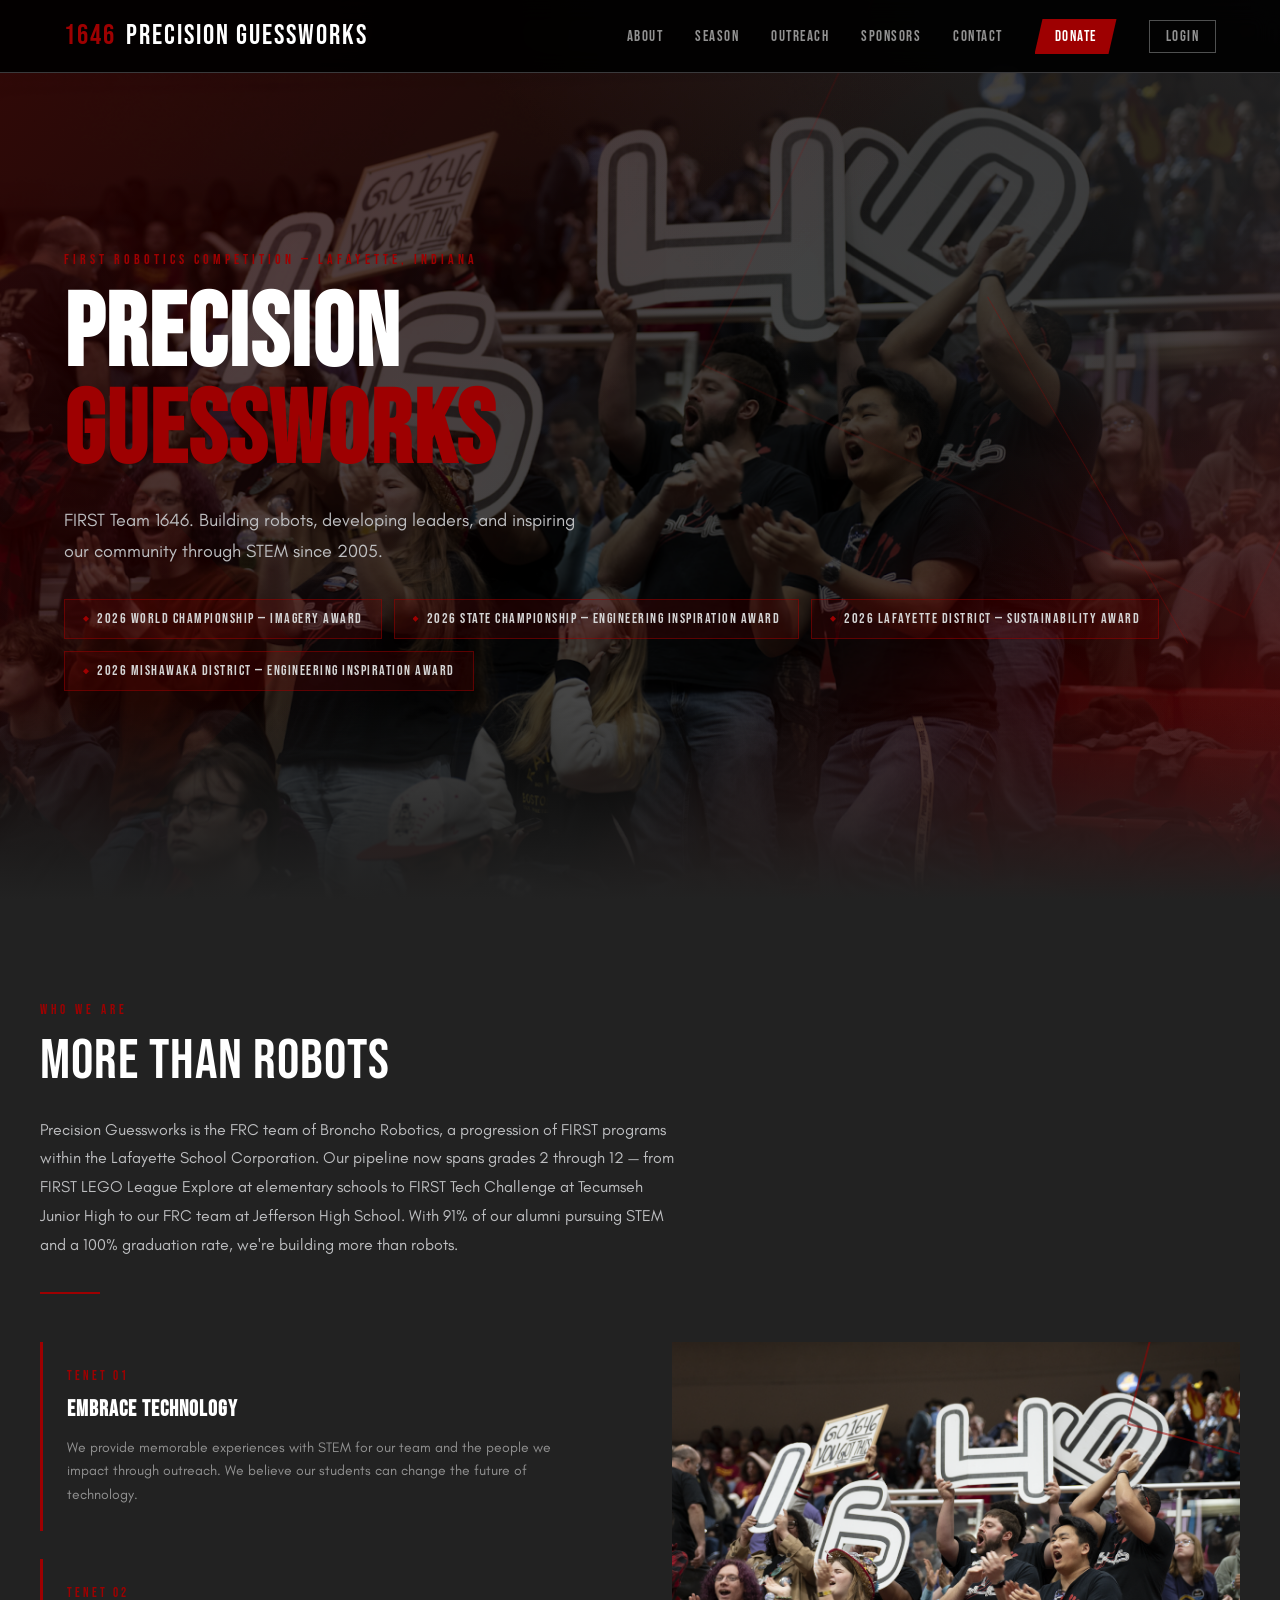
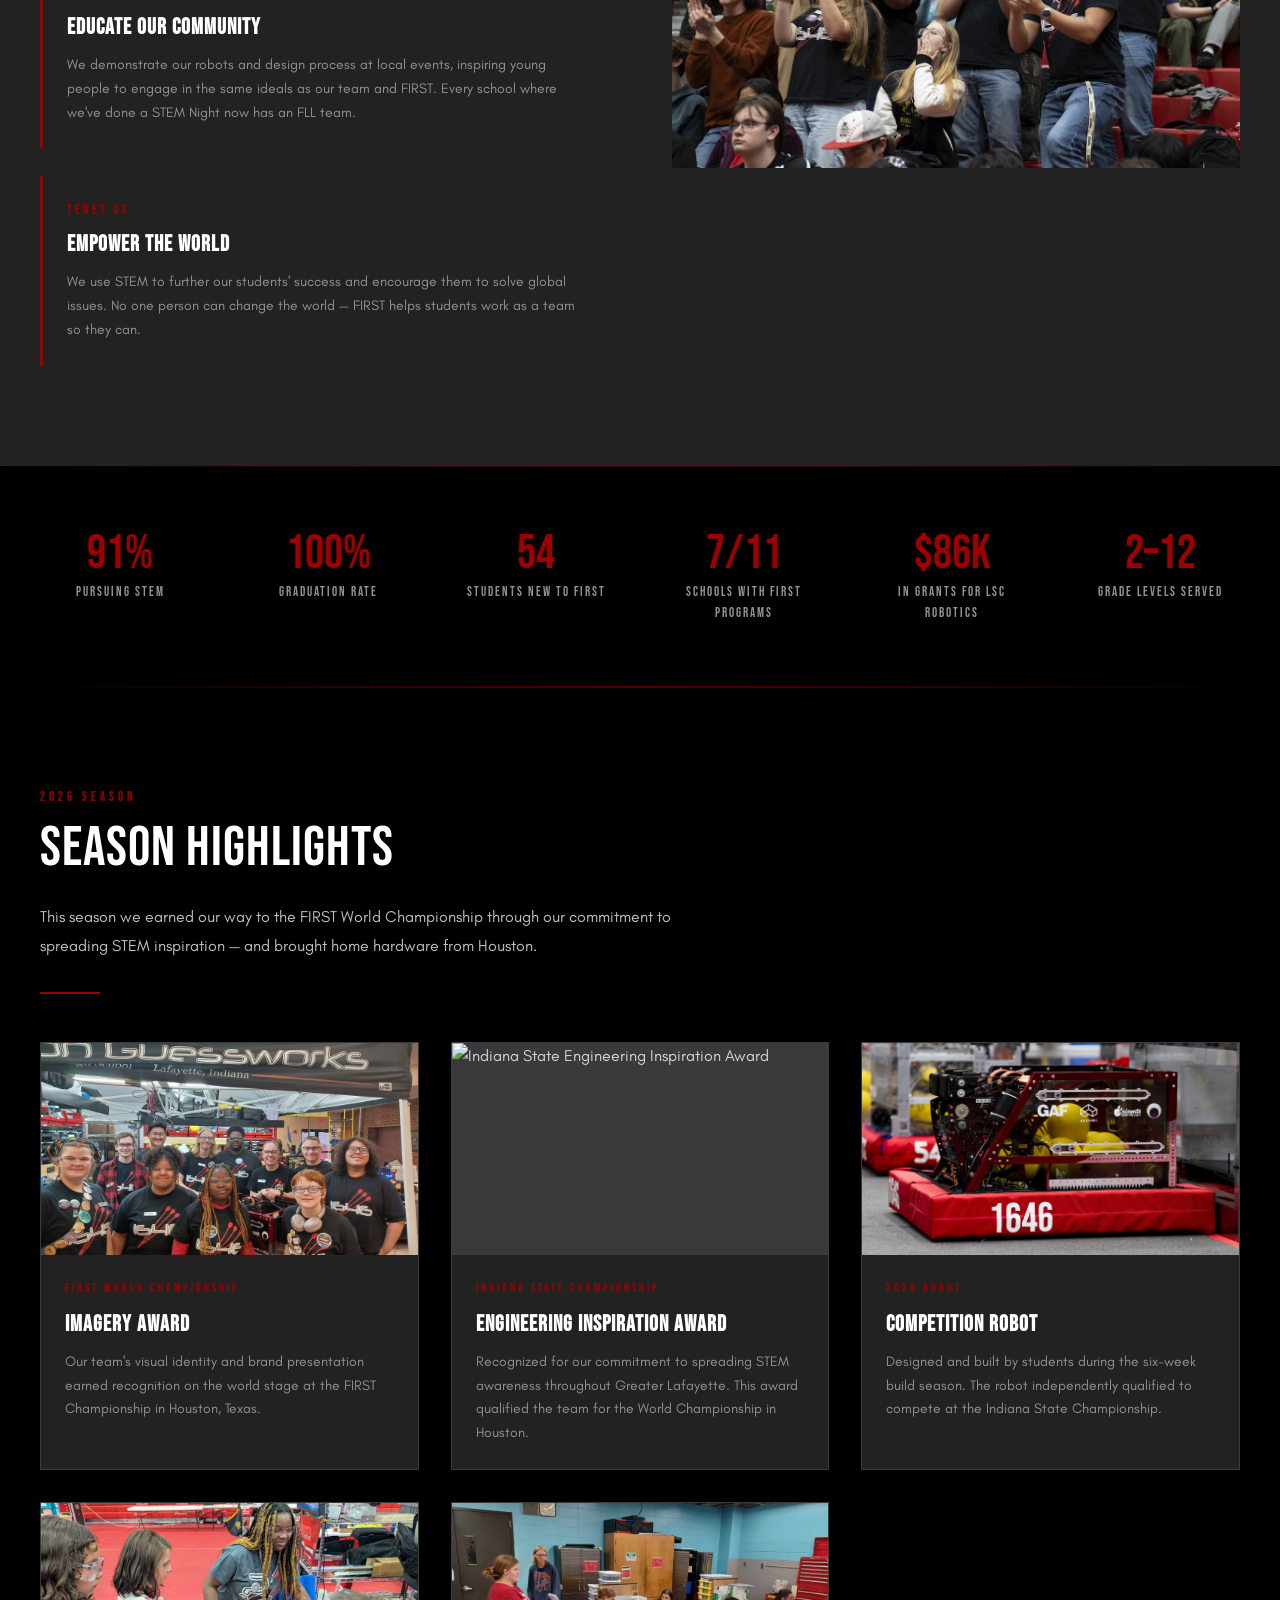
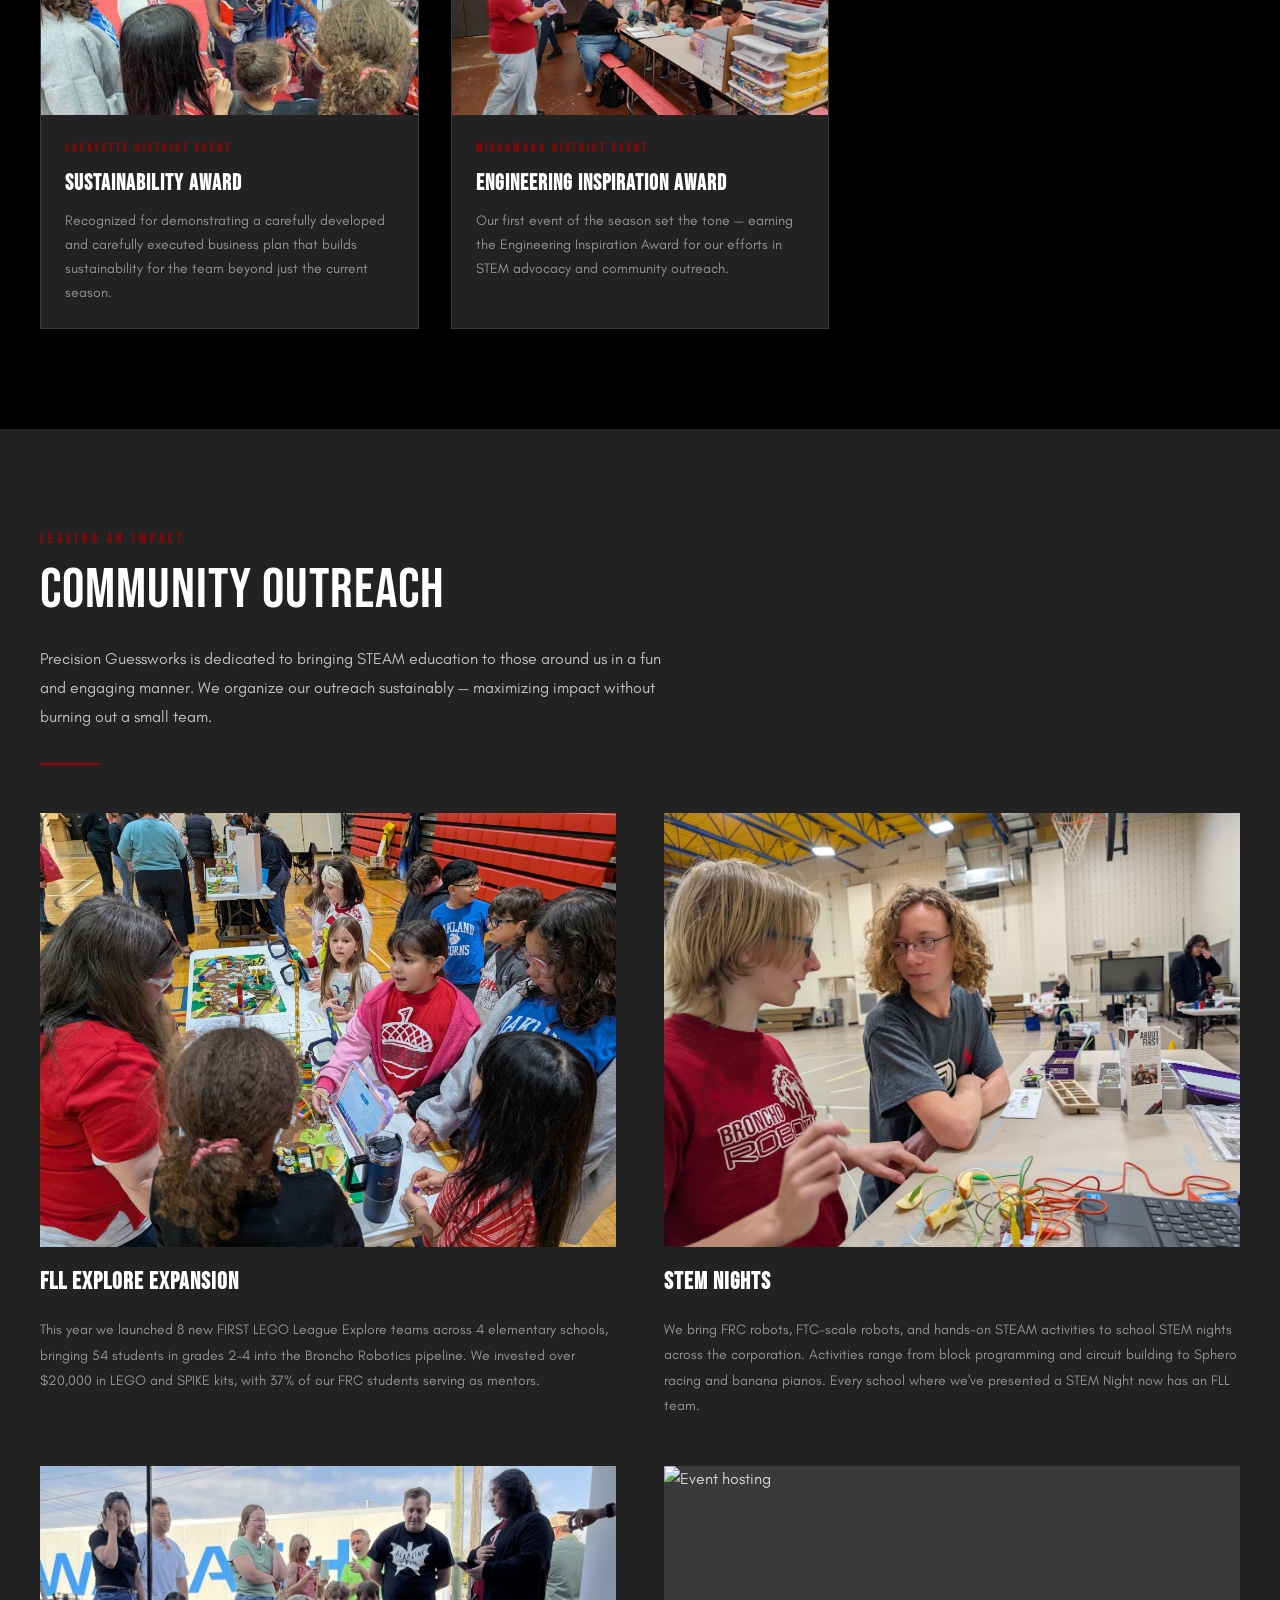
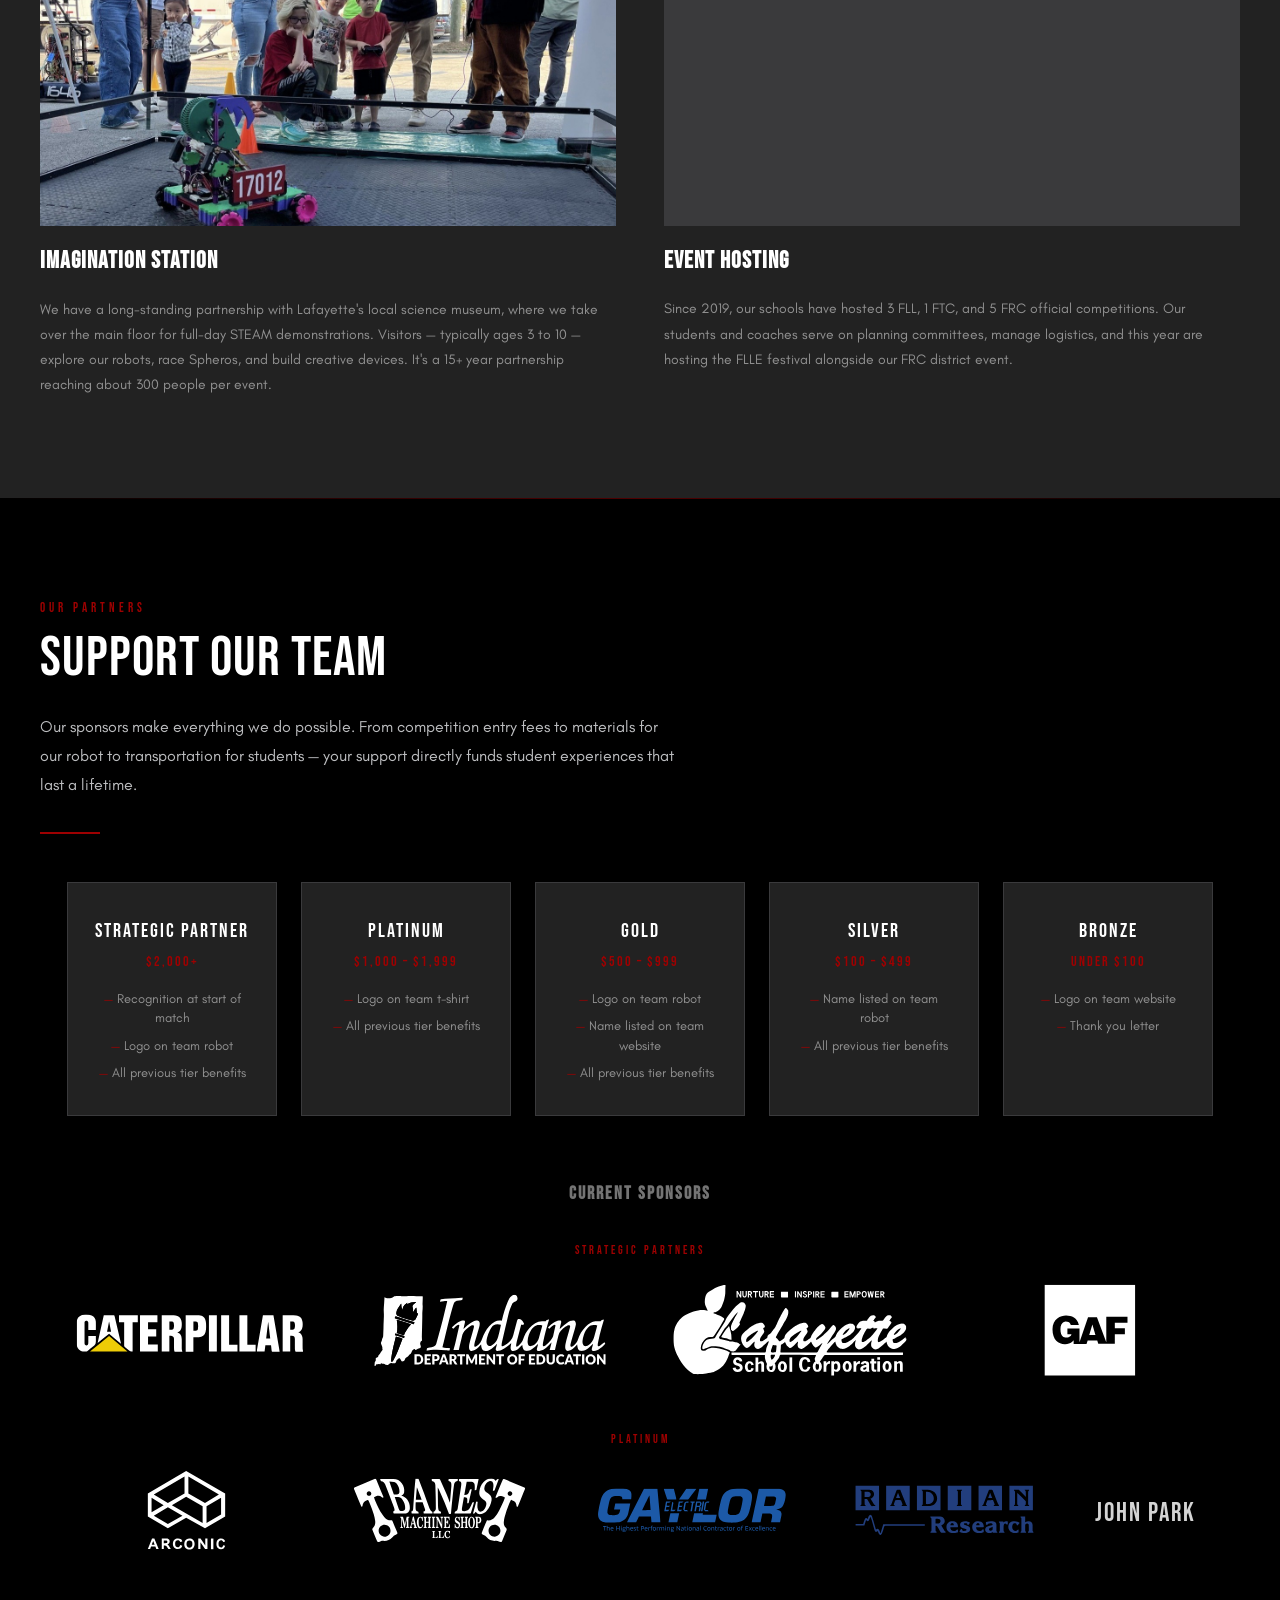
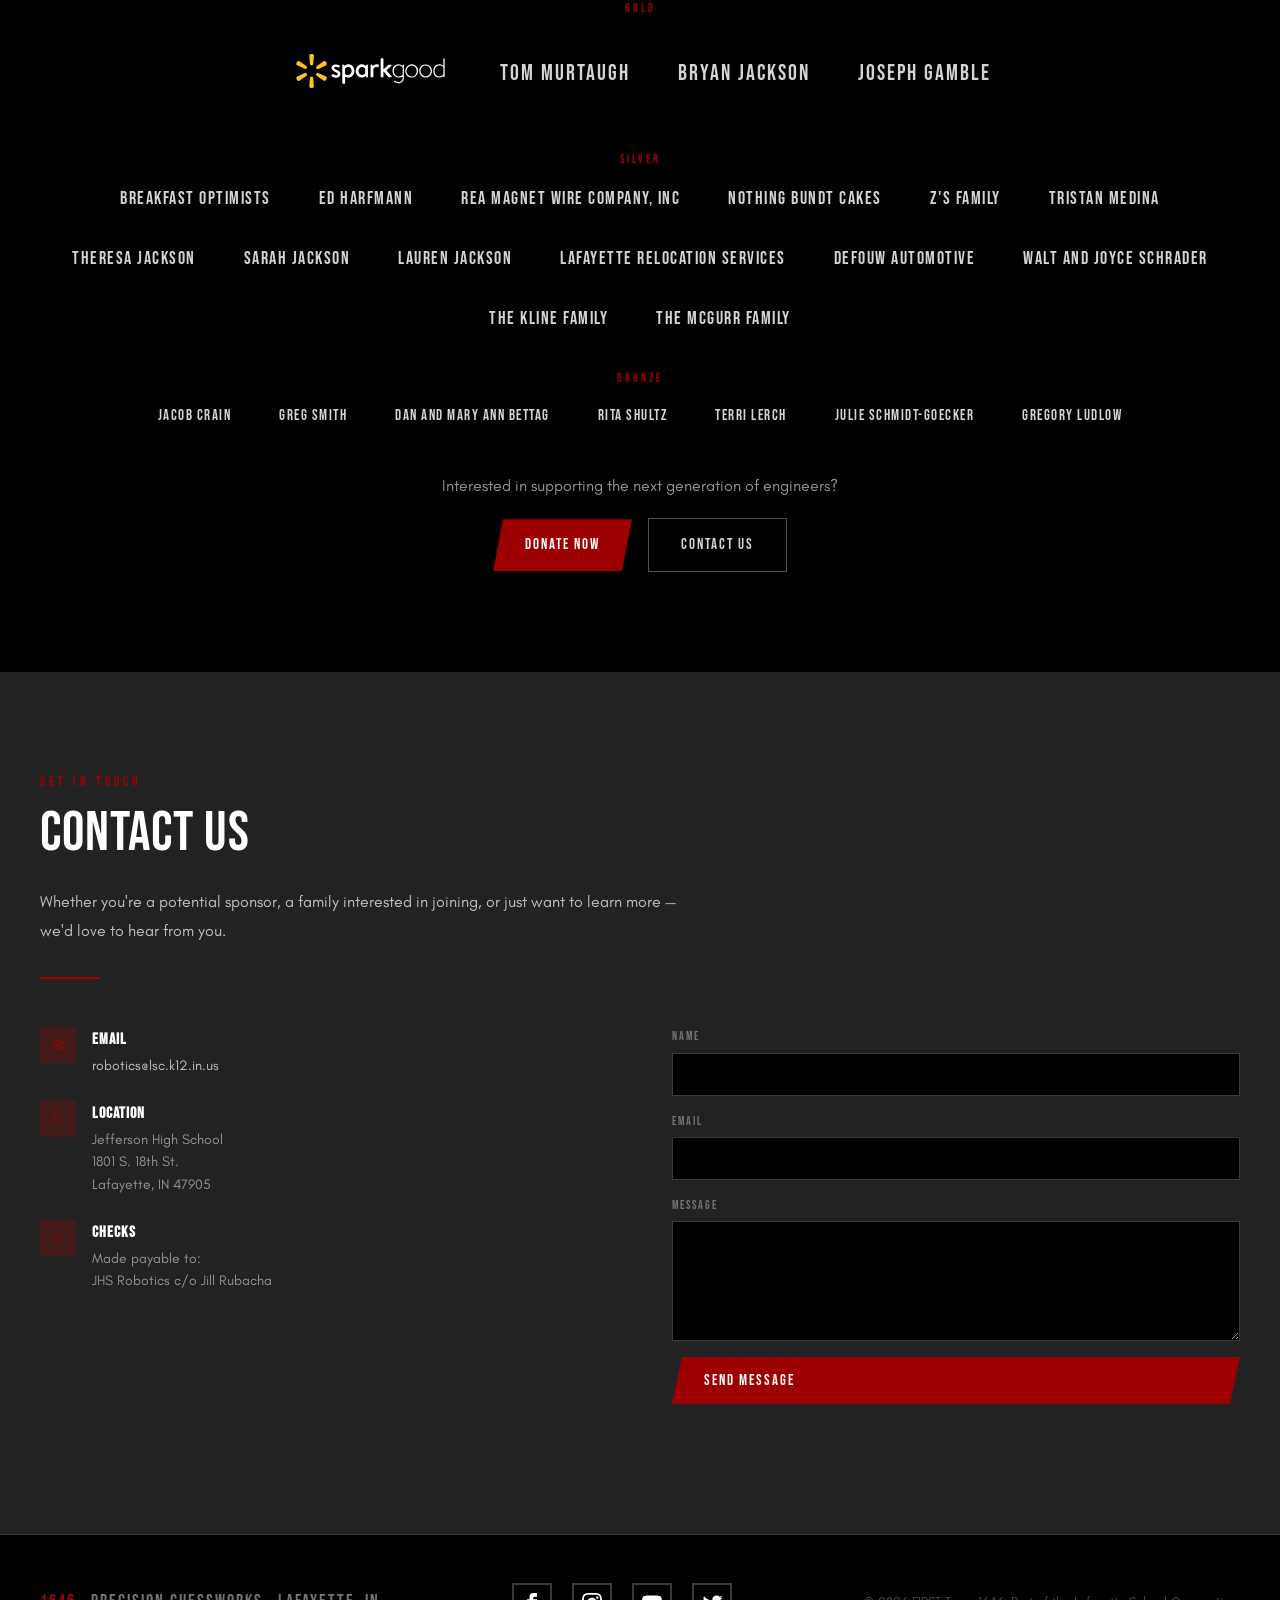
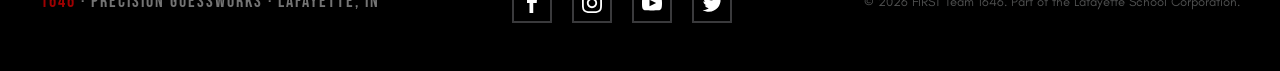
==== index.html @ 7af3c70b "Activate contact form with Formspree form ID" ====
<!DOCTYPE html>
<html lang="en">
  <head>
    <meta charset="UTF-8">
    <meta name="viewport" content="width=device-width, initial-scale=1.0">
    <title>Precision Guessworks — FIRST Team 1646</title>
    <link rel="icon" type="image/png" href="images/favicon/favicon-96x96.png"
      sizes="96x96" />
    <link rel="icon" type="image/svg+xml" href="images/favicon/favicon.svg" />
    <link rel="shortcut icon" href="images/favicon/favicon.ico" />
    <link rel="apple-touch-icon" sizes="180x180"
      href="images/favicon/apple-touch-icon.png" />
    <link rel="manifest" href="images/favicon/site.webmanifest" />
    <meta name="description"
      content="FIRST Team 1646, Precision Guessworks, is a FIRST Robotics Competition team from Lafayette, Indiana. State Championship EI Award winners and World Championship competitors.">
    <link rel="preconnect" href="https://fonts.googleapis.com">
    <link rel="preconnect" href="https://fonts.gstatic.com" crossorigin>
    <link
      href="https://fonts.googleapis.com/css2?family=Bebas+Neue&display=swap"
      rel="stylesheet">
    <link rel="stylesheet" href="index.css">
  </head>
  <body>

    <!-- ====== NAV ====== -->
    <nav class="nav">
      <div class="nav-inner">
        <a href="#" class="nav-logo">
          <span class="num">1646</span> PRECISION GUESSWORKS
        </a>
        <button class="hamburger"
          onclick="document.querySelector('.nav-links').classList.toggle('open')"
          aria-label="Menu">
          <span></span><span></span><span></span>
        </button>
        <ul class="nav-links">
          <li><a href="#about">About</a></li>
          <li><a href="#season">Season</a></li>
          <li><a href="#outreach">Outreach</a></li>
          <li><a href="#sponsors">Sponsors</a></li>
          <li><a href="#contact">Contact</a></li>
          <li><a
              href="https://checkout.square.site/merchant/MLM3GZTVV1CB7/checkout/X7NILXOKUZPVS5HCDIINUBYX"
              class="nav-cta" target="_blank" rel="noopener">Donate</a></li>
          <li><a href="#" class="nav-login">Login</a></li>
        </ul>
      </div>
    </nav>

    <!-- ====== HERO ====== -->
    <section class="hero">
      <div class="hero-image">
        <img src="images/team_photo.png" alt="Precision Guessworks Team 1646"
          style="width:100%;height:100%;object-fit:cover;opacity:0.28;">
      </div>
      <div class="hero-geo hero-geo-1"></div>
      <div class="hero-geo hero-geo-2"></div>
      <div class="hero-geo hero-geo-3"></div>
      <div class="hero-content">
        <div class="hero-tag">FIRST Robotics Competition &mdash; Lafayette,
          Indiana</div>
        <h1>PRECISION<br><span class="accent">GUESSWORKS</span></h1>
        <p class="hero-sub">
          FIRST Team 1646. Building robots, developing leaders, and inspiring
          our community through STEM since 2005.
        </p>
        <div class="hero-awards">
          <span class="award-badge"><span class="dot"></span>2026 World
            Championship — Imagery Award</span>
          <span class="award-badge"><span class="dot"></span>2026 State
            Championship — Engineering Inspiration Award</span>
          <span class="award-badge"><span class="dot"></span>2026 Lafayette
            District — Sustainability Award</span>
          <span class="award-badge"><span class="dot"></span>2026 Mishawaka
            District — Engineering Inspiration Award</span>
        </div>
      </div>
    </section>

    <!-- ====== ABOUT ====== -->
    <section id="about">
      <div class="section-inner">
        <div class="section-label">Who We Are</div>
        <div class="section-title">More Than Robots</div>
        <div class="section-body">
          Precision Guessworks is the FRC team of Broncho Robotics, a
          progression of FIRST programs within the Lafayette School Corporation.
          Our pipeline now spans grades 2 through 12 — from FIRST LEGO League
          Explore at elementary schools to FIRST Tech Challenge at Tecumseh
          Junior High to our FRC team at Jefferson High School. With 91% of our
          alumni pursuing STEM and a 100% graduation rate, we're building more
          than robots.
        </div>
        <div class="red-line"></div>
        <div class="about-grid">
          <div class="tenets">
            <div class="tenet">
              <div class="tenet-num">Tenet 01</div>
              <h3>Embrace Technology</h3>
              <p>We provide memorable experiences with STEM for our team and the
                people we impact through outreach. We believe our students can
                change the future of technology.</p>
            </div>
            <div class="tenet">
              <div class="tenet-num">Tenet 02</div>
              <h3>Educate Our Community</h3>
              <p>We demonstrate our robots and design process at local events,
                inspiring young people to engage in the same ideals as our team
                and FIRST. Every school where we've done a STEM Night now has an
                FLL team.</p>
            </div>
            <div class="tenet">
              <div class="tenet-num">Tenet 03</div>
              <h3>Empower the World</h3>
              <p>We use STEM to further our students' success and encourage them
                to solve global issues. No one person can change the world —
                FIRST helps students work as a team so they can.</p>
            </div>
          </div>
          <div>
            <div class="about-photo">
              <img src="images/team_photo.png" alt="Team 1646"
                style="width:100%;height:100%;object-fit:cover;">
            </div>
          </div>
        </div>
      </div>
    </section>

    <!-- ====== IMPACT STATS ====== -->
    <div class="stats-strip">
      <div class="stats-grid">
        <div class="stat">
          <div class="stat-number">91%</div>
          <div class="stat-label">Pursuing STEM</div>
        </div>
        <div class="stat">
          <div class="stat-number">100%</div>
          <div class="stat-label">Graduation Rate</div>
        </div>
        <div class="stat">
          <div class="stat-number">54</div>
          <div class="stat-label">Students New to FIRST</div>
        </div>
        <div class="stat">
          <div class="stat-number">7/11</div>
          <div class="stat-label">Schools with FIRST Programs</div>
        </div>
        <div class="stat">
          <div class="stat-number">$86K</div>
          <div class="stat-label">In Grants for LSC Robotics</div>
        </div>
        <div class="stat">
          <div class="stat-number">2–12</div>
          <div class="stat-label">Grade Levels Served</div>
        </div>
      </div>
    </div>

    <!-- ====== SEASON ====== -->
    <section id="season">
      <div class="section-inner">
        <div class="section-label">2026 Season</div>
        <div class="section-title">Season Highlights</div>
        <div class="section-body">
          This season we earned our way to the FIRST World Championship through
          our commitment to spreading STEM inspiration — and brought home
          hardware from Houston.
        </div>
        <div class="red-line"></div>
        <div class="highlights-grid">
          <div class="highlight-card">
            <div class="highlight-card-image">
              <img src="images/imagery_image.jpg"
                alt="World Championship Imagery Award"
                style="width:100%;height:100%;object-fit:cover;">
            </div>
            <div class="highlight-card-body">
              <div class="highlight-year">FIRST World Championship</div>
              <h3>Imagery Award</h3>
              <p>Our team's visual identity and brand presentation earned
                recognition on the world stage at the FIRST Championship in
                Houston, Texas.</p>
            </div>
          </div>
          <div class="highlight-card">
            <div class="highlight-card-image">
              <img src="images/ei_image.jpg"
                alt="Indiana State Engineering Inspiration Award"
                style="width:100%;height:100%;object-fit:cover;">
            </div>
            <div class="highlight-card-body">
              <div class="highlight-year">Indiana State Championship</div>
              <h3>Engineering Inspiration Award</h3>
              <p>Recognized for our commitment to spreading STEM awareness
                throughout Greater Lafayette. This award qualified the team for
                the World Championship in Houston.</p>
            </div>
          </div>
          <div class="highlight-card">
            <div class="highlight-card-image">
              <img src="images/robot_image.jpeg" alt="2026 Competition Robot"
                style="width:100%;height:100%;object-fit:cover;">
            </div>
            <div class="highlight-card-body">
              <div class="highlight-year">2026 Robot</div>
              <h3>Competition Robot</h3>
              <p>Designed and built by students during the six-week build
                season. The robot independently qualified to compete at the
                Indiana State Championship.</p>
            </div>
          </div>
          <div class="highlight-card">
            <div class="highlight-card-image">
              <img src="images/sustainability_image.jpg"
                alt="Lafayette District Sustainability Award"
                style="width:100%;height:100%;object-fit:cover;">
            </div>
            <div class="highlight-card-body">
              <div class="highlight-year">Lafayette District Event</div>
              <h3>Sustainability Award</h3>
              <p>Recognized for demonstrating a carefully developed and
                carefully executed business plan that builds sustainability for
                the team beyond just the current season.</p>
            </div>
          </div>
          <div class="highlight-card">
            <div class="highlight-card-image">
              <img src="images/ei_image_2.jpg"
                alt="Mishawaka District Engineering Inspiration Award"
                style="width:100%;height:100%;object-fit:cover;">
            </div>
            <div class="highlight-card-body">
              <div class="highlight-year">Mishawaka District Event</div>
              <h3>Engineering Inspiration Award</h3>
              <p>Our first event of the season set the tone — earning the
                Engineering Inspiration Award for our efforts in STEM advocacy
                and community outreach.</p>
            </div>
          </div>
        </div>
      </div>
    </section>

    <!-- ====== OUTREACH ====== -->
    <section id="outreach">
      <div class="section-inner">
        <div class="section-label">Leaving an Impact</div>
        <div class="section-title">Community Outreach</div>
        <div class="section-body">
          Precision Guessworks is dedicated to bringing STEAM education to those
          around us in a fun and engaging manner. We organize our outreach
          sustainably — maximizing impact without burning out a small team.
        </div>
        <div class="red-line"></div>
        <div class="outreach-grid">
          <div class="outreach-item">
            <div class="outreach-item-image">
              <img src="images/FLL_Explore_image.jpg" alt="FLL Explore teams"
                style="width:100%;height:100%;object-fit:cover;">
            </div>
            <h3>FLL Explore Expansion</h3>
            <p>This year we launched 8 new FIRST LEGO League Explore teams
              across 4 elementary schools, bringing 54 students in grades 2–4
              into the Broncho Robotics pipeline. We invested over $20,000 in
              LEGO and SPIKE kits, with 37% of our FRC students serving as
              mentors.</p>
          </div>
          <div class="outreach-item">
            <div class="outreach-item-image">
              <img src="images/stem_nights_image.jpg" alt="STEM Nights"
                style="width:100%;height:100%;object-fit:cover;">
            </div>
            <h3>STEM Nights</h3>
            <p>We bring FRC robots, FTC-scale robots, and hands-on STEAM
              activities to school STEM nights across the corporation.
              Activities range from block programming and circuit building to
              Sphero racing and banana pianos. Every school where we've
              presented a STEM Night now has an FLL team.</p>
          </div>
          <div class="outreach-item">
            <div class="outreach-item-image">
              <img src="images/imagination_station_imagev2.jpg"
                alt="Imagination Station"
                style="width:100%;height:100%;object-fit:cover;">
            </div>
            <h3>Imagination Station</h3>
            <p>We have a long-standing partnership with Lafayette's local
              science museum, where we take over the main floor for full-day
              STEAM demonstrations. Visitors — typically ages 3 to 10 — explore
              our robots, race Spheros, and build creative devices. It's a 15+
              year partnership reaching about 300 people per event.</p>
          </div>
          <div class="outreach-item">
            <div class="outreach-item-image">
              <img src="images/hosting_image.png" alt="Event hosting"
                style="width:100%;height:100%;object-fit:cover;">
            </div>
            <h3>Event Hosting</h3>
            <p>Since 2019, our schools have hosted 3 FLL, 1 FTC, and 5 FRC
              official competitions. Our students and coaches serve on planning
              committees, manage logistics, and this year are hosting the FLLE
              festival alongside our FRC district event.</p>
          </div>
        </div>
      </div>
    </section>

    <!-- ====== SPONSORS ====== -->
    <section id="sponsors">
      <div class="section-inner">
        <div class="section-label">Our Partners</div>
        <div class="section-title">Support Our Team</div>
        <div class="section-body">
          Our sponsors make everything we do possible. From competition entry
          fees to materials for our robot to transportation for students — your
          support directly funds student experiences that last a lifetime.
        </div>
        <div class="red-line"></div>
        <div class="sponsor-tiers">
          <div class="sponsor-tier">
            <div class="tier-name">Strategic Partner</div>
            <div class="tier-amount">$2,000+</div>
            <ul class="tier-benefits">
              <li>Recognition at start of match</li>
              <li>Logo on team robot</li>
              <li>All previous tier benefits</li>
            </ul>
          </div>
          <div class="sponsor-tier">
            <div class="tier-name">Platinum</div>
            <div class="tier-amount">$1,000 – $1,999</div>
            <ul class="tier-benefits">
              <li>Logo on team t-shirt</li>
              <li>All previous tier benefits</li>
            </ul>
          </div>
          <div class="sponsor-tier">
            <div class="tier-name">Gold</div>
            <div class="tier-amount">$500 – $999</div>
            <ul class="tier-benefits">
              <li>Logo on team robot</li>
              <li>Name listed on team website</li>
              <li>All previous tier benefits</li>
            </ul>
          </div>
          <div class="sponsor-tier">
            <div class="tier-name">Silver</div>
            <div class="tier-amount">$100 – $499</div>
            <ul class="tier-benefits">
              <li>Name listed on team robot</li>
              <li>All previous tier benefits</li>
            </ul>
          </div>
          <div class="sponsor-tier">
            <div class="tier-name">Bronze</div>
            <div class="tier-amount">Under $100</div>
            <ul class="tier-benefits">
              <li>Logo on team website</li>
              <li>Thank you letter</li>
            </ul>
          </div>
        </div>

        <div class="sponsor-logos">
          <h3>Current Sponsors</h3>

          <!-- Drop SVGs or transparent PNGs into images/sponsors/<tier>/ then add an <img> below. -->

          <div class="logo-tier">
            <div class="logo-tier-label">Strategic Partners</div>
            <div class="logo-grid logo-grid--strategic">
              <img src="images/sponsors/strategic/Cat (Strategic).svg"
                alt="Caterpillar">
              <img src="images/sponsors/strategic/IDOE (Strategic).svg"
                alt="Indiana Department of Education">
              <img src="images/sponsors/strategic/LSC (Strategic).svg"
                alt="Lafayette School Corporation">
              <img src="images/sponsors/strategic/GAF (Strategic).svg"
                alt="GAF">
            </div>
          </div>

          <div class="logo-tier">
            <div class="logo-tier-label">Platinum</div>
            <div class="logo-grid logo-grid--platinum">
              <img src="images/sponsors/platinum/Arconic (Platinum).svg"
                alt="Arconic">
              <img src="images/sponsors/platinum/Bane's (Platinum).svg"
                alt="Bane's">
              <img src="images/sponsors/platinum/Gaylor (Platnium).svg"
                alt="Gaylor">
              <img src="images/sponsors/platinum/Radian (Platinum).svg"
                alt="Radian">
              <div class="text-sponsor">John Park</div>
            </div>
          </div>

          <div class="logo-tier">
            <div class="logo-tier-label">Gold</div>
            <div class="logo-grid logo-grid--gold">
              <img src="images/sponsors/gold/SparkGood (Gold).svg"
                alt="SparkGood">
              <div class="text-sponsor">Tom Murtaugh</div>
              <div class="text-sponsor">Bryan Jackson</div>
              <div class="text-sponsor">Joseph Gamble</div>
            </div>
          </div>

          <div class="logo-tier">
            <div class="logo-tier-label">Silver</div>
            <div class="logo-grid logo-grid--silver">
              <div class="text-sponsor">Breakfast Optimists</div>
              <div class="text-sponsor">Ed Harfmann</div>
              <div class="text-sponsor">Rea Magnet Wire Company, Inc</div>
              <div class="text-sponsor">Nothing Bundt Cakes</div>
              <div class="text-sponsor">Z's Family</div>
              <div class="text-sponsor">Tristan Medina</div>
              <div class="text-sponsor">Theresa Jackson</div>
              <div class="text-sponsor">Sarah Jackson</div>
              <div class="text-sponsor">Lauren Jackson</div>
              <div class="text-sponsor">Lafayette Relocation Services</div>
              <div class="text-sponsor">DeFouw Automotive</div>
              <div class="text-sponsor">Walt and Joyce Schrader</div>
              <div class="text-sponsor">The Kline Family</div>
              <div class="text-sponsor">The McGurr Family</div>
            </div>
          </div>

          <div class="logo-tier">
            <div class="logo-tier-label">Bronze</div>
            <div class="logo-grid logo-grid--bronze">
              <div class="text-sponsor">Jacob Crain</div>
              <div class="text-sponsor">Greg Smith</div>
              <div class="text-sponsor">Dan and Mary Ann Bettag</div>
              <div class="text-sponsor">Rita Shultz</div>
              <div class="text-sponsor">Terri Lerch</div>
              <div class="text-sponsor">Julie Schmidt-Goecker</div>
              <div class="text-sponsor">Gregory Ludlow</div>
            </div>
          </div>
        </div>

        <div class="sponsor-cta">
          <p>Interested in supporting the next generation of engineers?</p>
          <a
            href="https://checkout.square.site/merchant/MLM3GZTVV1CB7/checkout/X7NILXOKUZPVS5HCDIINUBYX"
            class="btn btn-primary" target="_blank" rel="noopener">Donate
            Now</a>
          &nbsp;&nbsp;
          <a href="#contact" class="btn btn-outline">Contact Us</a>
        </div>
      </div>
    </section>

    <!-- ====== CONTACT ====== -->
    <section id="contact">
      <div class="section-inner">
        <div class="section-label">Get In Touch</div>
        <div class="section-title">Contact Us</div>
        <div class="section-body">
          Whether you're a potential sponsor, a family interested in joining, or
          just want to learn more — we'd love to hear from you.
        </div>
        <div class="red-line"></div>
        <div class="contact-grid">
          <div class="contact-info">
            <div class="contact-row">
              <div class="contact-icon">&#9993;</div>
              <div>
                <h4>Email</h4>
                <p><a
                    href="mailto:robotics@lsc.k12.in.us">robotics@lsc.k12.in.us</a></p>
              </div>
            </div>
            <div class="contact-row">
              <div class="contact-icon">&#9872;</div>
              <div>
                <h4>Location</h4>
                <p>Jefferson High School<br>1801 S. 18th St.<br>Lafayette, IN
                  47905</p>
              </div>
            </div>
            <div class="contact-row">
              <div class="contact-icon">&#9734;</div>
              <div>
                <h4>Checks</h4>
                <p>Made payable to:<br>JHS Robotics c/o Jill Rubacha</p>
              </div>
            </div>
          </div>
          <!-- Submissions are delivered via Formspree (form ID xlgkdpqv).
               Manage the destination inbox at https://formspree.io. -->
          <form class="contact-form" id="contact-form"
            action="https://formspree.io/f/xlgkdpqv" method="POST">
            <div class="form-group">
              <label for="name">Name</label>
              <input type="text" id="name" name="name" required>
            </div>
            <div class="form-group">
              <label for="email">Email</label>
              <input type="email" id="email" name="email" required>
            </div>
            <div class="form-group">
              <label for="message">Message</label>
              <textarea id="message" name="message" required></textarea>
            </div>
            <!-- Sets the email subject line in your inbox -->
            <input type="hidden" name="_subject"
              value="New message from the Team 1646 website">
            <button type="submit" class="btn btn-primary">Send Message</button>
            <p class="form-status" id="form-status" role="status"
              aria-live="polite"></p>
          </form>
        </div>
      </div>
    </section>

    <!-- ====== FOOTER ====== -->
    <footer class="footer">
      <div class="footer-inner">
        <div class="footer-brand">
          <span class="red">1646</span> &middot; Precision Guessworks &middot;
          Lafayette, IN
        </div>
        <ul class="footer-social">
          <li><a href="https://www.facebook.com/FRC1646" target="_blank"
              rel="noopener" aria-label="Facebook" title="Facebook">
              <img src="images/social/iconmonstr-facebook-2.svg"
                alt="Facebook">
            </a></li>
          <li><a href="https://www.instagram.com/frc1646/" target="_blank"
              rel="noopener" aria-label="Instagram"
              title="Instagram">
              <img src="images/social/iconmonstr-instagram-12.svg"
                alt="Instagram">
            </a></li>
          <li><a href="https://www.youtube.com/user/FirstPG1646/videos"
              target="_blank" rel="noopener" aria-label="YouTube"
              title="YouTube">
              <img src="images/social/iconmonstr-youtube-7.svg" alt="YouTube">
            </a></li>
          <li><a href="https://twitter.com/BronchoRobotics" target="_blank"
              rel="noopener" aria-label="X" title="X">
              <img src="images/social/iconmonstr-twitter-2.svg" alt="X">
            </a></li>
        </ul>
        <div class="footer-info">
          &copy; 2026 FIRST Team 1646. Part of the Lafayette School Corporation.
        </div>
      </div>
    </footer>

    <!-- ====== CONTACT FORM SUBMISSION ====== -->
    <script>
      (function () {
        var form = document.getElementById('contact-form');
        if (!form) return;
        var status = document.getElementById('form-status');
        var button = form.querySelector('button[type="submit"]');

        form.addEventListener('submit', function (event) {
          event.preventDefault();

          // Guard against the unconfigured placeholder endpoint.
          if (form.action.indexOf('YOUR_FORM_ID') !== -1) {
            setStatus('This form isn’t set up yet. Please email us '
              + 'directly for now.', 'error');
            return;
          }

          setStatus('Sending…', '');
          button.disabled = true;

          fetch(form.action, {
            method: 'POST',
            body: new FormData(form),
            headers: { Accept: 'application/json' }
          }).then(function (response) {
            if (response.ok) {
              form.reset();
              setStatus('Thanks! Your message has been sent.', 'success');
            } else {
              response.json().then(function (data) {
                var msg = data && data.errors
                  ? data.errors.map(function (e) { return e.message; }).join(', ')
                  : 'Oops! There was a problem sending your message.';
                setStatus(msg, 'error');
              }).catch(function () {
                setStatus('Oops! There was a problem sending your message.',
                  'error');
              });
            }
          }).catch(function () {
            setStatus('Network error. Please try again later.', 'error');
          }).finally(function () {
            button.disabled = false;
          });
        });

        function setStatus(text, type) {
          status.textContent = text;
          status.className = 'form-status' + (type ? ' ' + type : '');
        }
      })();
    </script>

  </body>
</html>
---- index.css ----
/* ============================================================
     CSS CUSTOM PROPERTIES — 1646 Brand Palette
     ============================================================ */
  :root {
    --red: #9e0001;
    --red-75: rgba(158, 0, 1, 0.75);
    --red-50: rgba(158, 0, 1, 0.50);
    --red-25: rgba(158, 0, 1, 0.25);
    --black: #000000;
    --gray-900: #222222;
    --gray-800: #3a3a3c;
    --gray-700: #4f5050;
    --gray-500: #747474;
    --gray-400: #929292;
    --gray-300: #bdbec0;
    --gray-200: #d4d4d4;
    --white: #ffffff;

    --font-heading: 'Bebas Neue', 'Impact', sans-serif;
    /* Glacial Indifference fallback chain */
    --font-body: 'Glacial Indifference', 'Segoe UI', 'Helvetica Neue', Arial, sans-serif;

    --max-width: 1200px;
    --section-pad: 100px;
  }

  /* Glacial Indifference — self-hosted would be ideal, using system fallback for now */
  @font-face {
    font-family: 'Glacial Indifference';
    src: url('fonts/GlacialIndifference-Regular.otf') format('opentype');
    font-weight: 400;
    font-style: normal;
    font-display: swap;
  }
  @font-face {
    font-family: 'Glacial Indifference';
    src: url('fonts/GlacialIndifference-Bold.otf') format('opentype');
    font-weight: 700;
    font-style: normal;
    font-display: swap;
  }

  /* ============================================================
     RESET & BASE
     ============================================================ */
  *, *::before, *::after { margin: 0; padding: 0; box-sizing: border-box; }
  html { scroll-behavior: smooth; scroll-padding-top: 80px; }
  body {
    font-family: var(--font-body);
    background: var(--gray-900);
    color: var(--gray-200);
    line-height: 1.6;
    overflow-x: hidden;
  }
  img { max-width: 100%; display: block; }
  a { color: inherit; text-decoration: none; }

  /* ============================================================
     NAVIGATION
     ============================================================ */
  .nav {
    position: fixed;
    top: 0; left: 0; right: 0;
    z-index: 1000;
    background: rgba(0, 0, 0, 0.92);
    backdrop-filter: blur(12px);
    -webkit-backdrop-filter: blur(12px);
    border-bottom: 1px solid var(--gray-800);
  }
  .nav-inner {
    max-width: var(--max-width);
    margin: 0 auto;
    padding: 0 24px;
    height: 72px;
    display: flex;
    align-items: center;
    justify-content: space-between;
  }
  .nav-logo {
    font-family: var(--font-heading);
    font-size: 28px;
    color: var(--white);
    letter-spacing: 2px;
    display: flex;
    align-items: center;
    gap: 10px;
  }
  .nav-logo .num { color: var(--red); }
  .nav-links {
    display: flex;
    align-items: center;
    gap: 32px;
    list-style: none;
  }
  .nav-links a {
    font-family: var(--font-heading);
    font-size: 15px;
    letter-spacing: 1.5px;
    color: var(--gray-400);
    transition: color 0.25s;
    text-transform: uppercase;
  }
  .nav-links a:hover { color: var(--white); }
  .nav-cta {
    background: var(--red);
    color: var(--white) !important;
    padding: 8px 20px;
    clip-path: polygon(8px 0, 100% 0, calc(100% - 8px) 100%, 0 100%);
    transition: background 0.25s;
  }
  .nav-cta:hover { background: var(--red-75); }
  .nav-login {
    border: 1px solid var(--gray-700);
    padding: 6px 16px;
    transition: border-color 0.25s, color 0.25s;
  }
  .nav-login:hover { border-color: var(--gray-400); color: var(--white); }

  /* Mobile hamburger */
  .hamburger {
    display: none;
    flex-direction: column;
    gap: 5px;
    background: none;
    border: none;
    cursor: pointer;
    padding: 4px;
  }
  .hamburger span {
    display: block;
    width: 24px;
    height: 2px;
    background: var(--gray-300);
    transition: transform 0.3s, opacity 0.3s;
  }

  /* ============================================================
     HERO
     ============================================================ */
  .hero {
    position: relative;
    min-height: 100vh;
    display: flex;
    align-items: center;
    overflow: hidden;
    background: var(--black);
  }
  /* Geometric layered background */
  .hero::before {
    content: '';
    position: absolute;
    inset: 0;
    background:
      linear-gradient(135deg, var(--red-25) 0%, transparent 50%),
      linear-gradient(225deg, rgba(58,58,60,0.6) 0%, transparent 40%),
      linear-gradient(315deg, var(--red-50) 0%, transparent 35%);
    z-index: 1;
  }
  .hero::after {
    content: '';
    position: absolute;
    bottom: 0; left: 0; right: 0;
    height: 200px;
    background: linear-gradient(to top, var(--gray-900), transparent);
    z-index: 2;
  }
  /* Decorative geometric shapes */
  .hero-geo {
    position: absolute;
    z-index: 1;
    opacity: 0.12;
  }
  .hero-geo-1 {
    top: -80px; right: -120px;
    width: 600px; height: 600px;
    border: 2px solid var(--red);
    transform: rotate(25deg);
  }
  .hero-geo-2 {
    bottom: 100px; left: -60px;
    width: 300px; height: 300px;
    background: var(--red);
    transform: rotate(45deg);
    opacity: 0.06;
  }
  .hero-geo-3 {
    top: 30%; right: 15%;
    width: 1px; height: 400px;
    background: var(--red);
    transform: rotate(-30deg);
    opacity: 0.3;
  }
  /* Photo placeholder */
  .hero-image {
    position: absolute;
    inset: 0;
    z-index: 0;
  }
  .hero-image-placeholder {
    width: 100%;
    height: 100%;
    background: var(--gray-900);
    display: flex;
    align-items: center;
    justify-content: center;
    font-family: var(--font-body);
    color: var(--gray-700);
    font-size: 14px;
    letter-spacing: 1px;
    text-transform: uppercase;
  }
  .hero-content {
    position: relative;
    z-index: 3;
    max-width: var(--max-width);
    margin: 0 auto;
    padding: 120px 24px 80px;
  }
  .hero-tag {
    font-family: var(--font-heading);
    font-size: 14px;
    letter-spacing: 4px;
    color: var(--red);
    text-transform: uppercase;
    margin-bottom: 16px;
  }
  .hero h1 {
    font-family: var(--font-heading);
    font-size: clamp(56px, 8vw, 110px);
    line-height: 0.95;
    color: var(--white);
    letter-spacing: 2px;
    margin-bottom: 24px;
  }
  .hero h1 .accent { color: var(--red); }
  .hero-sub {
    font-size: 18px;
    color: var(--gray-300);
    max-width: 520px;
    margin-bottom: 12px;
    line-height: 1.7;
  }
  .hero-awards {
    display: flex;
    flex-wrap: wrap;
    gap: 12px;
    margin-top: 32px;
  }
  .award-badge {
    display: inline-flex;
    align-items: center;
    gap: 8px;
    padding: 8px 18px;
    background: rgba(158, 0, 1, 0.15);
    border: 1px solid var(--red-50);
    font-family: var(--font-heading);
    font-size: 14px;
    letter-spacing: 1.5px;
    color: var(--gray-200);
    text-transform: uppercase;
  }
  .award-badge .dot {
    width: 6px; height: 6px;
    background: var(--red);
    clip-path: polygon(50% 0%, 100% 50%, 50% 100%, 0% 50%);
  }

  /* ============================================================
     SECTION SHARED
     ============================================================ */
  section { padding: var(--section-pad) 24px; }
  .section-inner {
    max-width: var(--max-width);
    margin: 0 auto;
  }
  .section-label {
    font-family: var(--font-heading);
    font-size: 13px;
    letter-spacing: 4px;
    color: var(--red);
    text-transform: uppercase;
    margin-bottom: 12px;
  }
  .section-title {
    font-family: var(--font-heading);
    font-size: clamp(36px, 5vw, 56px);
    color: var(--white);
    letter-spacing: 1px;
    line-height: 1.05;
    margin-bottom: 24px;
  }
  .section-body {
    font-size: 16px;
    color: var(--gray-300);
    max-width: 640px;
    line-height: 1.8;
  }
  /* Red divider line — brand element */
  .red-line {
    width: 60px;
    height: 2px;
    background: var(--red);
    margin: 32px 0;
  }

  /* ============================================================
     ABOUT
     ============================================================ */
  #about { background: var(--gray-900); }
  .about-grid {
    display: grid;
    grid-template-columns: 1fr 1fr;
    gap: 64px;
    align-items: start;
    margin-top: 48px;
  }
  .tenets {
    display: flex;
    flex-direction: column;
    gap: 28px;
  }
  .tenet {
    padding: 24px;
    background: rgba(34,34,34,0.6);
    border-left: 3px solid var(--red);
    transition: background 0.3s;
  }
  .tenet:hover { background: rgba(58,58,60,0.4); }
  .tenet-num {
    font-family: var(--font-heading);
    font-size: 13px;
    letter-spacing: 3px;
    color: var(--red);
    margin-bottom: 6px;
  }
  .tenet h3 {
    font-family: var(--font-heading);
    font-size: 22px;
    color: var(--white);
    letter-spacing: 1px;
    margin-bottom: 8px;
  }
  .tenet p {
    font-size: 14px;
    color: var(--gray-400);
    line-height: 1.7;
  }
  .about-photo {
    width: 100%;
    aspect-ratio: 4/3;
    background: var(--gray-800);
    display: flex;
    align-items: center;
    justify-content: center;
    position: relative;
    overflow: hidden;
  }
  .about-photo::before {
    content: '';
    position: absolute;
    top: -20px; right: -20px;
    width: 120px; height: 120px;
    border: 2px solid var(--red-50);
    transform: rotate(15deg);
  }
  .placeholder-label {
    font-size: 12px;
    color: var(--gray-700);
    letter-spacing: 2px;
    text-transform: uppercase;
  }

  /* ============================================================
     SEASON HIGHLIGHTS
     ============================================================ */
  #season {
    background: var(--black);
    position: relative;
    overflow: hidden;
  }
  #season::before {
    content: '';
    position: absolute;
    top: 0; left: 0; right: 0;
    height: 1px;
    background: linear-gradient(to right, transparent, var(--red-50), transparent);
  }
  .highlights-grid {
    display: grid;
    grid-template-columns: repeat(auto-fit, minmax(320px, 1fr));
    gap: 32px;
    margin-top: 48px;
  }
  .highlight-card {
    background: var(--gray-900);
    border: 1px solid var(--gray-800);
    overflow: hidden;
    transition: border-color 0.3s, transform 0.3s;
  }
  .highlight-card:hover {
    border-color: var(--red-50);
    transform: translateY(-4px);
  }
  .highlight-card-image {
    width: 100%;
    aspect-ratio: 16/9;
    background: var(--gray-800);
    display: flex;
    align-items: center;
    justify-content: center;
  }
  .highlight-card-body {
    padding: 24px;
  }
  .highlight-card-body h3 {
    font-family: var(--font-heading);
    font-size: 22px;
    color: var(--white);
    letter-spacing: 1px;
    margin-bottom: 8px;
  }
  .highlight-card-body p {
    font-size: 14px;
    color: var(--gray-400);
    line-height: 1.7;
  }
  .highlight-year {
    font-family: var(--font-heading);
    font-size: 12px;
    letter-spacing: 3px;
    color: var(--red);
    margin-bottom: 8px;
  }

  /* ============================================================
     OUTREACH
     ============================================================ */
  #outreach { background: var(--gray-900); }
  .outreach-grid {
    display: grid;
    grid-template-columns: 1fr 1fr;
    gap: 48px;
    margin-top: 48px;
  }
  .outreach-item {
    display: flex;
    flex-direction: column;
    gap: 16px;
  }
  .outreach-item-image {
    width: 100%;
    aspect-ratio: 16/10;
    background: var(--gray-800);
    display: flex;
    align-items: center;
    justify-content: center;
  }
  .outreach-item h3 {
    font-family: var(--font-heading);
    font-size: 24px;
    color: var(--white);
    letter-spacing: 1px;
  }
  .outreach-item p {
    font-size: 14px;
    color: var(--gray-400);
    line-height: 1.8;
  }

  /* ============================================================
     SPONSORS
     ============================================================ */
  #sponsors {
    background: var(--black);
    position: relative;
  }
  #sponsors::before {
    content: '';
    position: absolute;
    top: 0; left: 0; right: 0;
    height: 1px;
    background: linear-gradient(to right, transparent, var(--red-50), transparent);
  }
  .sponsor-tiers {
    display: flex;
    flex-wrap: wrap;
    justify-content: center;
    gap: 24px;
    margin-top: 48px;
  }
  .sponsor-tier {
    padding: 32px 24px;
    background: var(--gray-900);
    border: 1px solid var(--gray-800);
    text-align: center;
    transition: border-color 0.3s;
    flex: 0 1 210px;
    min-width: 190px;
  }
  .sponsor-tier:hover { border-color: var(--red-50); }
  .tier-name {
    font-family: var(--font-heading);
    font-size: 20px;
    color: var(--white);
    letter-spacing: 2px;
    margin-bottom: 4px;
  }
  .tier-amount {
    font-family: var(--font-heading);
    font-size: 14px;
    letter-spacing: 2px;
    color: var(--red);
    margin-bottom: 16px;
  }
  .tier-benefits {
    list-style: none;
    display: flex;
    flex-direction: column;
    gap: 8px;
  }
  .tier-benefits li {
    font-size: 13px;
    color: var(--gray-400);
    line-height: 1.5;
  }
  .tier-benefits li::before {
    content: '— ';
    color: var(--red);
  }
  .sponsor-logos {
    margin-top: 64px;
  }
  .sponsor-logos h3 {
    font-family: var(--font-heading);
    font-size: 18px;
    letter-spacing: 2px;
    color: var(--gray-500);
    text-align: center;
    margin-bottom: 32px;
  }
  .logo-tier {
    margin-bottom: 40px;
  }
  .logo-tier:last-child { margin-bottom: 0; }
  .logo-tier-label {
    font-family: var(--font-heading);
    font-size: 12px;
    letter-spacing: 3px;
    color: var(--red);
    text-align: center;
    margin-bottom: 20px;
    text-transform: uppercase;
  }
  .logo-grid {
    display: flex;
    flex-wrap: wrap;
    justify-content: center;
    align-items: center;
    gap: 40px;
  }
  /* Tiered logo sizes — higher tiers display larger */
  .logo-grid img,
  .logo-placeholder {
    object-fit: contain;
    background: transparent;
  }
  .logo-grid--strategic img,
  .logo-grid--strategic .logo-placeholder { max-height: 110px; max-width: 260px; }
  .logo-grid--platinum  img,
  .logo-grid--platinum  .logo-placeholder { max-height: 90px;  max-width: 220px; }
  .logo-grid--gold      img,
  .logo-grid--gold      .logo-placeholder { max-height: 72px;  max-width: 180px; }
  .logo-grid--silver    img,
  .logo-grid--silver    .logo-placeholder { max-height: 58px;  max-width: 150px; }
  .logo-grid--bronze    img,
  .logo-grid--bronze    .logo-placeholder { max-height: 46px;  max-width: 125px; }

  .logo-placeholder {
    width: 140px;
    height: 60px;
    background: var(--gray-800);
    display: flex;
    align-items: center;
    justify-content: center;
    font-size: 10px;
    color: var(--gray-700);
    letter-spacing: 1px;
    text-transform: uppercase;
  }

  /* Text-only sponsor names — sized per tier to match logo presence */
  .text-sponsor {
    font-family: var(--font-heading);
    color: var(--gray-200);
    letter-spacing: 2px;
    text-transform: uppercase;
    line-height: 1.1;
    text-align: center;
    padding: 0 4px;
  }
  .logo-grid--strategic .text-sponsor { font-size: 32px; }
  .logo-grid--platinum  .text-sponsor { font-size: 26px; }
  .logo-grid--gold      .text-sponsor { font-size: 22px; }
  .logo-grid--silver    .text-sponsor { font-size: 18px; letter-spacing: 1.5px; }
  .logo-grid--bronze    .text-sponsor { font-size: 15px; letter-spacing: 1.5px; }

  .sponsor-cta {
    margin-top: 48px;
    text-align: center;
  }
  .sponsor-cta p {
    font-size: 16px;
    color: var(--gray-400);
    margin-bottom: 20px;
  }

  /* ============================================================
     CONTACT
     ============================================================ */
  #contact { background: var(--gray-900); }
  .contact-grid {
    display: grid;
    grid-template-columns: 1fr 1fr;
    gap: 64px;
    margin-top: 48px;
  }
  .contact-info { display: flex; flex-direction: column; gap: 24px; }
  .contact-row {
    display: flex;
    align-items: flex-start;
    gap: 16px;
  }
  .contact-icon {
    width: 36px; height: 36px;
    background: var(--red-25);
    display: flex;
    align-items: center;
    justify-content: center;
    flex-shrink: 0;
    color: var(--red);
    font-size: 16px;
  }
  .contact-row h4 {
    font-family: var(--font-heading);
    font-size: 16px;
    color: var(--white);
    letter-spacing: 1px;
    margin-bottom: 2px;
  }
  .contact-row p {
    font-size: 14px;
    color: var(--gray-400);
  }
  .contact-row a {
    color: var(--gray-300);
    transition: color 0.25s;
  }
  .contact-row a:hover { color: var(--red); }

  .contact-form {
    display: flex;
    flex-direction: column;
    gap: 16px;
  }
  .form-group { display: flex; flex-direction: column; gap: 6px; }
  .form-group label {
    font-family: var(--font-heading);
    font-size: 12px;
    letter-spacing: 2px;
    color: var(--gray-500);
    text-transform: uppercase;
  }
  .form-group input,
  .form-group textarea {
    background: var(--black);
    border: 1px solid var(--gray-800);
    padding: 12px 16px;
    color: var(--gray-200);
    font-family: var(--font-body);
    font-size: 14px;
    transition: border-color 0.25s;
    outline: none;
  }
  .form-group input:focus,
  .form-group textarea:focus {
    border-color: var(--red-50);
  }
  .form-group textarea { resize: vertical; min-height: 120px; }
  .form-status {
    font-size: 14px;
    margin: 0;
    min-height: 1em;
    color: var(--gray-400);
  }
  .form-status.success { color: #2ecc71; }
  .form-status.error { color: var(--red); }

  /* ============================================================
     BUTTONS
     ============================================================ */
  .btn {
    display: inline-flex;
    align-items: center;
    gap: 8px;
    font-family: var(--font-heading);
    font-size: 15px;
    letter-spacing: 2px;
    text-transform: uppercase;
    padding: 14px 32px;
    cursor: pointer;
    border: none;
    transition: all 0.25s;
  }
  .btn-primary {
    background: var(--red);
    color: var(--white);
    clip-path: polygon(10px 0, 100% 0, calc(100% - 10px) 100%, 0 100%);
  }
  .btn-primary:hover { background: var(--red-75); }
  .btn-outline {
    background: transparent;
    color: var(--gray-200);
    border: 1px solid var(--gray-700);
  }
  .btn-outline:hover { border-color: var(--gray-400); color: var(--white); }

  /* ============================================================
     FOOTER
     ============================================================ */
  .footer {
    background: var(--black);
    border-top: 1px solid var(--gray-800);
    padding: 48px 24px;
  }
  .footer-inner {
    max-width: var(--max-width);
    margin: 0 auto;
    display: flex;
    justify-content: space-between;
    align-items: center;
    flex-wrap: wrap;
    gap: 24px;
  }
  .footer-brand {
    font-family: var(--font-heading);
    font-size: 18px;
    color: var(--gray-500);
    letter-spacing: 2px;
  }
  .footer-brand .red { color: var(--red); }
  .footer-social {
    display: flex;
    gap: 20px;
    list-style: none;
  }
  .footer-social a {
    display: flex;
    align-items: center;
    justify-content: center;
    width: 40px; height: 40px;
    border: 2px solid var(--gray-800);
    color: var(--gray-500);
    font-size: 14px;
    transition: border-color 0.25s, color 0.25s;
  }
  .footer-social a:hover {
    border-color: var(--red-50);
    color: var(--white);
  }
  .footer-info {
    font-size: 13px;
    color: var(--gray-700);
  }
  .footer-social img,
  .footer-social svg {
    width: 30px;
    height: 30px;
    display: inline-block;
    object-fit: contain;
    background-color: #ffffff !important;
  }

  /* ============================================================
     IMPACT STATS
     ============================================================ */
  .stats-strip {
    background: var(--black);
    padding: 64px 24px;
    position: relative;
  }
  .stats-strip::before,
  .stats-strip::after {
    content: '';
    position: absolute;
    left: 0; right: 0;
    height: 1px;
    background: linear-gradient(to right, transparent, var(--red-50), transparent);
  }
  .stats-strip::before { top: 0; }
  .stats-strip::after { bottom: 0; }
  .stats-grid {
    max-width: var(--max-width);
    margin: 0 auto;
    display: flex;
    flex-wrap: wrap;
    justify-content: center;
    gap: 48px;
  }
  .stat {
    text-align: center;
    flex: 0 1 160px;
  }
  .stat-number {
    font-family: var(--font-heading);
    font-size: 48px;
    color: var(--red);
    line-height: 1;
    margin-bottom: 4px;
  }
  .stat-label {
    font-family: var(--font-heading);
    font-size: 13px;
    letter-spacing: 2px;
    color: var(--gray-400);
    text-transform: uppercase;
  }

  /* ============================================================
     RESPONSIVE
     ============================================================ */
  @media (max-width: 900px) {
    .nav-links { display: none; }
    .hamburger { display: flex; }
    .nav-links.open {
      display: flex;
      flex-direction: column;
      position: absolute;
      top: 72px;
      left: 0; right: 0;
      background: rgba(0,0,0,0.96);
      padding: 24px;
      gap: 20px;
      border-bottom: 1px solid var(--gray-800);
    }
    .about-grid,
    .outreach-grid,
    .contact-grid {
      grid-template-columns: 1fr;
    }
    :root { --section-pad: 64px; }
  }

  @media (max-width: 600px) {
    .hero h1 { font-size: 48px; }
    .highlights-grid { grid-template-columns: 1fr; }
    .hero-awards { flex-direction: column; }
  }

  /* ============================================================
     ANIMATIONS
     ============================================================ */
  @keyframes fadeUp {
    from { opacity: 0; transform: translateY(30px); }
    to { opacity: 1; transform: translateY(0); }
  }
  .hero-content > * {
    animation: fadeUp 0.7s ease-out both;
  }
  .hero-tag { animation-delay: 0.1s; }
  .hero h1 { animation-delay: 0.2s; }
  .hero-sub { animation-delay: 0.35s; }
  .hero-awards { animation-delay: 0.5s; }
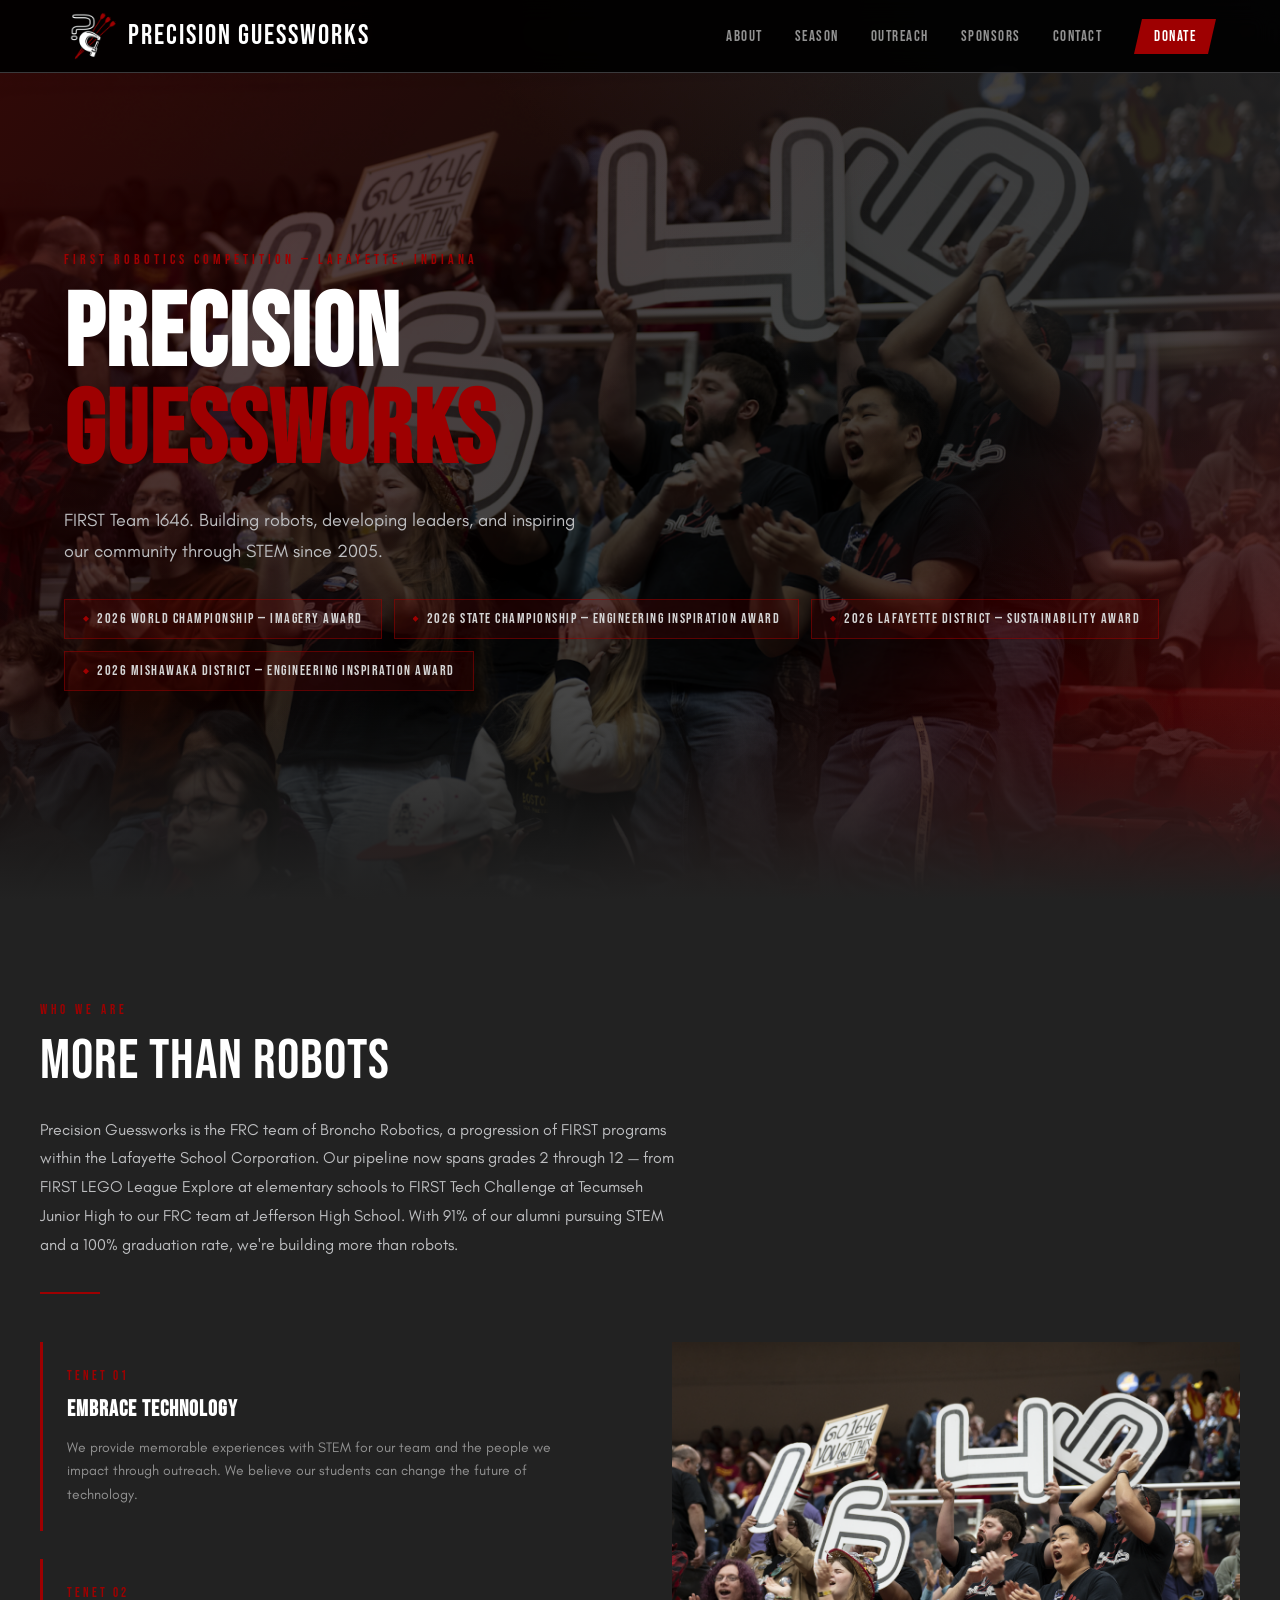
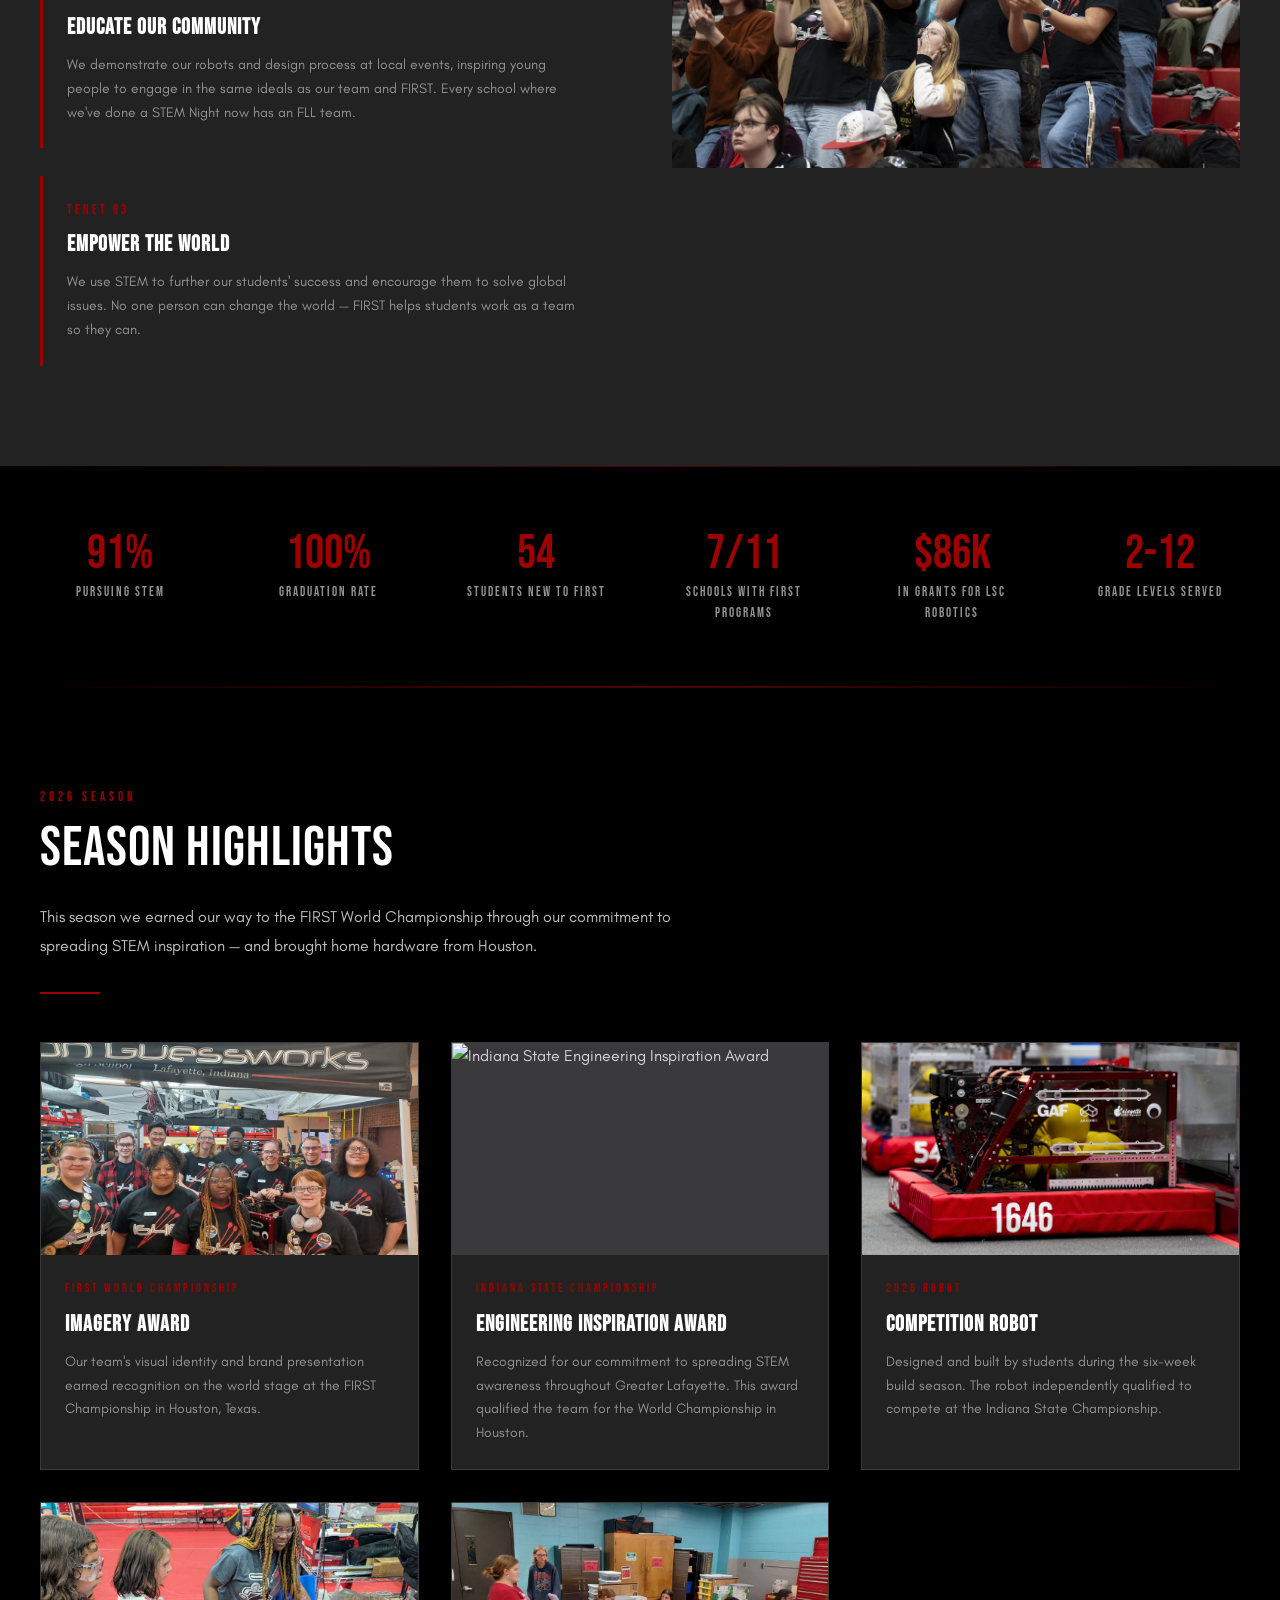
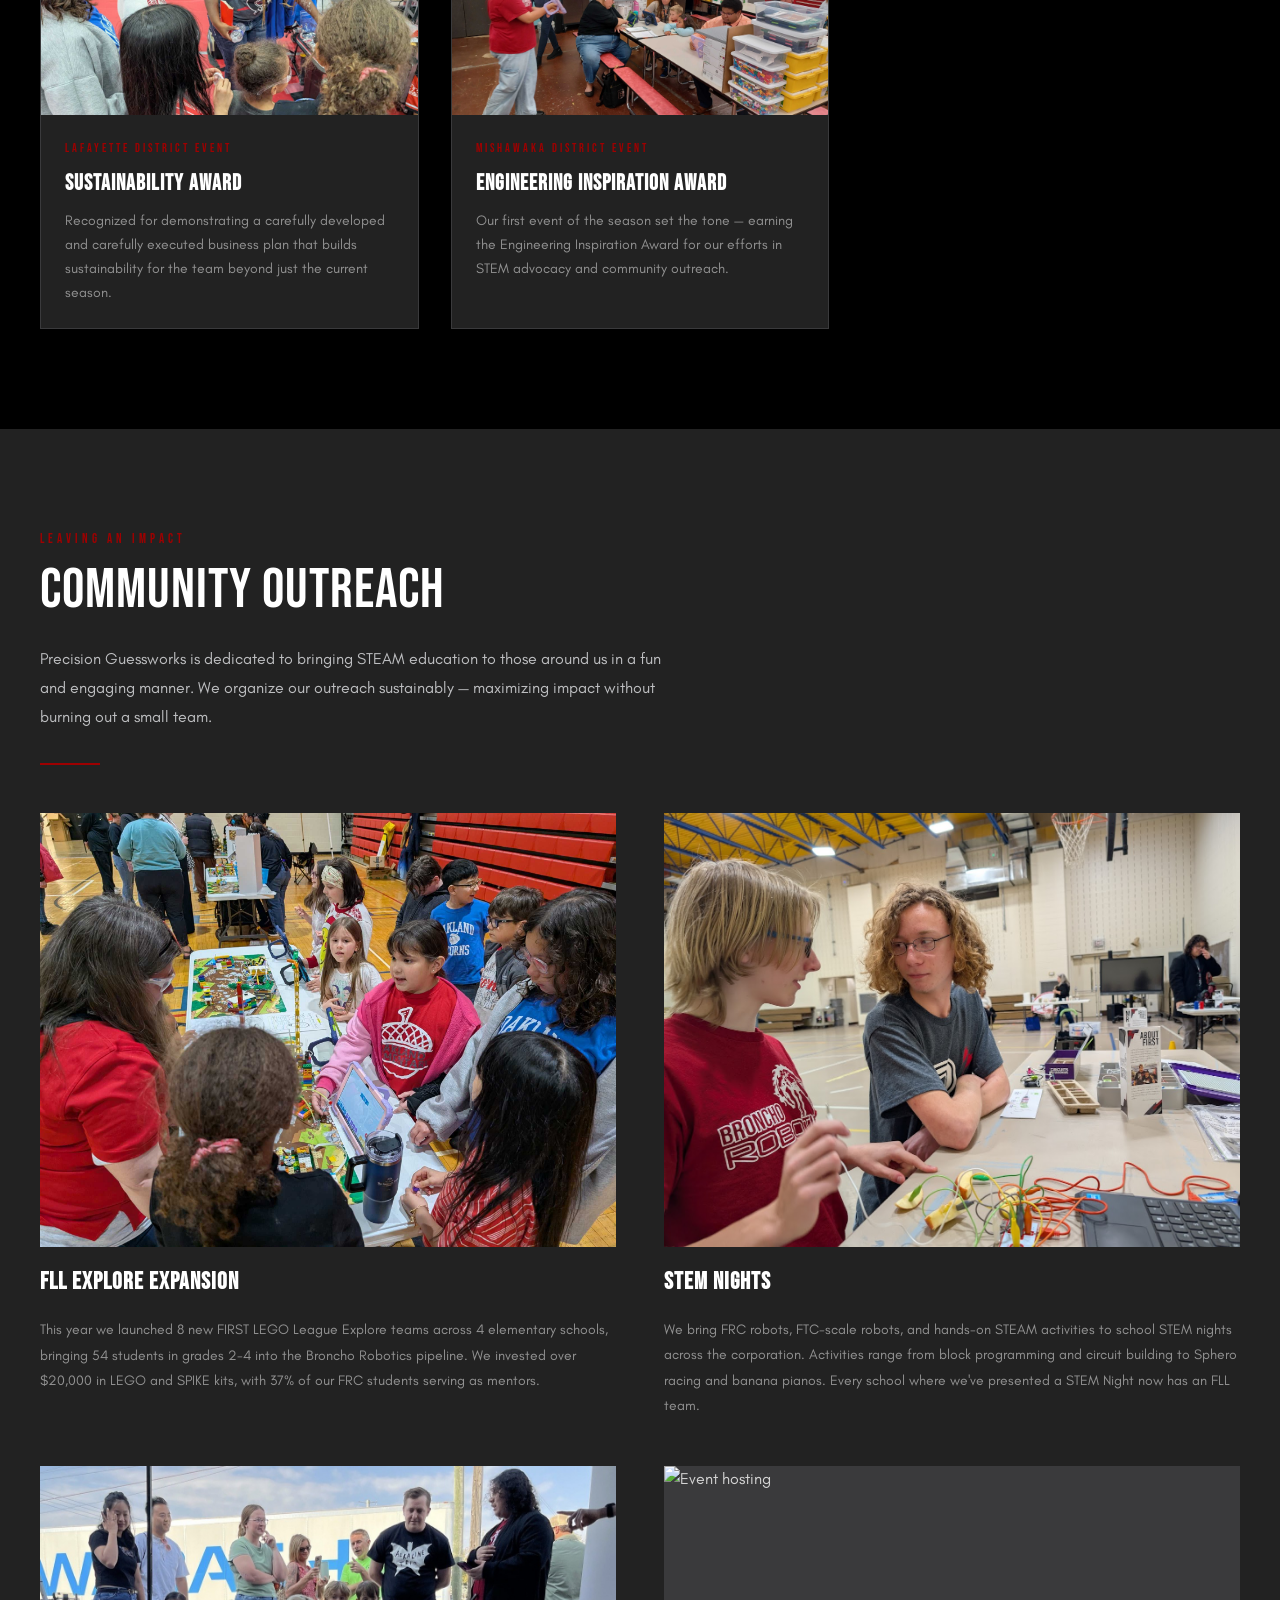
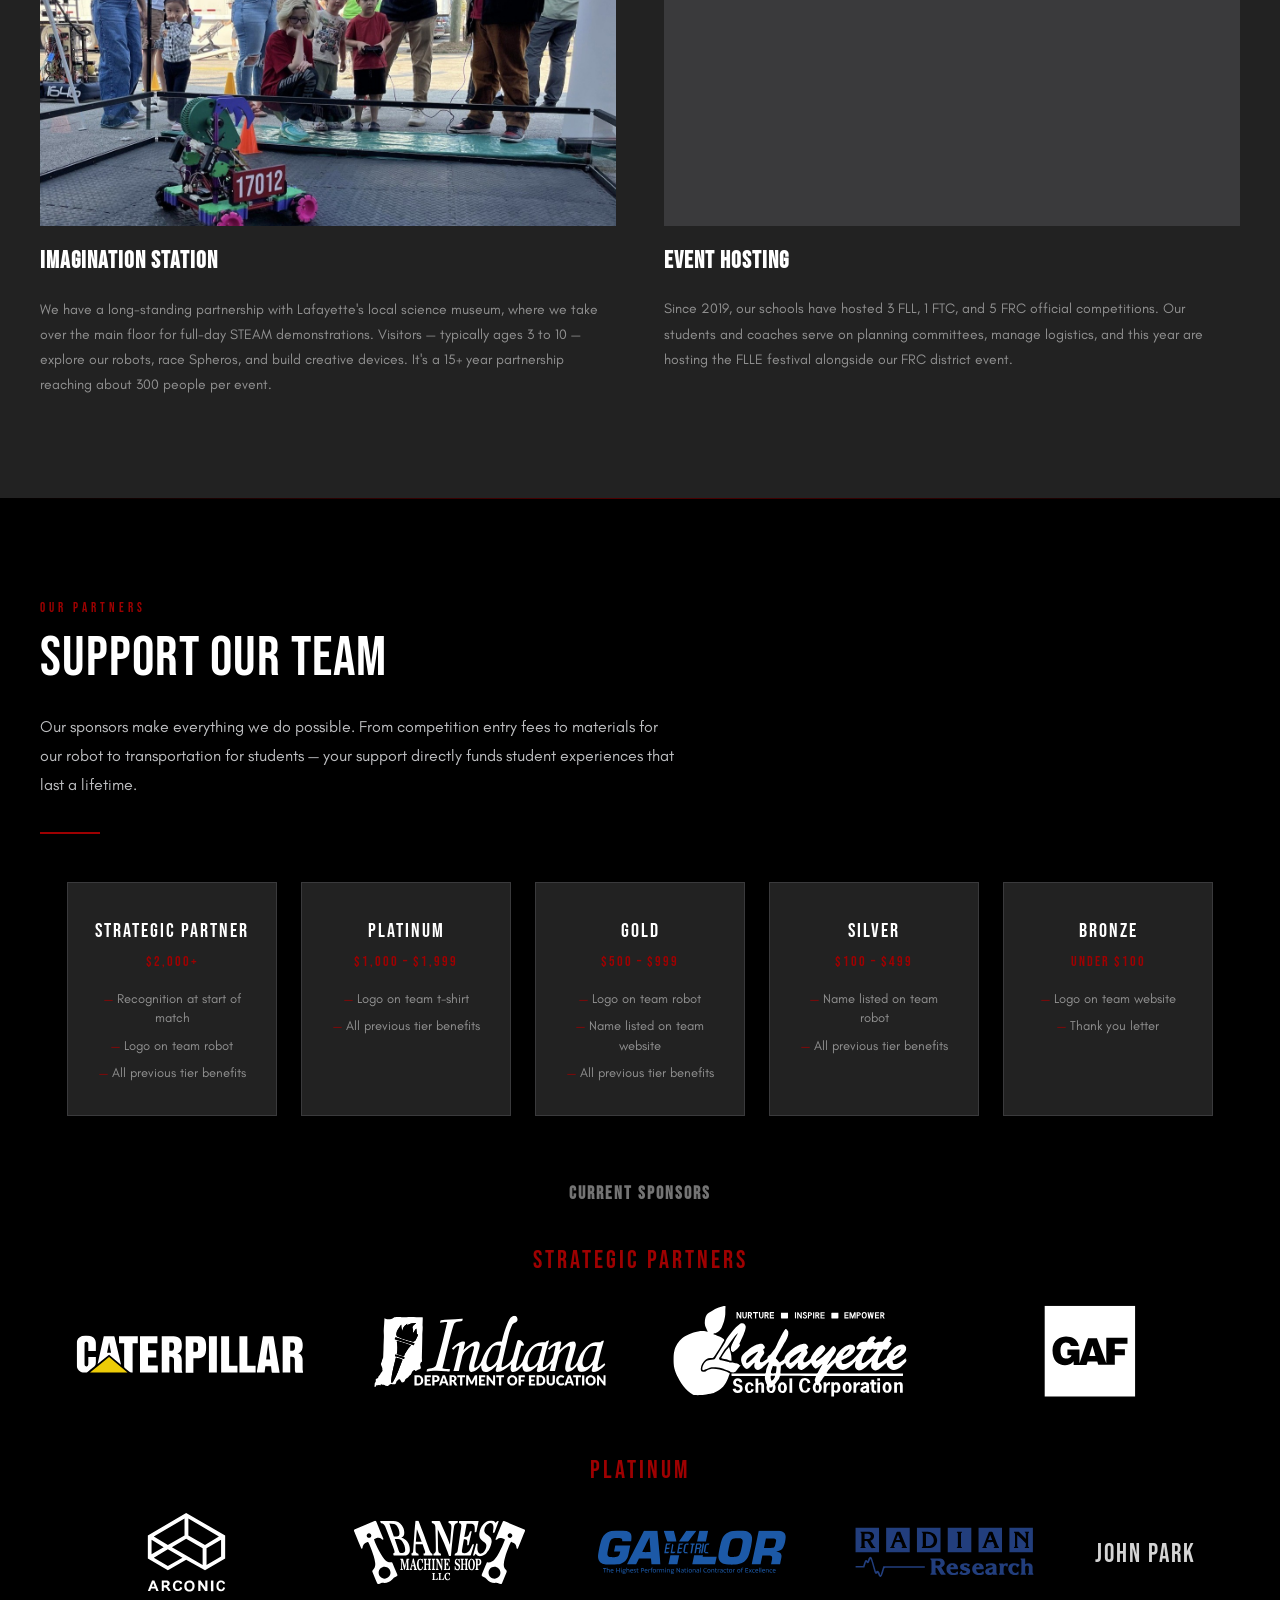
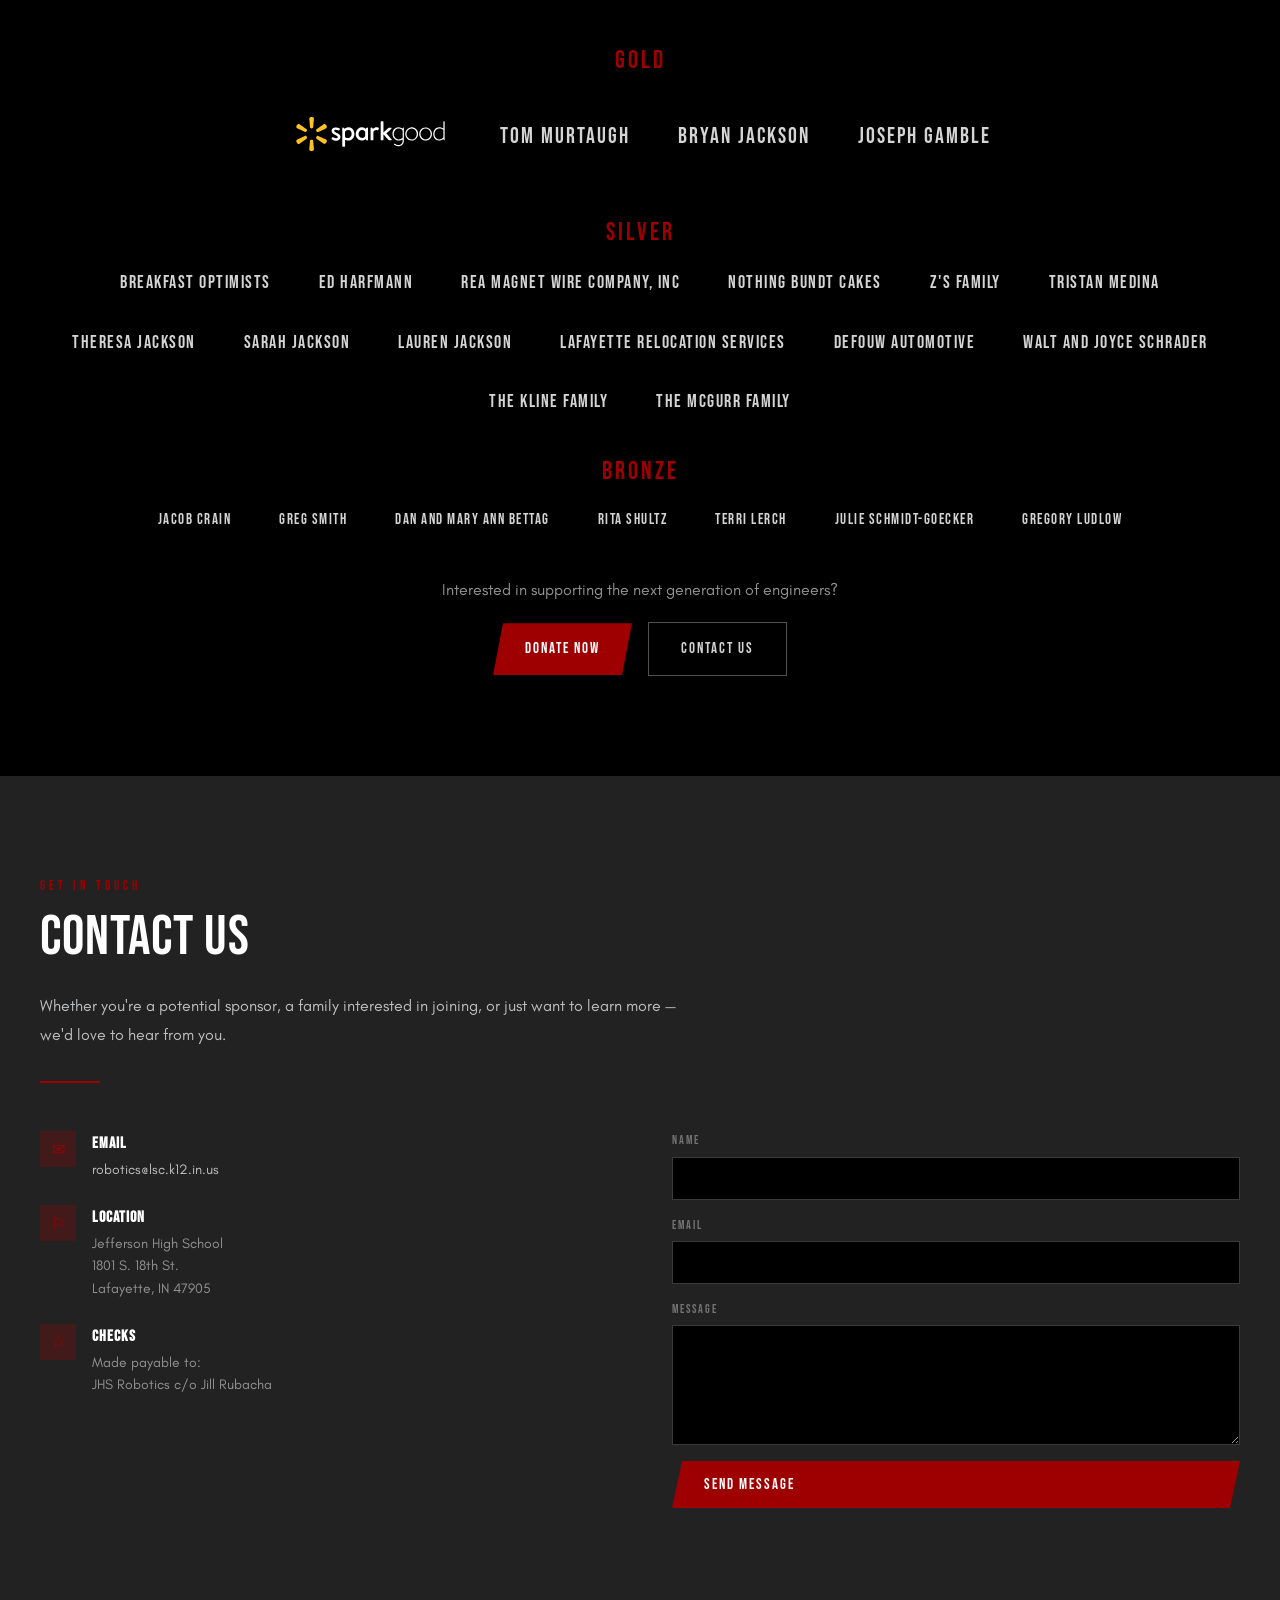
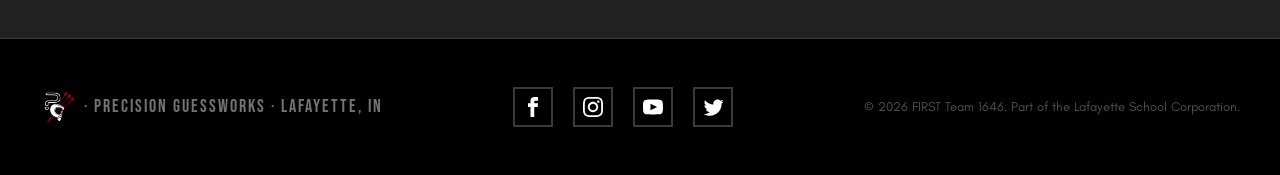
==== commit d3f77759: "Swapped 1646 to PG logo - Removed login button - QOL changes and cleaning" ====
--- a/index.html
+++ b/index.html
@@ -18,6 +18,7 @@
     <link
       href="https://fonts.googleapis.com/css2?family=Bebas+Neue&display=swap"
       rel="stylesheet">
+    <!-- <link href="fonts/Bebas_Neue/BebasNeue-Regular.ttf" rel="stylesheet"> -->
     <link rel="stylesheet" href="index.css">
   </head>
   <body>
@@ -26,7 +27,9 @@
     <nav class="nav">
       <div class="nav-inner">
         <a href="#" class="nav-logo">
-          <span class="num">1646</span> PRECISION GUESSWORKS
+          <!-- <span class="num">1646</span> PRECISION GUESSWORKS -->
+          <img src="images/cropped-cropped-pg-full-color-for-light-bgs.png">
+          PRECISION GUESSWORKS
         </a>
         <button class="hamburger"
           onclick="document.querySelector('.nav-links').classList.toggle('open')"
@@ -42,7 +45,7 @@
           <li><a
               href="https://checkout.square.site/merchant/MLM3GZTVV1CB7/checkout/X7NILXOKUZPVS5HCDIINUBYX"
               class="nav-cta" target="_blank" rel="noopener">Donate</a></li>
-          <li><a href="#" class="nav-login">Login</a></li>
+          <!-- <li><a href="#" class="nav-login">Login</a></li> -->
         </ul>
       </div>
     </nav>
@@ -53,9 +56,9 @@
         <img src="images/team_photo.png" alt="Precision Guessworks Team 1646"
           style="width:100%;height:100%;object-fit:cover;opacity:0.28;">
       </div>
-      <div class="hero-geo hero-geo-1"></div>
+      <!-- <div class="hero-geo hero-geo-1"></div>
       <div class="hero-geo hero-geo-2"></div>
-      <div class="hero-geo hero-geo-3"></div>
+      <div class="hero-geo hero-geo-3"></div> -->
       <div class="hero-content">
         <div class="hero-tag">FIRST Robotics Competition &mdash; Lafayette,
           Indiana</div>
@@ -151,7 +154,7 @@
           <div class="stat-label">In Grants for LSC Robotics</div>
         </div>
         <div class="stat">
-          <div class="stat-number">2–12</div>
+          <div class="stat-number">2-12</div>
           <div class="stat-label">Grade Levels Served</div>
         </div>
       </div>
@@ -261,7 +264,7 @@
             </div>
             <h3>FLL Explore Expansion</h3>
             <p>This year we launched 8 new FIRST LEGO League Explore teams
-              across 4 elementary schools, bringing 54 students in grades 2–4
+              across 4 elementary schools, bringing 54 students in grades 2-4
               into the Broncho Robotics pipeline. We invested over $20,000 in
               LEGO and SPIKE kits, with 37% of our FRC students serving as
               mentors.</p>
@@ -520,7 +523,11 @@
     <footer class="footer">
       <div class="footer-inner">
         <div class="footer-brand">
-          <span class="red">1646</span> &middot; Precision Guessworks &middot;
+          <!-- <span class="red">1646</span> &middot; Precision Guessworks &middot;
+          Lafayette, IN -->
+          <span><img
+              src="images/cropped-cropped-pg-full-color-for-light-bgs.png"></span>
+          &middot; Precision Guessworks &middot;
           Lafayette, IN
         </div>
         <ul class="footer-social">
--- a/index.css
+++ b/index.css
@@ -92,6 +92,10 @@
     gap: 32px;
     list-style: none;
   }
+  .nav-logo img {
+    width:54px
+
+  }
   .nav-links a {
     font-family: var(--font-heading);
     font-size: 15px;
@@ -355,14 +359,15 @@
     position: relative;
     overflow: hidden;
   }
-  .about-photo::before {
+  /* This is another Geo */
+  /* .about-photo::before { 
     content: '';
     position: absolute;
     top: -20px; right: -20px;
     width: 120px; height: 120px;
     border: 2px solid var(--red-50);
     transform: rotate(15deg);
-  }
+  } */
   .placeholder-label {
     font-size: 12px;
     color: var(--gray-700);
@@ -544,7 +549,7 @@
   .logo-tier:last-child { margin-bottom: 0; }
   .logo-tier-label {
     font-family: var(--font-heading);
-    font-size: 12px;
+    font-size: 25px;
     letter-spacing: 3px;
     color: var(--red);
     text-align: center;
@@ -596,6 +601,7 @@
     text-transform: uppercase;
     line-height: 1.1;
     text-align: center;
+    font-size: 18px;
     padding: 0 4px;
   }
   .logo-grid--strategic .text-sponsor { font-size: 32px; }
@@ -673,7 +679,7 @@
   .form-group input,
   .form-group textarea {
     background: var(--black);
-    border: 1px solid var(--gray-800);
+    border: 1.7px solid var(--gray-800);
     padding: 12px 16px;
     color: var(--gray-200);
     font-family: var(--font-body);
@@ -741,11 +747,29 @@
     flex-wrap: wrap;
     gap: 24px;
   }
+  .footer-brand span {
+    display:inline-flex;
+    align-items:center;
+  }
   .footer-brand {
     font-family: var(--font-heading);
     font-size: 18px;
     color: var(--gray-500);
     letter-spacing: 2px;
+    display: flex;
+    align-items: center;
+    justify-content: center;
+    gap: 0.5rem;
+    flex-wrap: wrap;
+    text-align: center;
+  }
+  .footer-brand img{
+    display: block;
+    height: 32px;
+    width: auto;
+    display:block;
+    height:32px;
+    width:auto;
   }
   .footer-brand .red { color: var(--red); }
   .footer-social {
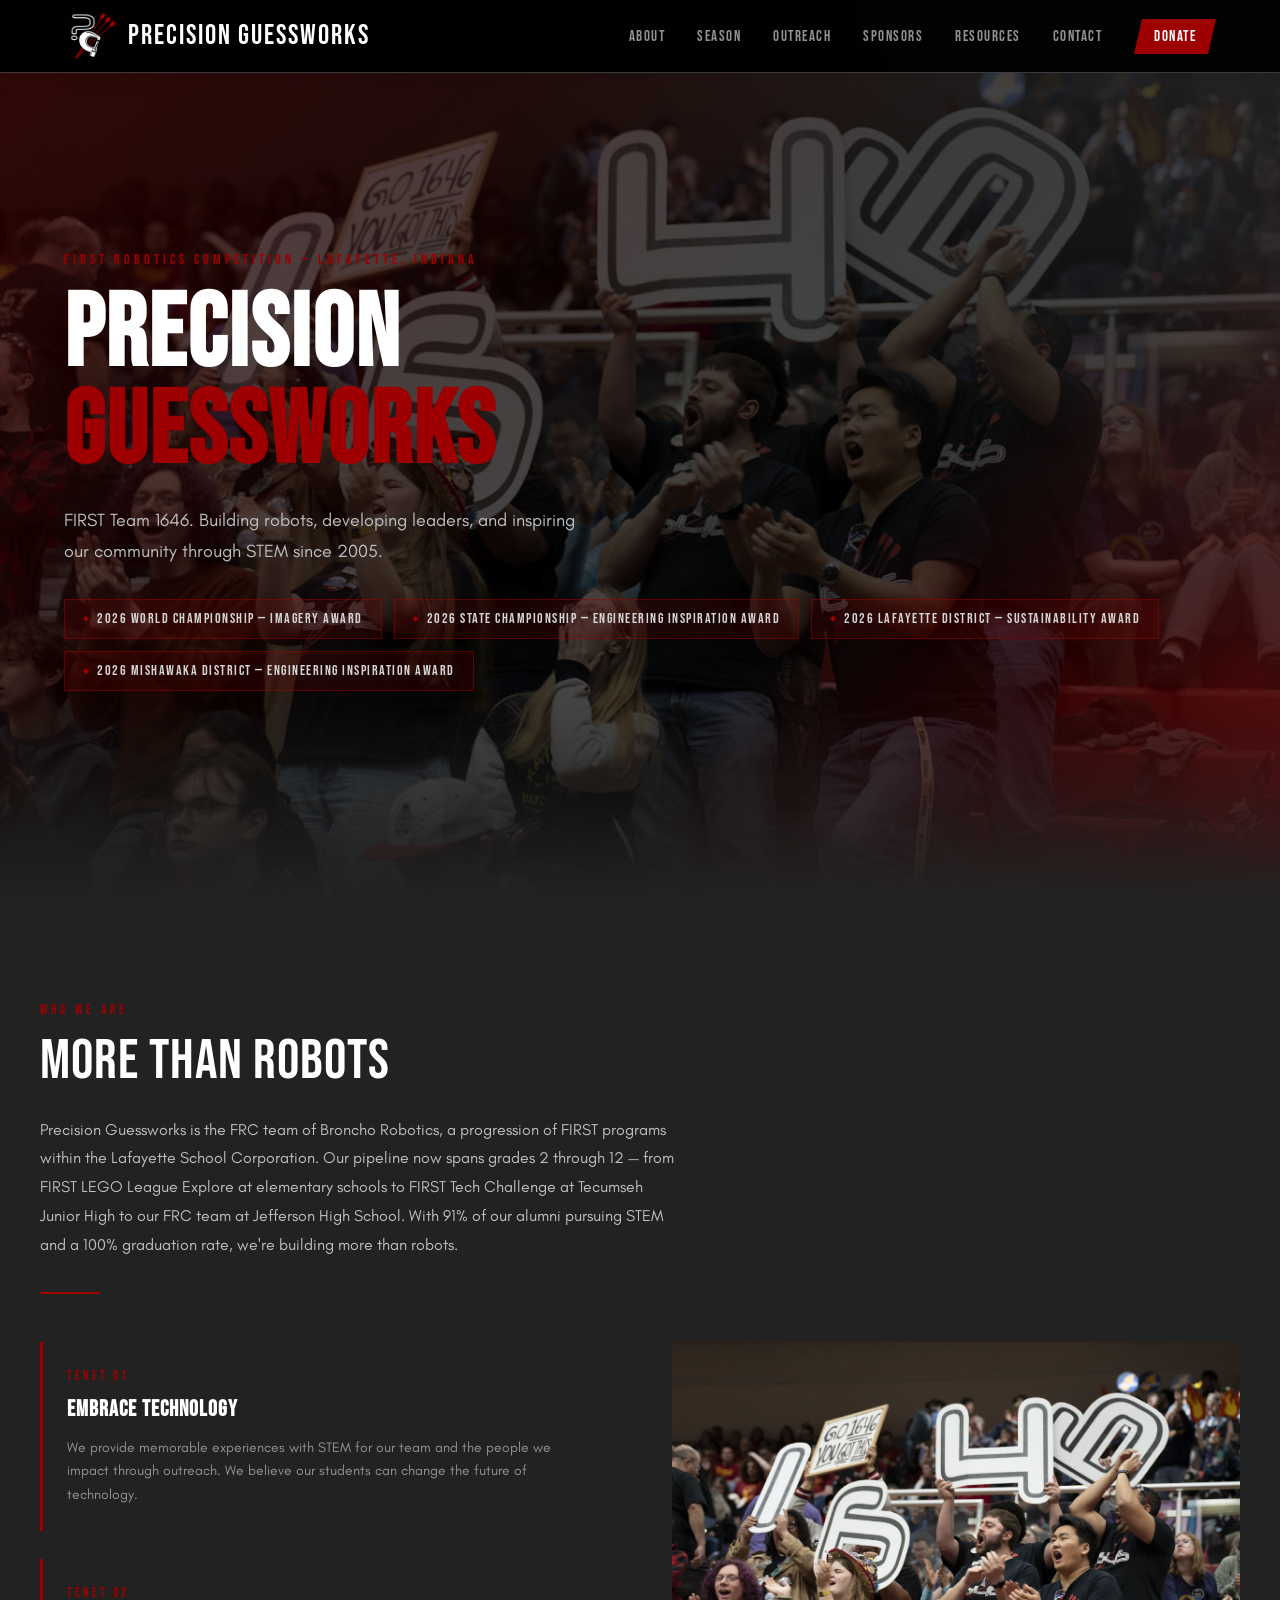
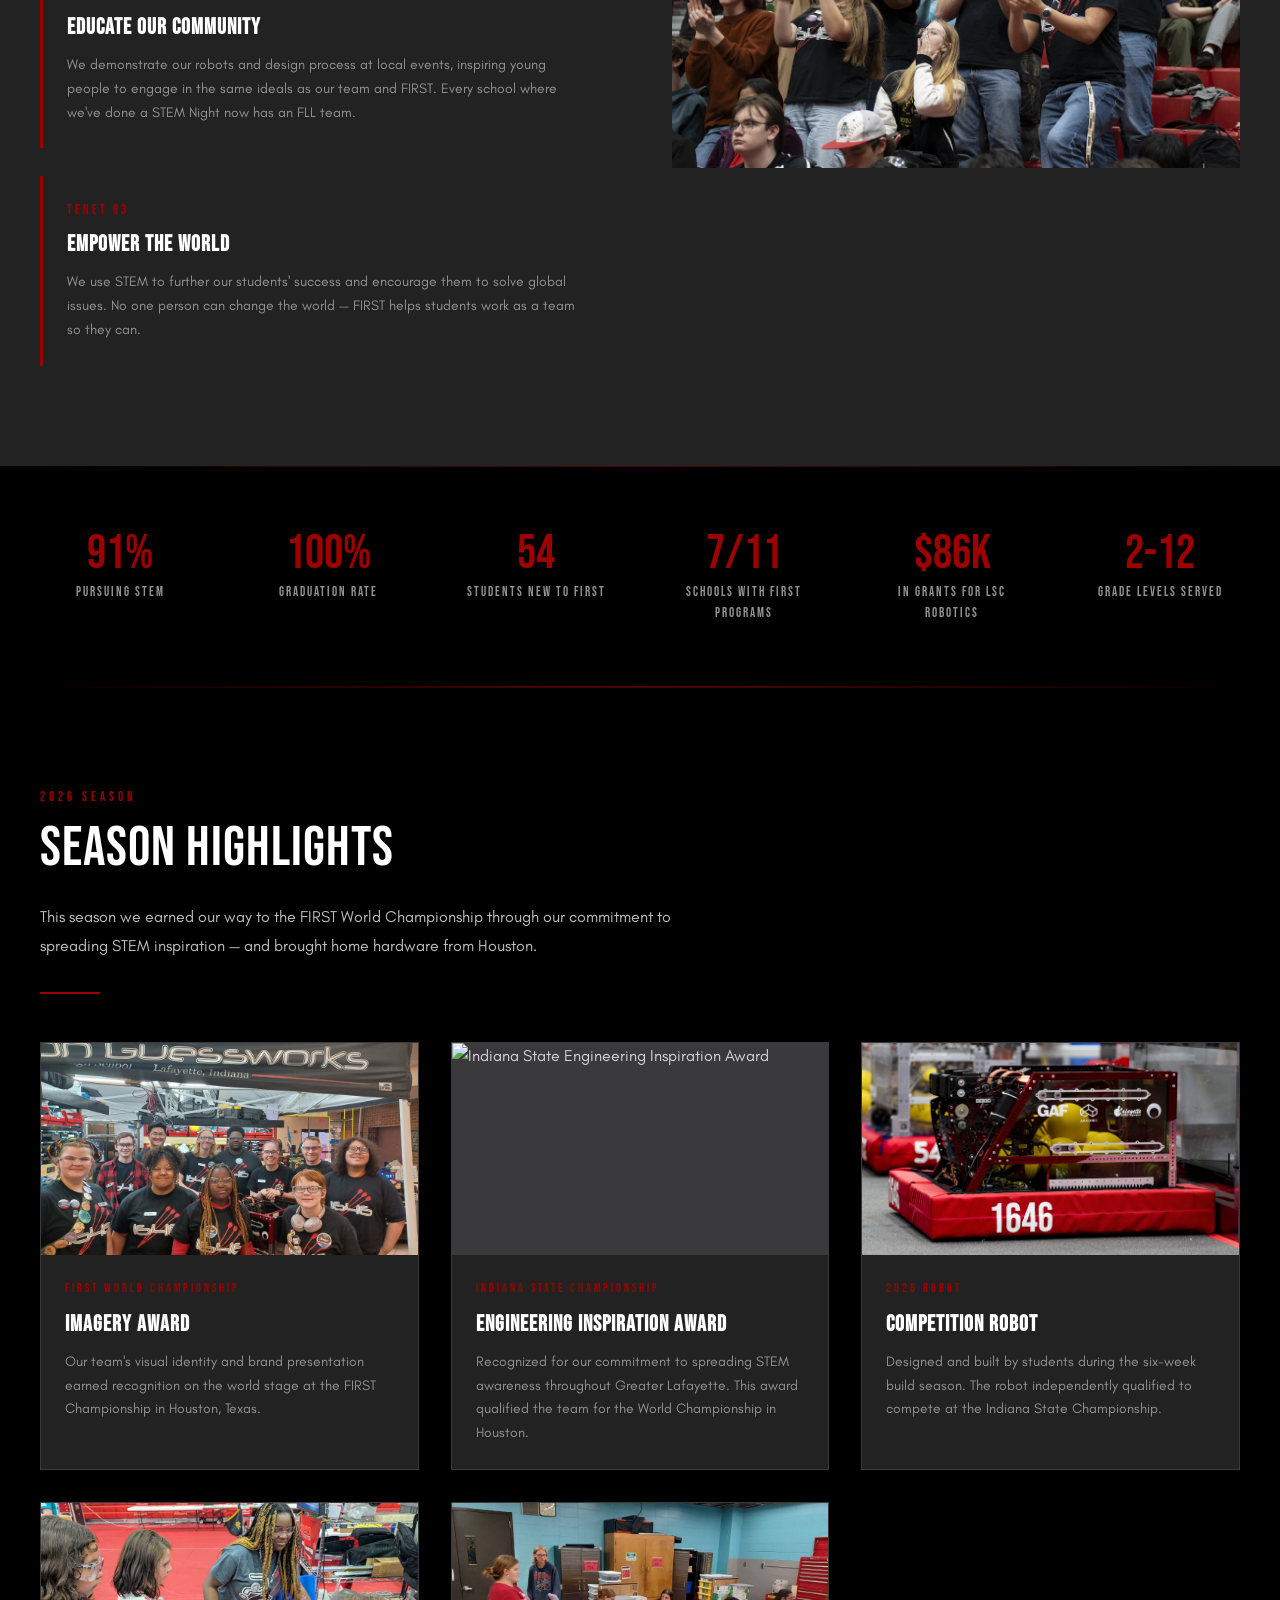
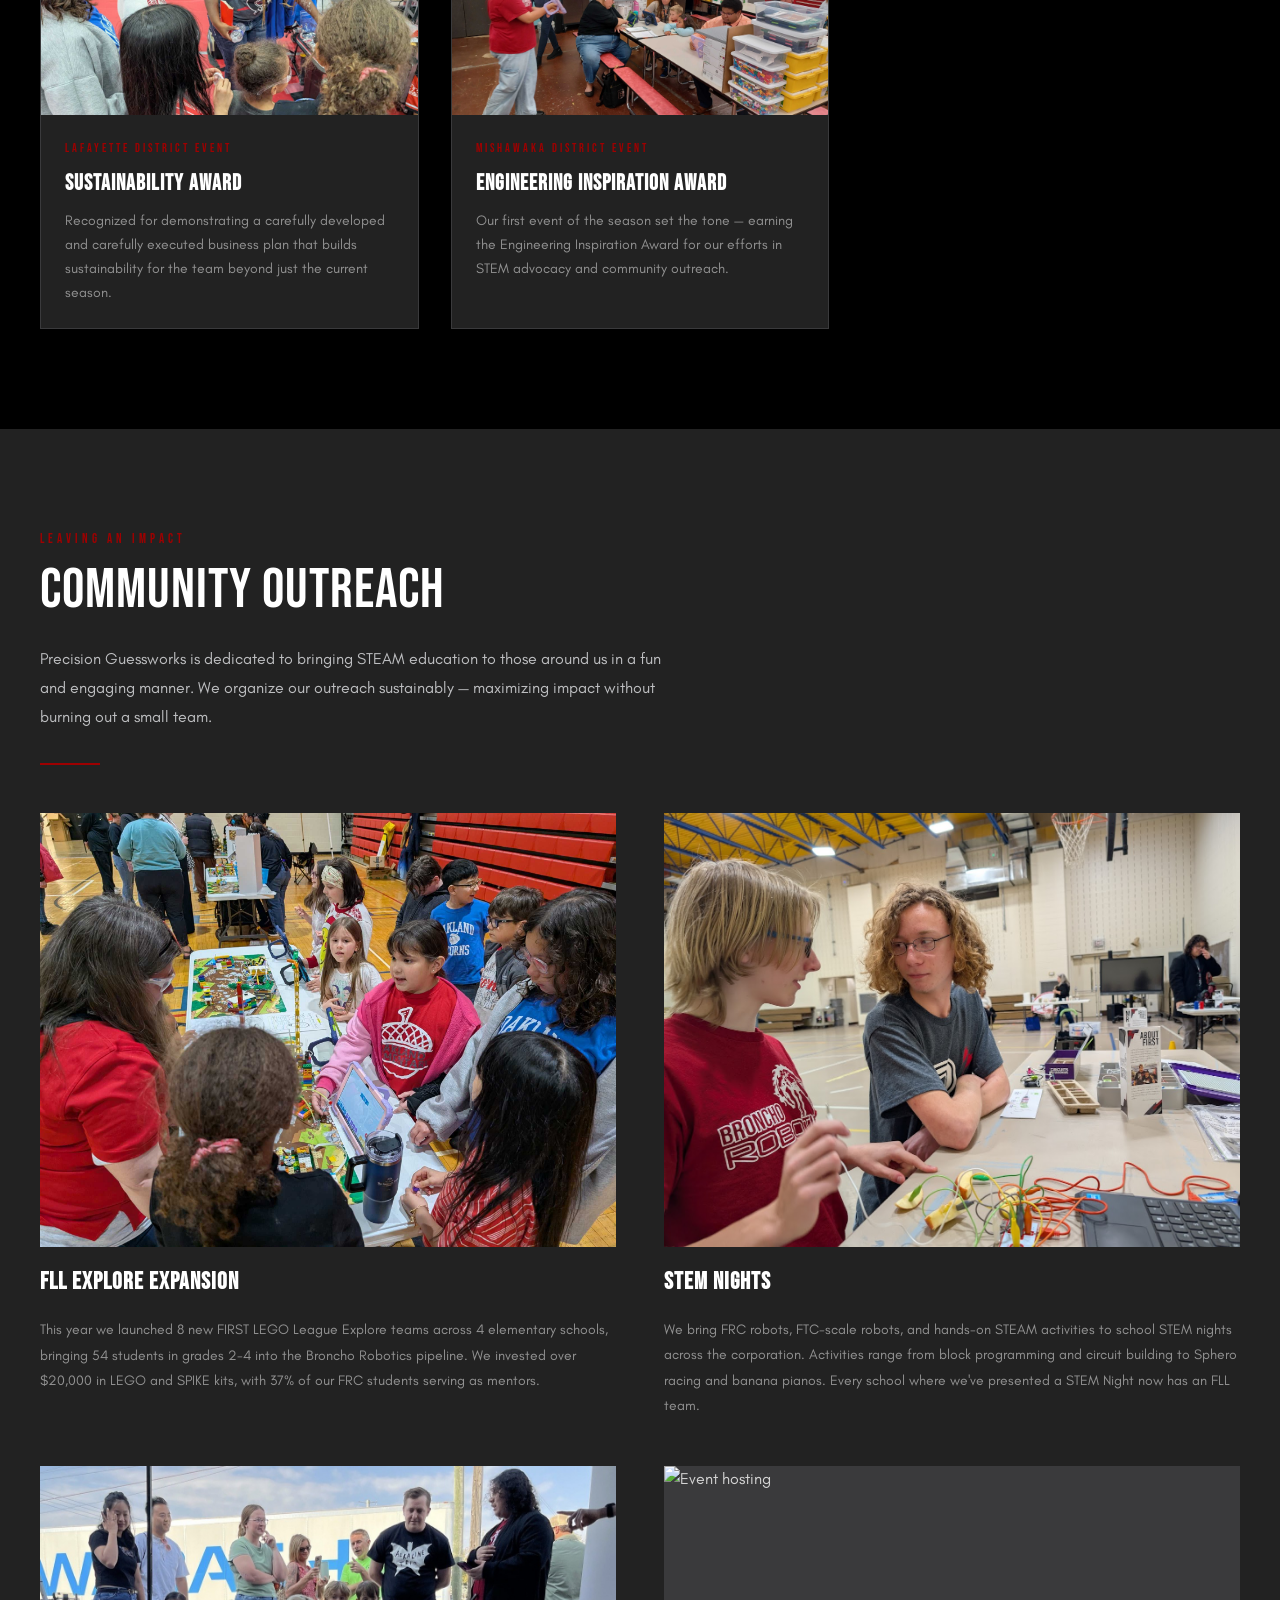
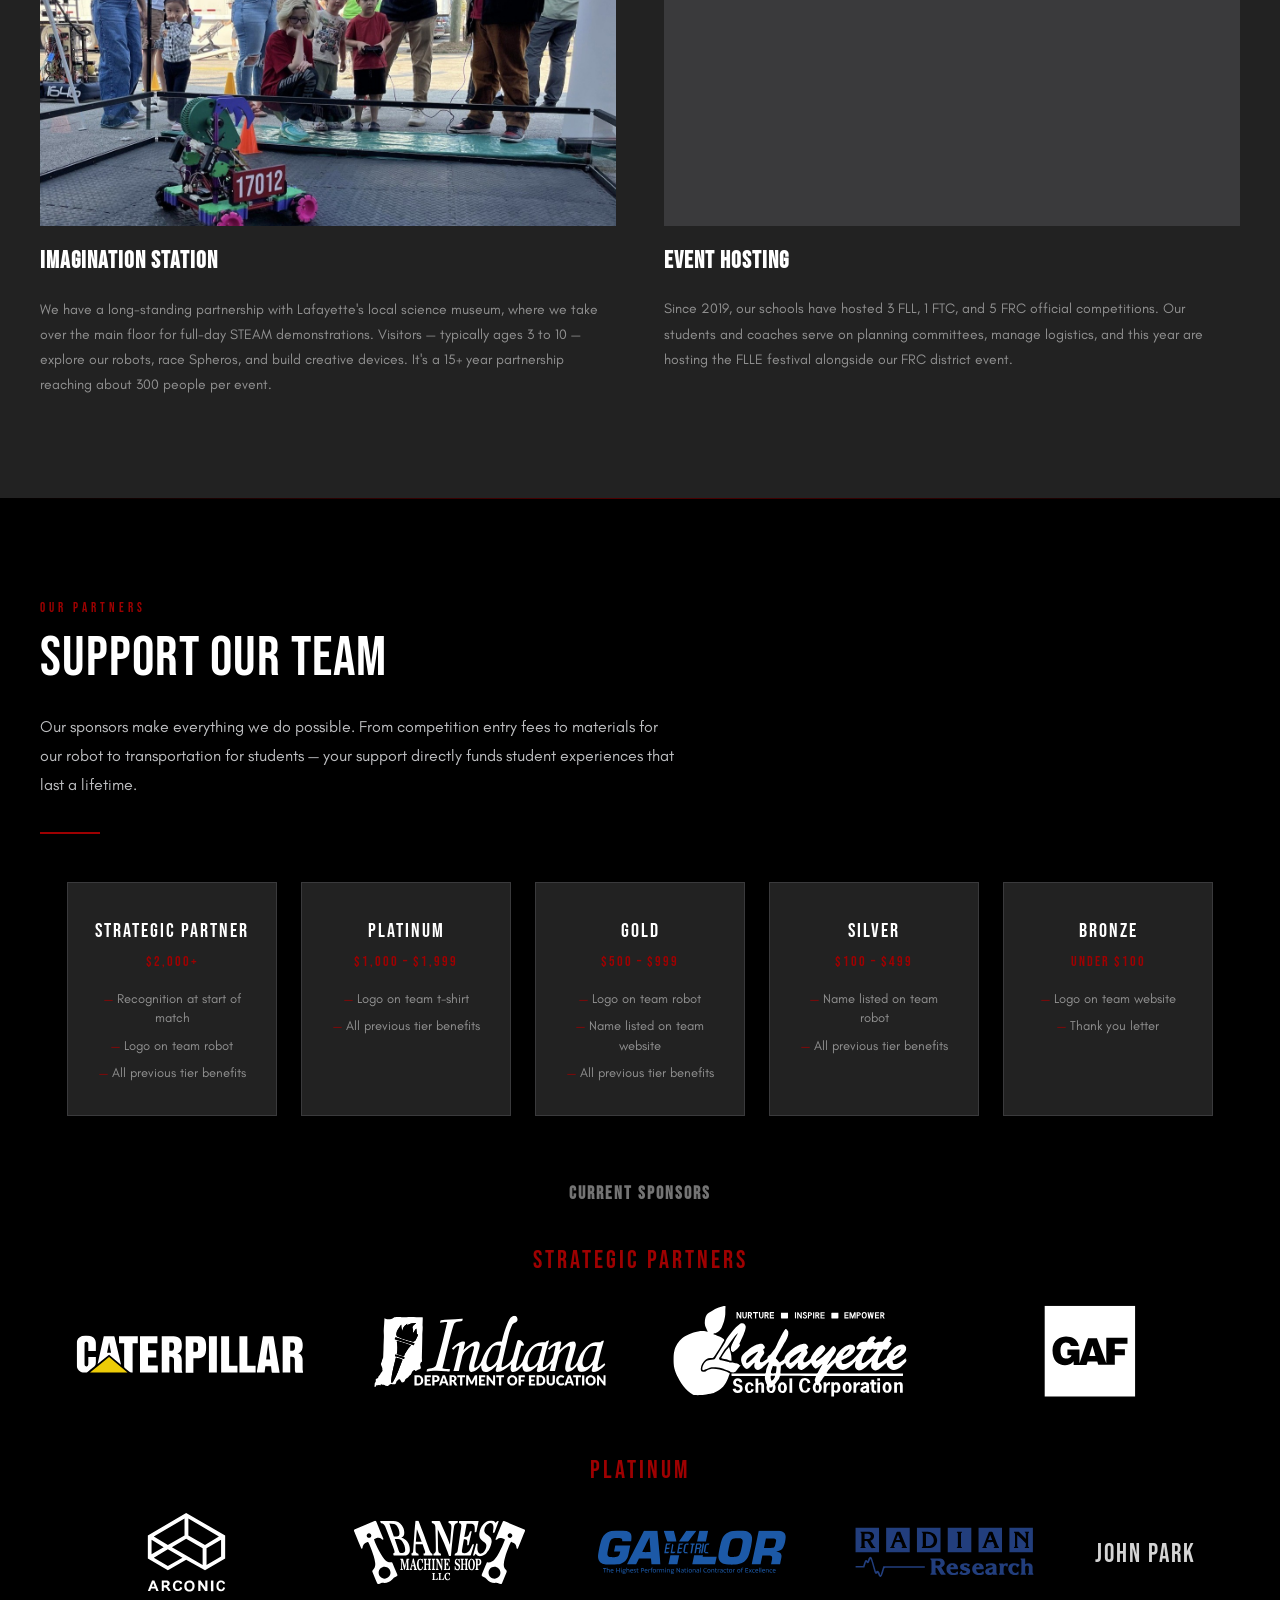
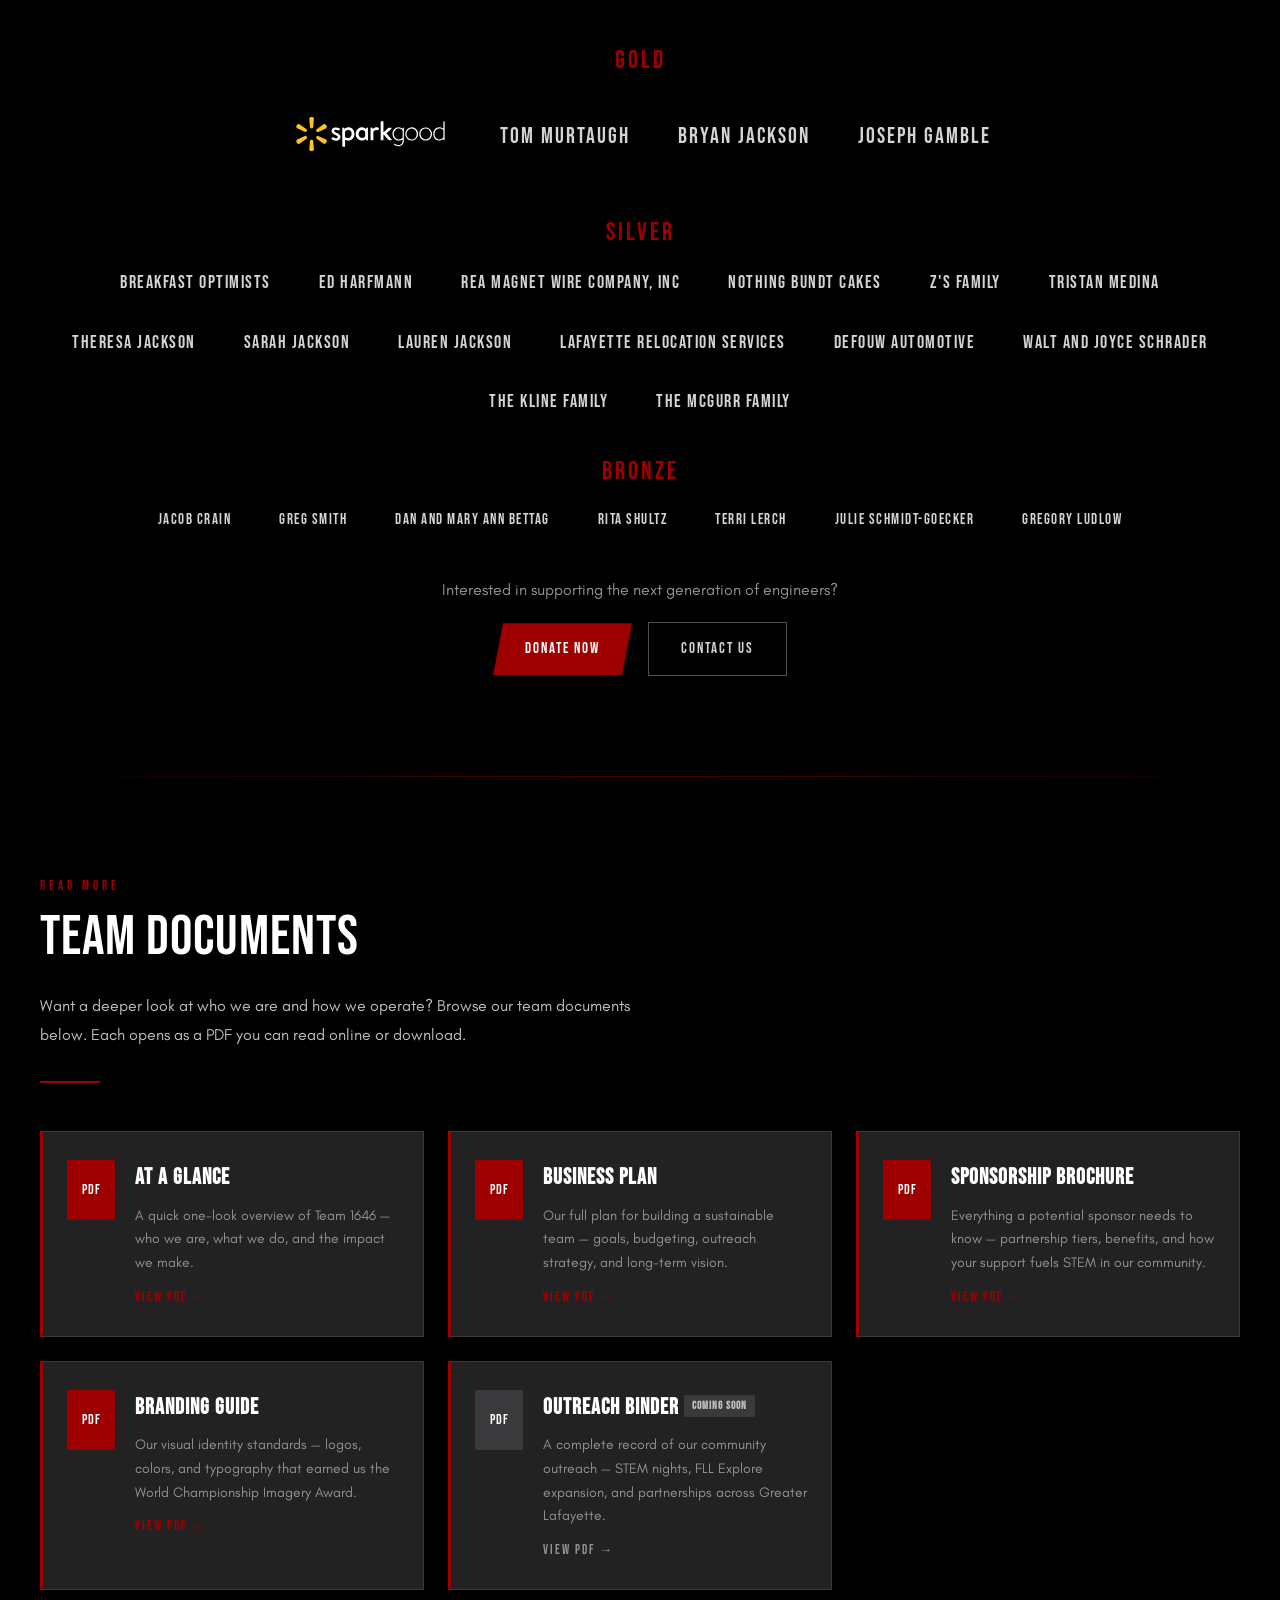
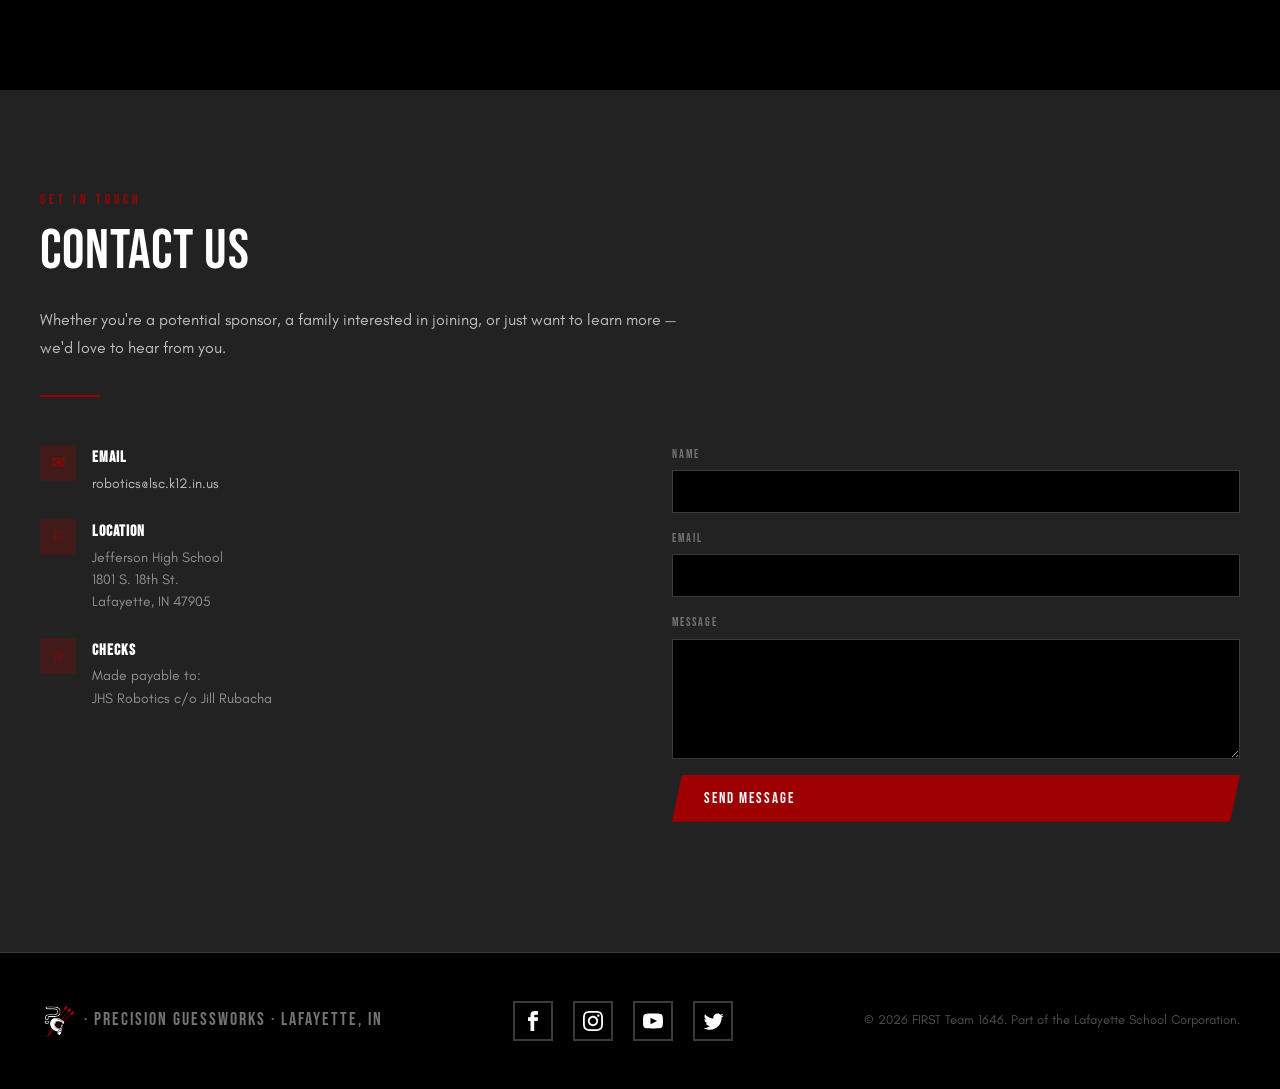
==== commit 5ddcffae: "Add Resources section with team document PDFs Add a consolidated 'Team Documents' section between Sp" ====
--- a/index.html
+++ b/index.html
@@ -41,6 +41,7 @@
           <li><a href="#season">Season</a></li>
           <li><a href="#outreach">Outreach</a></li>
           <li><a href="#sponsors">Sponsors</a></li>
+          <li><a href="#resources">Resources</a></li>
           <li><a href="#contact">Contact</a></li>
           <li><a
               href="https://checkout.square.site/merchant/MLM3GZTVV1CB7/checkout/X7NILXOKUZPVS5HCDIINUBYX"
@@ -452,6 +453,76 @@
             Now</a>
           &nbsp;&nbsp;
           <a href="#contact" class="btn btn-outline">Contact Us</a>
+        </div>
+      </div>
+    </section>
+
+    <!-- ====== RESOURCES ====== -->
+    <section id="resources">
+      <div class="section-inner">
+        <div class="section-label">Read More</div>
+        <div class="section-title">Team Documents</div>
+        <div class="section-body">
+          Want a deeper look at who we are and how we operate? Browse our team
+          documents below. Each opens as a PDF you can read online or download.
+        </div>
+        <div class="red-line"></div>
+
+        <!-- To add a document: drop the PDF into the documents/ folder and add
+             a matching .doc-card linking to it. To publish the Outreach Binder,
+             upload it as documents/Outreach-Binder.pdf and remove the
+             "doc-card--soon" class plus the "Coming soon" tag on its card. -->
+        <div class="doc-grid">
+          <a class="doc-card" href="documents/At-a-Glance-Handout.pdf"
+            target="_blank" rel="noopener">
+            <div class="doc-icon">PDF</div>
+            <div class="doc-body">
+              <h3>At a Glance</h3>
+              <p>A quick one-look overview of Team 1646 — who we are, what we do,
+                and the impact we make.</p>
+              <span class="doc-meta">View PDF &rarr;</span>
+            </div>
+          </a>
+          <a class="doc-card" href="documents/Business-Plan.pdf"
+            target="_blank" rel="noopener">
+            <div class="doc-icon">PDF</div>
+            <div class="doc-body">
+              <h3>Business Plan</h3>
+              <p>Our full plan for building a sustainable team — goals,
+                budgeting, outreach strategy, and long-term vision.</p>
+              <span class="doc-meta">View PDF &rarr;</span>
+            </div>
+          </a>
+          <a class="doc-card" href="documents/Sponsorship-Brochure.pdf"
+            target="_blank" rel="noopener">
+            <div class="doc-icon">PDF</div>
+            <div class="doc-body">
+              <h3>Sponsorship Brochure</h3>
+              <p>Everything a potential sponsor needs to know — partnership tiers,
+                benefits, and how your support fuels STEM in our community.</p>
+              <span class="doc-meta">View PDF &rarr;</span>
+            </div>
+          </a>
+          <a class="doc-card" href="documents/Branding-Guide.pdf"
+            target="_blank" rel="noopener">
+            <div class="doc-icon">PDF</div>
+            <div class="doc-body">
+              <h3>Branding Guide</h3>
+              <p>Our visual identity standards — logos, colors, and typography
+                that earned us the World Championship Imagery Award.</p>
+              <span class="doc-meta">View PDF &rarr;</span>
+            </div>
+          </a>
+          <a class="doc-card doc-card--soon"
+            href="documents/Outreach-Binder.pdf" target="_blank" rel="noopener">
+            <div class="doc-icon">PDF</div>
+            <div class="doc-body">
+              <h3>Outreach Binder <span class="doc-tag">Coming soon</span></h3>
+              <p>A complete record of our community outreach — STEM nights, FLL
+                Explore expansion, and partnerships across Greater Lafayette.</p>
+              <span class="doc-meta">View PDF &rarr;</span>
+            </div>
+          </a>
         </div>
       </div>
     </section>
--- a/index.css
+++ b/index.css
@@ -619,6 +619,92 @@
     color: var(--gray-400);
     margin-bottom: 20px;
   }
+
+  /* ============================================================
+     RESOURCES
+     ============================================================ */
+  #resources {
+    background: var(--black);
+    position: relative;
+  }
+  #resources::before {
+    content: '';
+    position: absolute;
+    top: 0; left: 0; right: 0;
+    height: 1px;
+    background: linear-gradient(to right, transparent, var(--red-50), transparent);
+  }
+  .doc-grid {
+    display: grid;
+    grid-template-columns: repeat(auto-fill, minmax(300px, 1fr));
+    gap: 24px;
+    margin-top: 48px;
+  }
+  .doc-card {
+    display: flex;
+    align-items: flex-start;
+    gap: 20px;
+    padding: 28px 24px;
+    background: var(--gray-900);
+    border: 1px solid var(--gray-800);
+    border-left: 3px solid var(--red);
+    text-decoration: none;
+    transition: background 0.3s, transform 0.3s;
+  }
+  .doc-card:hover {
+    background: rgba(58,58,60,0.4);
+    transform: translateY(-3px);
+  }
+  .doc-icon {
+    flex-shrink: 0;
+    width: 48px;
+    height: 60px;
+    display: flex;
+    align-items: center;
+    justify-content: center;
+    font-family: var(--font-heading);
+    font-size: 14px;
+    letter-spacing: 1px;
+    color: var(--white);
+    background: var(--red);
+    border-radius: 2px;
+  }
+  .doc-body { display: flex; flex-direction: column; gap: 8px; }
+  .doc-body h3 {
+    font-family: var(--font-heading);
+    font-size: 22px;
+    color: var(--white);
+    letter-spacing: 1px;
+  }
+  .doc-body p {
+    font-size: 14px;
+    color: var(--gray-400);
+    line-height: 1.7;
+  }
+  .doc-meta {
+    font-family: var(--font-heading);
+    font-size: 13px;
+    letter-spacing: 2px;
+    text-transform: uppercase;
+    color: var(--red);
+    margin-top: 4px;
+  }
+  .doc-card:hover .doc-meta { color: var(--white); }
+  .doc-tag {
+    display: inline-block;
+    font-family: var(--font-heading);
+    font-size: 11px;
+    letter-spacing: 1px;
+    color: var(--gray-300);
+    background: var(--gray-800);
+    padding: 2px 8px;
+    border-radius: 2px;
+    vertical-align: middle;
+  }
+  /* The Outreach Binder is not published yet — soften its card until the
+     PDF is added to documents/ and the doc-card--soon class is removed. */
+  .doc-card--soon .doc-icon { background: var(--gray-800); }
+  .doc-card--soon .doc-meta { color: var(--gray-400); }
 
   /* ============================================================
      CONTACT
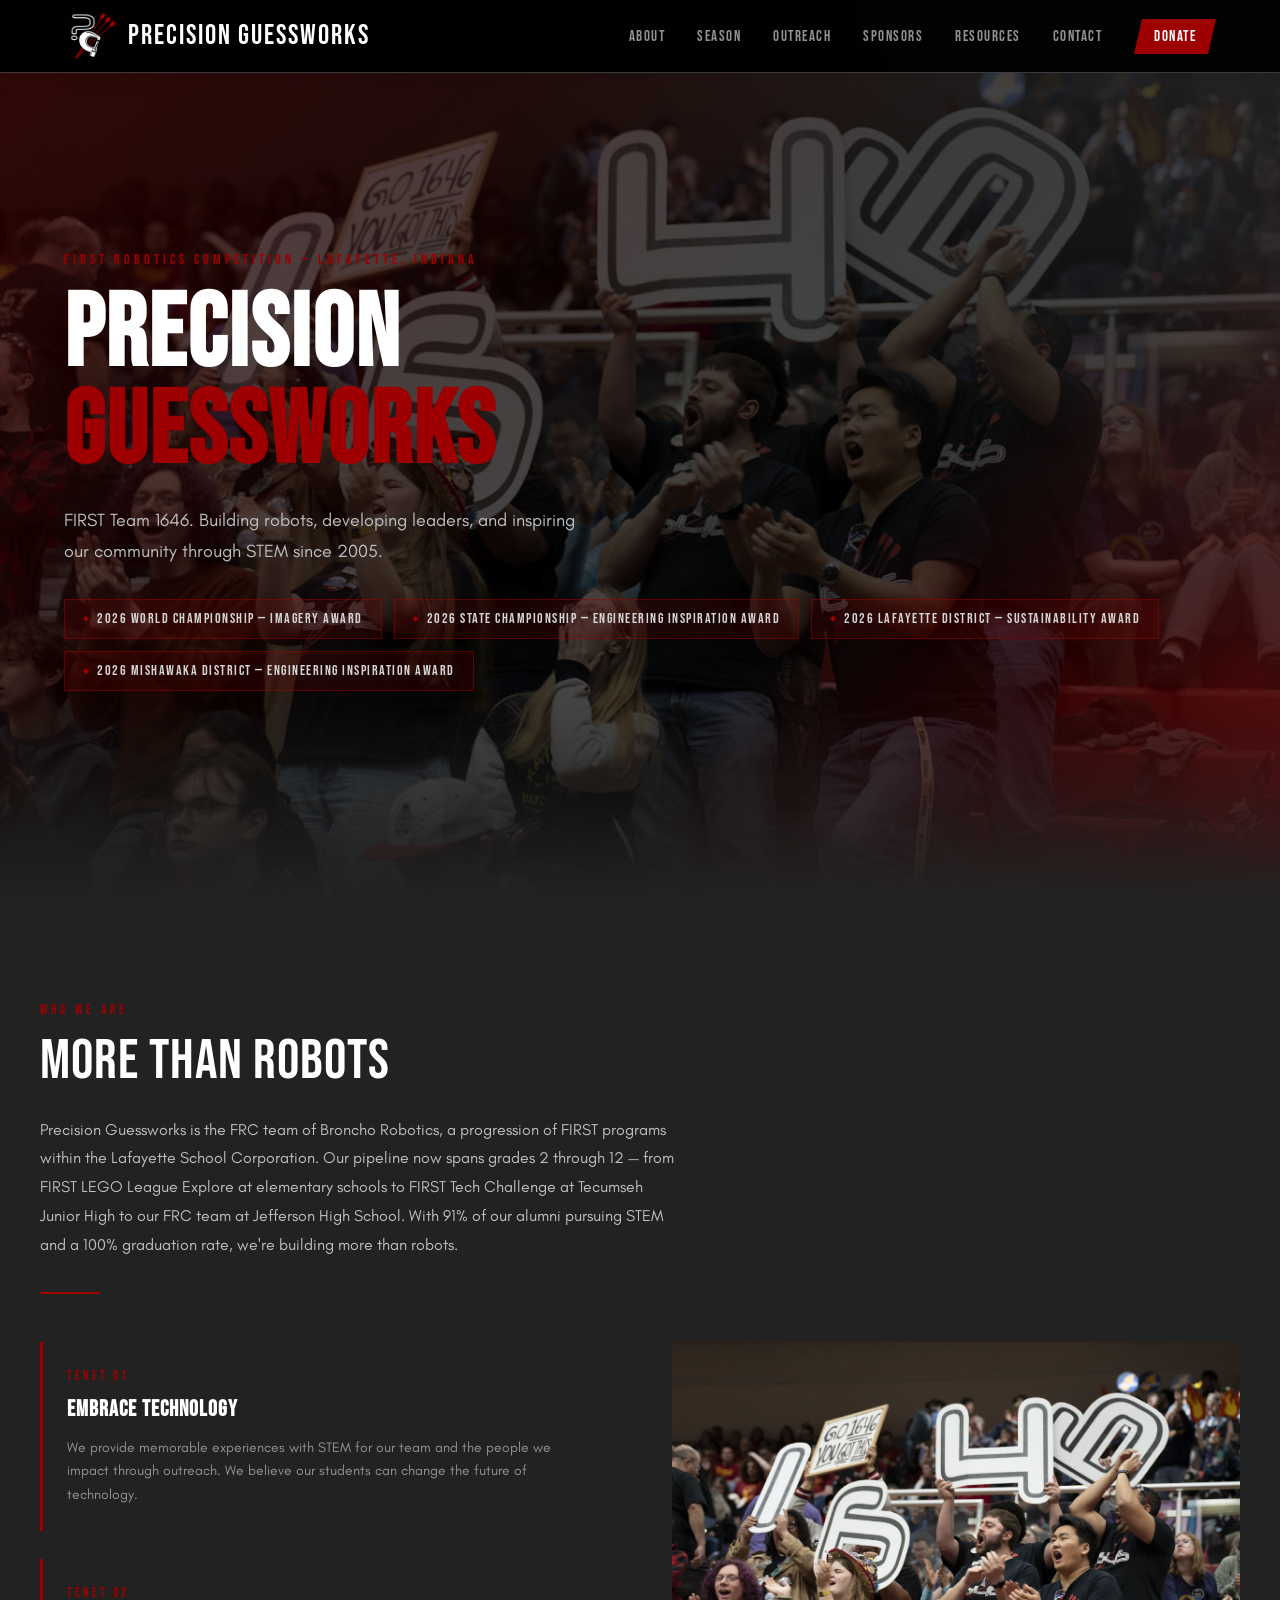
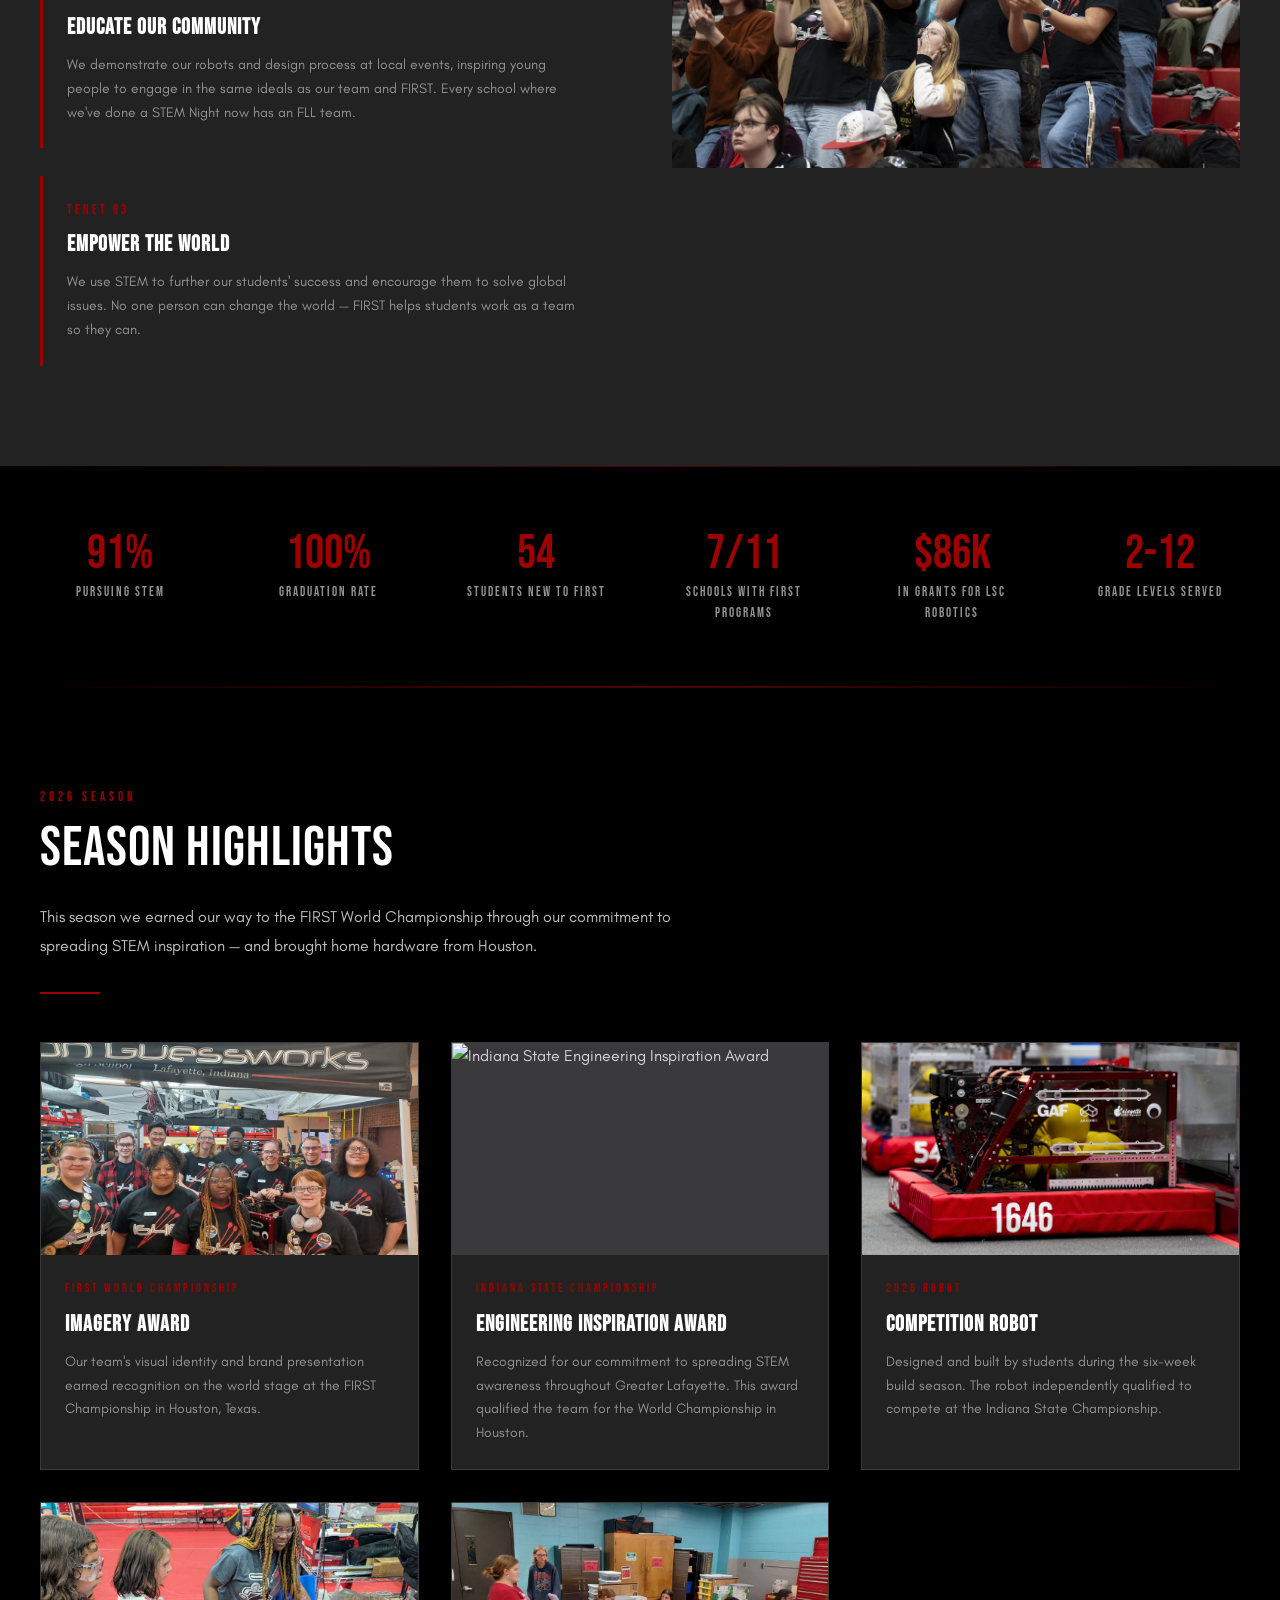
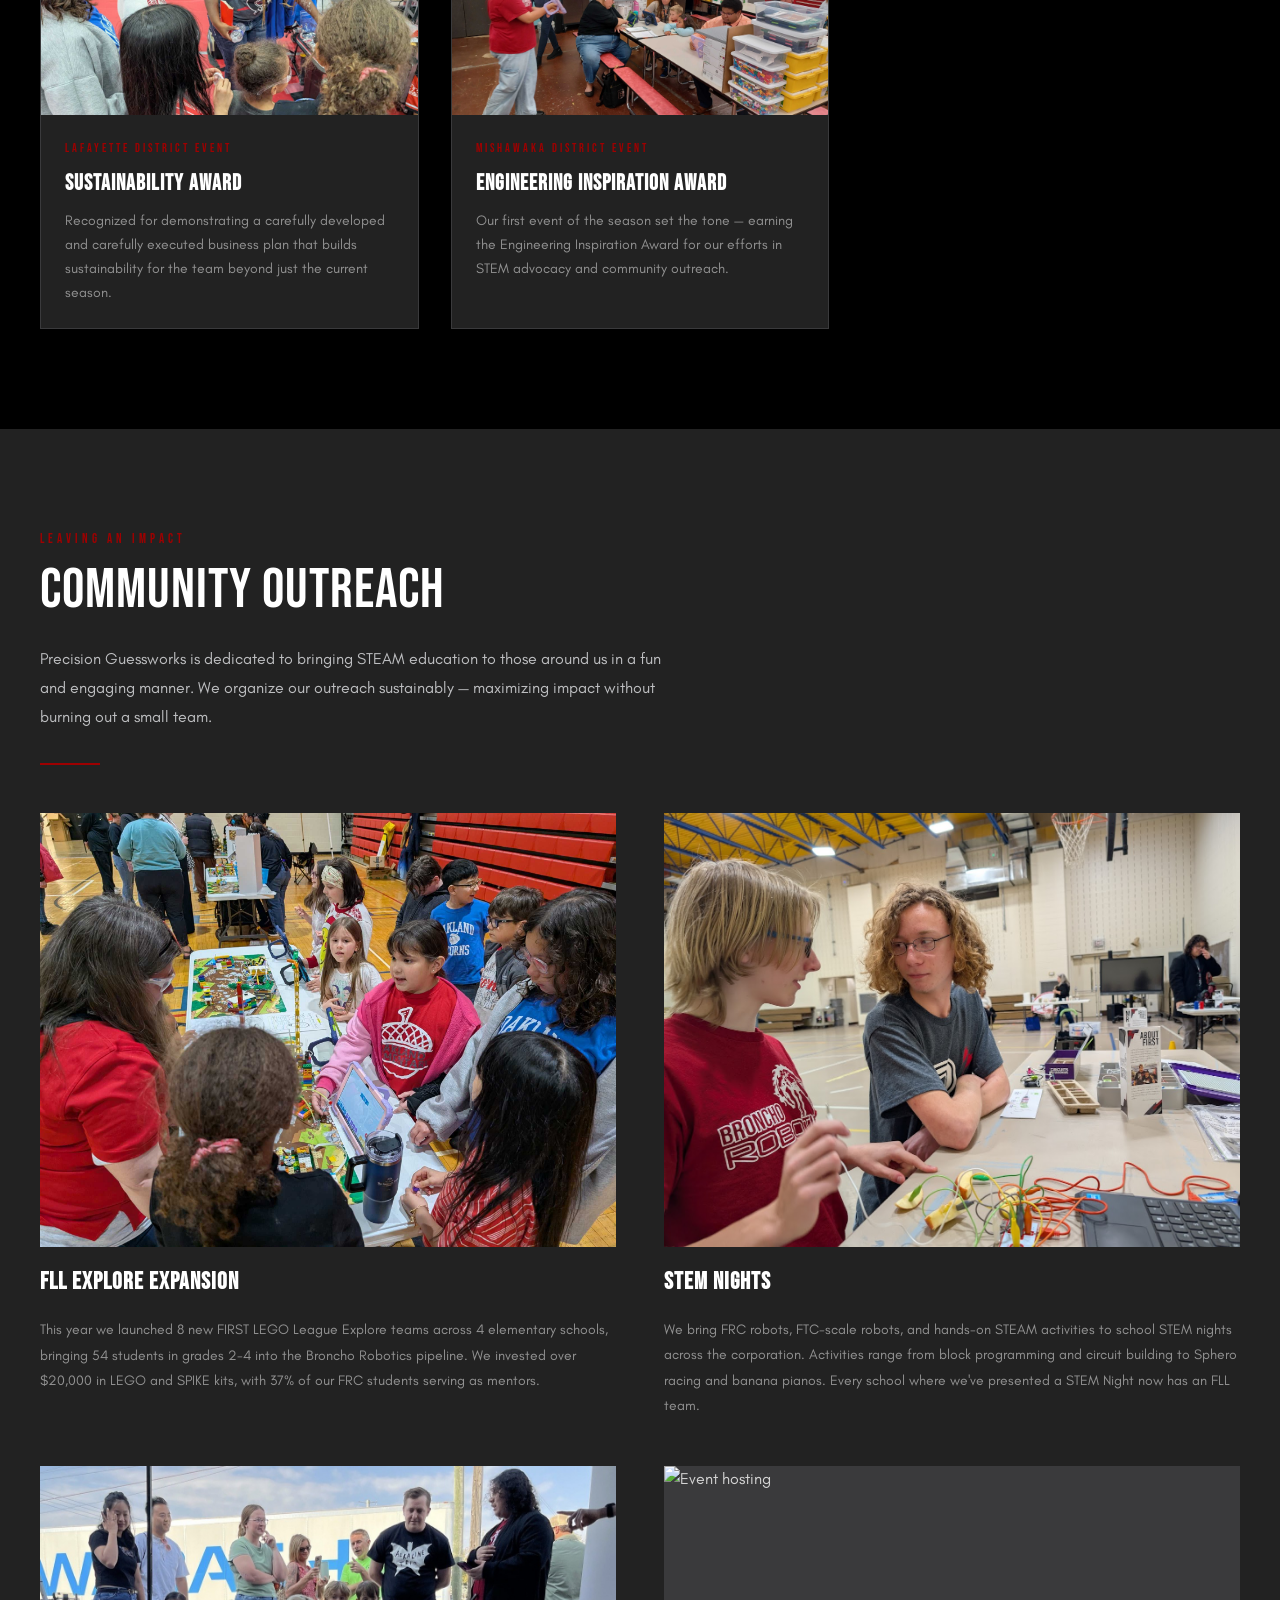
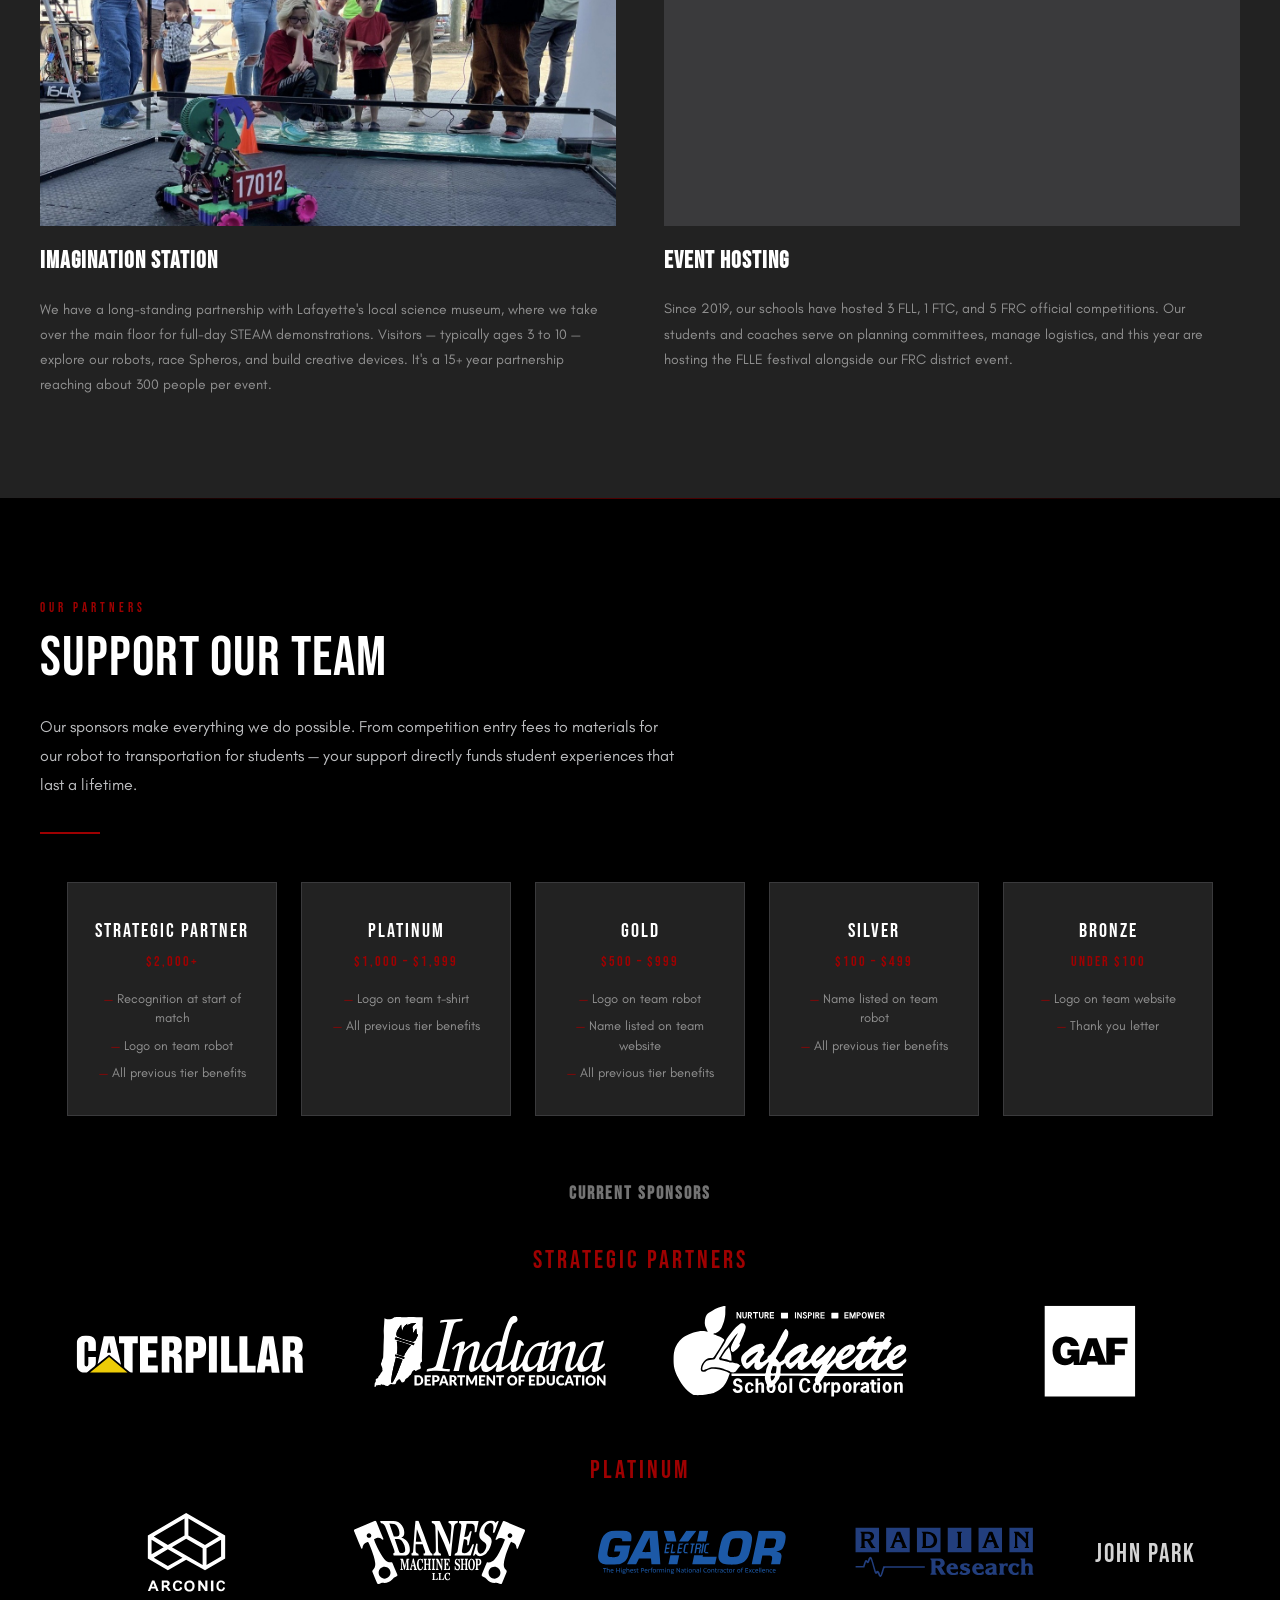
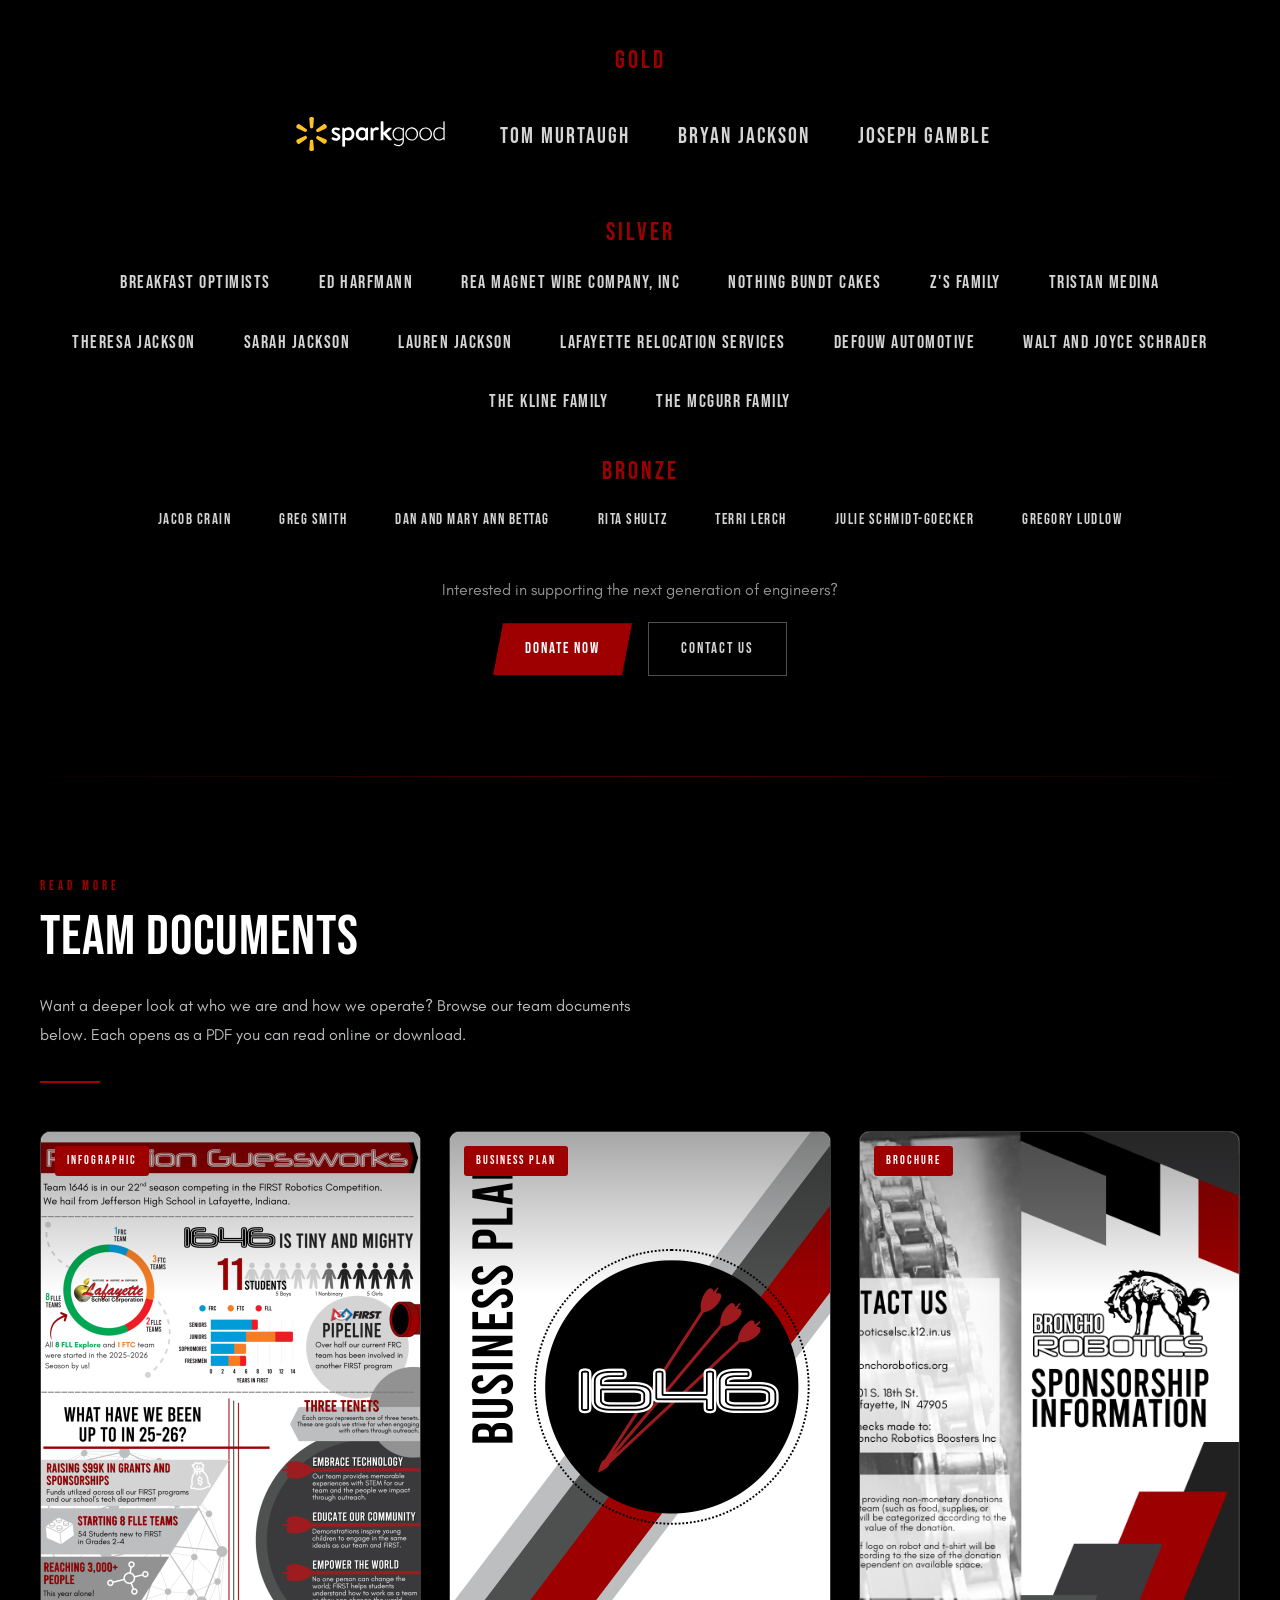
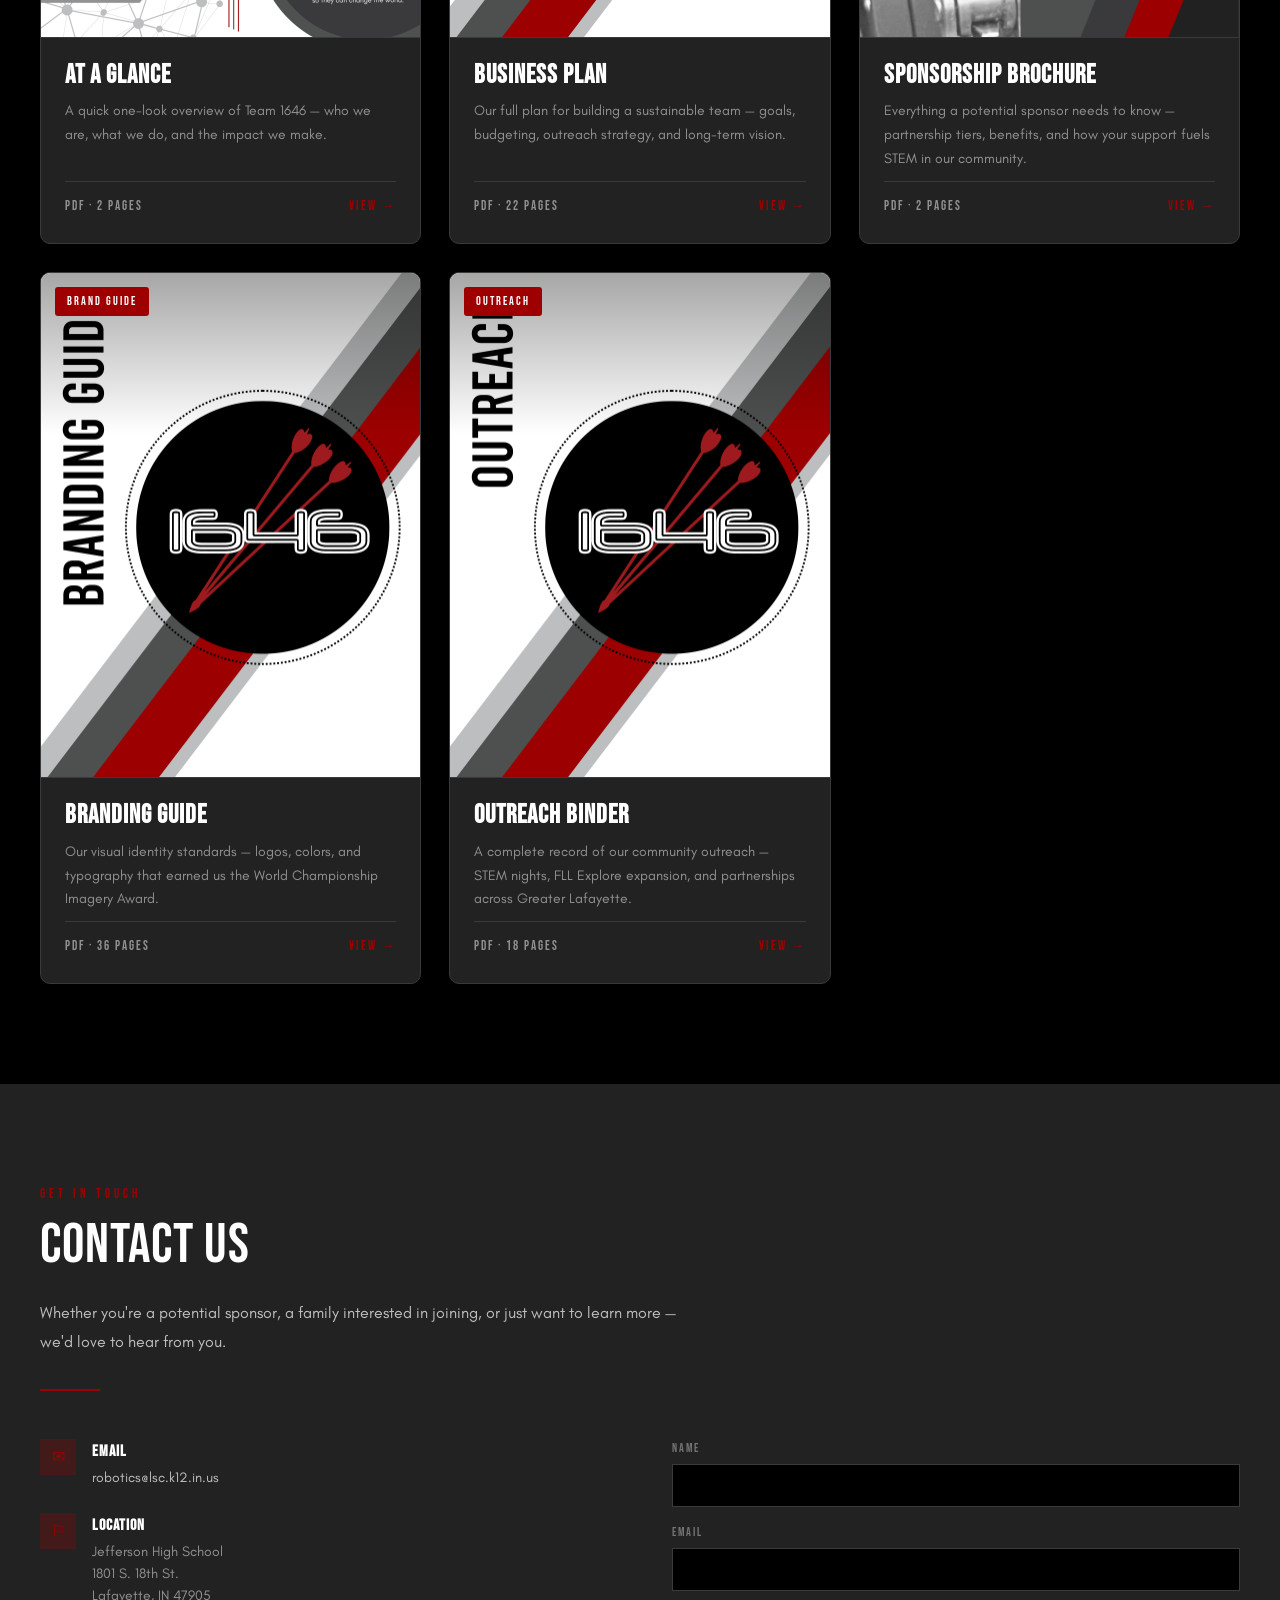
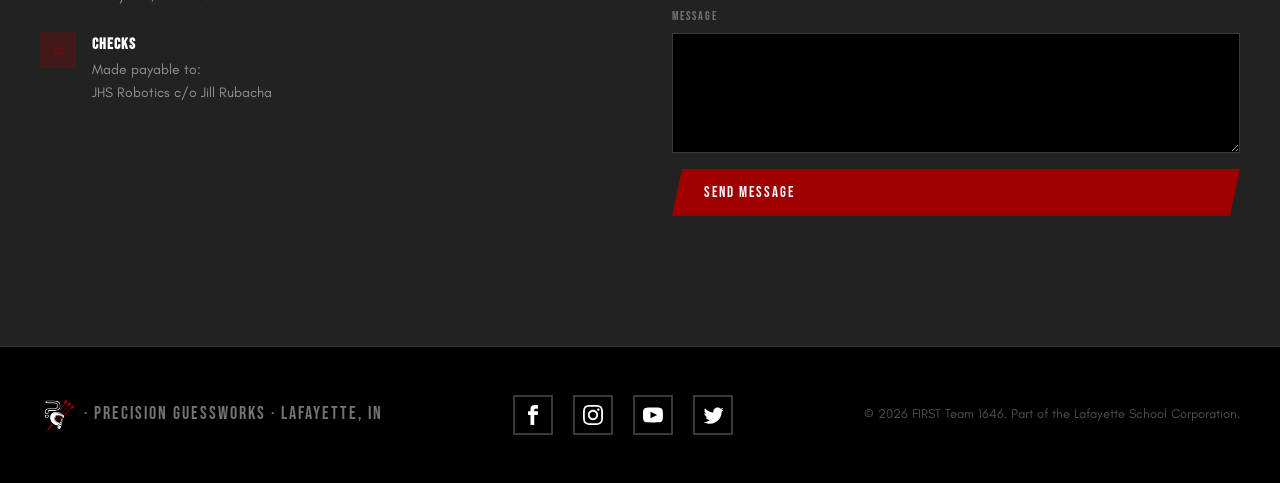
==== commit 5f0c1845: "Redesign Resources cards with PDF cover previews; activate Outreach Binder Replace the plain text do" ====
--- a/index.html
+++ b/index.html
@@ -468,59 +468,82 @@
         </div>
         <div class="red-line"></div>
 
-        <!-- To add a document: drop the PDF into the documents/ folder and add
-             a matching .doc-card linking to it. To publish the Outreach Binder,
-             upload it as documents/Outreach-Binder.pdf and remove the
-             "doc-card--soon" class plus the "Coming soon" tag on its card. -->
+        <!-- To add a document: drop the PDF into documents/, render a cover
+             thumbnail into images/documents/, and add a matching .doc-card. -->
         <div class="doc-grid">
           <a class="doc-card" href="documents/At-a-Glance-Handout.pdf"
             target="_blank" rel="noopener">
-            <div class="doc-icon">PDF</div>
+            <div class="doc-thumb">
+              <img src="images/documents/at-a-glance.png"
+                alt="At a Glance handout cover" loading="lazy">
+              <span class="doc-badge">Infographic</span>
+            </div>
             <div class="doc-body">
               <h3>At a Glance</h3>
               <p>A quick one-look overview of Team 1646 — who we are, what we do,
                 and the impact we make.</p>
-              <span class="doc-meta">View PDF &rarr;</span>
+              <span class="doc-meta">PDF &middot; 2 pages
+                <span class="doc-cta">View &rarr;</span></span>
             </div>
           </a>
           <a class="doc-card" href="documents/Business-Plan.pdf"
             target="_blank" rel="noopener">
-            <div class="doc-icon">PDF</div>
+            <div class="doc-thumb">
+              <img src="images/documents/business-plan.png"
+                alt="Business Plan cover" loading="lazy">
+              <span class="doc-badge">Business Plan</span>
+            </div>
             <div class="doc-body">
               <h3>Business Plan</h3>
               <p>Our full plan for building a sustainable team — goals,
                 budgeting, outreach strategy, and long-term vision.</p>
-              <span class="doc-meta">View PDF &rarr;</span>
+              <span class="doc-meta">PDF &middot; 22 pages
+                <span class="doc-cta">View &rarr;</span></span>
             </div>
           </a>
           <a class="doc-card" href="documents/Sponsorship-Brochure.pdf"
             target="_blank" rel="noopener">
-            <div class="doc-icon">PDF</div>
+            <div class="doc-thumb doc-thumb--wide">
+              <img src="images/documents/sponsorship-brochure.png"
+                alt="Sponsorship Brochure cover" loading="lazy">
+              <span class="doc-badge">Brochure</span>
+            </div>
             <div class="doc-body">
               <h3>Sponsorship Brochure</h3>
               <p>Everything a potential sponsor needs to know — partnership tiers,
                 benefits, and how your support fuels STEM in our community.</p>
-              <span class="doc-meta">View PDF &rarr;</span>
+              <span class="doc-meta">PDF &middot; 2 pages
+                <span class="doc-cta">View &rarr;</span></span>
             </div>
           </a>
           <a class="doc-card" href="documents/Branding-Guide.pdf"
             target="_blank" rel="noopener">
-            <div class="doc-icon">PDF</div>
+            <div class="doc-thumb">
+              <img src="images/documents/branding-guide.png"
+                alt="Branding Guide cover" loading="lazy">
+              <span class="doc-badge">Brand Guide</span>
+            </div>
             <div class="doc-body">
               <h3>Branding Guide</h3>
               <p>Our visual identity standards — logos, colors, and typography
                 that earned us the World Championship Imagery Award.</p>
-              <span class="doc-meta">View PDF &rarr;</span>
+              <span class="doc-meta">PDF &middot; 36 pages
+                <span class="doc-cta">View &rarr;</span></span>
             </div>
           </a>
-          <a class="doc-card doc-card--soon"
-            href="documents/Outreach-Binder.pdf" target="_blank" rel="noopener">
-            <div class="doc-icon">PDF</div>
+          <a class="doc-card" href="documents/Outreach Binder.pdf"
+            target="_blank" rel="noopener">
+            <div class="doc-thumb">
+              <img src="images/documents/outreach-binder.png"
+                alt="Outreach Binder cover" loading="lazy">
+              <span class="doc-badge">Outreach</span>
+            </div>
             <div class="doc-body">
-              <h3>Outreach Binder <span class="doc-tag">Coming soon</span></h3>
+              <h3>Outreach Binder</h3>
               <p>A complete record of our community outreach — STEM nights, FLL
                 Explore expansion, and partnerships across Greater Lafayette.</p>
-              <span class="doc-meta">View PDF &rarr;</span>
+              <span class="doc-meta">PDF &middot; 18 pages
+                <span class="doc-cta">View &rarr;</span></span>
             </div>
           </a>
         </div>
--- a/index.css
+++ b/index.css
@@ -636,43 +636,77 @@
   }
   .doc-grid {
     display: grid;
-    grid-template-columns: repeat(auto-fill, minmax(300px, 1fr));
-    gap: 24px;
+    grid-template-columns: repeat(auto-fill, minmax(320px, 1fr));
+    gap: 28px;
     margin-top: 48px;
   }
   .doc-card {
     display: flex;
-    align-items: flex-start;
-    gap: 20px;
-    padding: 28px 24px;
+    flex-direction: column;
     background: var(--gray-900);
     border: 1px solid var(--gray-800);
-    border-left: 3px solid var(--red);
+    border-radius: 10px;
+    overflow: hidden;
     text-decoration: none;
-    transition: background 0.3s, transform 0.3s;
+    transition: transform 0.3s, border-color 0.3s, box-shadow 0.3s;
   }
   .doc-card:hover {
-    background: rgba(58,58,60,0.4);
-    transform: translateY(-3px);
-  }
-  .doc-icon {
-    flex-shrink: 0;
-    width: 48px;
-    height: 60px;
-    display: flex;
-    align-items: center;
-    justify-content: center;
-    font-family: var(--font-heading);
-    font-size: 14px;
-    letter-spacing: 1px;
+    transform: translateY(-6px);
+    border-color: var(--red);
+    box-shadow: 0 18px 40px rgba(0,0,0,0.55);
+  }
+  /* Cover preview — portrait to match letter-size documents */
+  .doc-thumb {
+    position: relative;
+    aspect-ratio: 3 / 4;
+    overflow: hidden;
+    background: var(--white);
+    border-bottom: 1px solid var(--gray-800);
+  }
+  .doc-thumb img {
+    width: 100%;
+    height: 100%;
+    object-fit: cover;
+    object-position: center top;
+    transition: transform 0.5s ease;
+  }
+  /* Landscape covers (e.g. the tri-fold brochure) — show the title panel */
+  .doc-thumb--wide img { object-position: right center; }
+  .doc-card:hover .doc-thumb img { transform: scale(1.04); }
+  /* Gentle fade so the badge stays legible over any cover */
+  .doc-thumb::after {
+    content: '';
+    position: absolute;
+    inset: 0;
+    background: linear-gradient(to bottom,
+      rgba(0,0,0,0.35) 0%, transparent 32%);
+    pointer-events: none;
+  }
+  .doc-badge {
+    position: absolute;
+    top: 14px;
+    left: 14px;
+    z-index: 1;
+    font-family: var(--font-heading);
+    font-size: 12px;
+    letter-spacing: 2px;
+    text-transform: uppercase;
     color: var(--white);
     background: var(--red);
-    border-radius: 2px;
-  }
-  .doc-body { display: flex; flex-direction: column; gap: 8px; }
+    padding: 5px 12px;
+    border-radius: 3px;
+  }
+  .doc-body {
+    display: flex;
+    flex-direction: column;
+    gap: 10px;
+    padding: 24px 24px 26px;
+    flex: 1;
+  }
   .doc-body h3 {
     font-family: var(--font-heading);
-    font-size: 22px;
+    font-size: 26px;
+    line-height: 1.05;
     color: var(--white);
     letter-spacing: 1px;
   }
@@ -682,29 +716,23 @@
     line-height: 1.7;
   }
   .doc-meta {
+    margin-top: auto;
+    padding-top: 14px;
+    display: flex;
+    align-items: center;
+    justify-content: space-between;
+    border-top: 1px solid var(--gray-800);
     font-family: var(--font-heading);
     font-size: 13px;
     letter-spacing: 2px;
     text-transform: uppercase;
-    color: var(--red);
-    margin-top: 4px;
-  }
-  .doc-card:hover .doc-meta { color: var(--white); }
-  .doc-tag {
-    display: inline-block;
-    font-family: var(--font-heading);
-    font-size: 11px;
-    letter-spacing: 1px;
-    color: var(--gray-300);
-    background: var(--gray-800);
-    padding: 2px 8px;
-    border-radius: 2px;
-    vertical-align: middle;
-  }
-  /* The Outreach Binder is not published yet — soften its card until the
-     PDF is added to documents/ and the doc-card--soon class is removed. */
-  .doc-card--soon .doc-icon { background: var(--gray-800); }
-  .doc-card--soon .doc-meta { color: var(--gray-400); }
+    color: var(--gray-400);
+  }
+  .doc-cta { color: var(--red); transition: transform 0.3s; }
+  .doc-card:hover .doc-cta {
+    color: var(--white);
+    transform: translateX(4px);
+  }
 
   /* ============================================================
      CONTACT
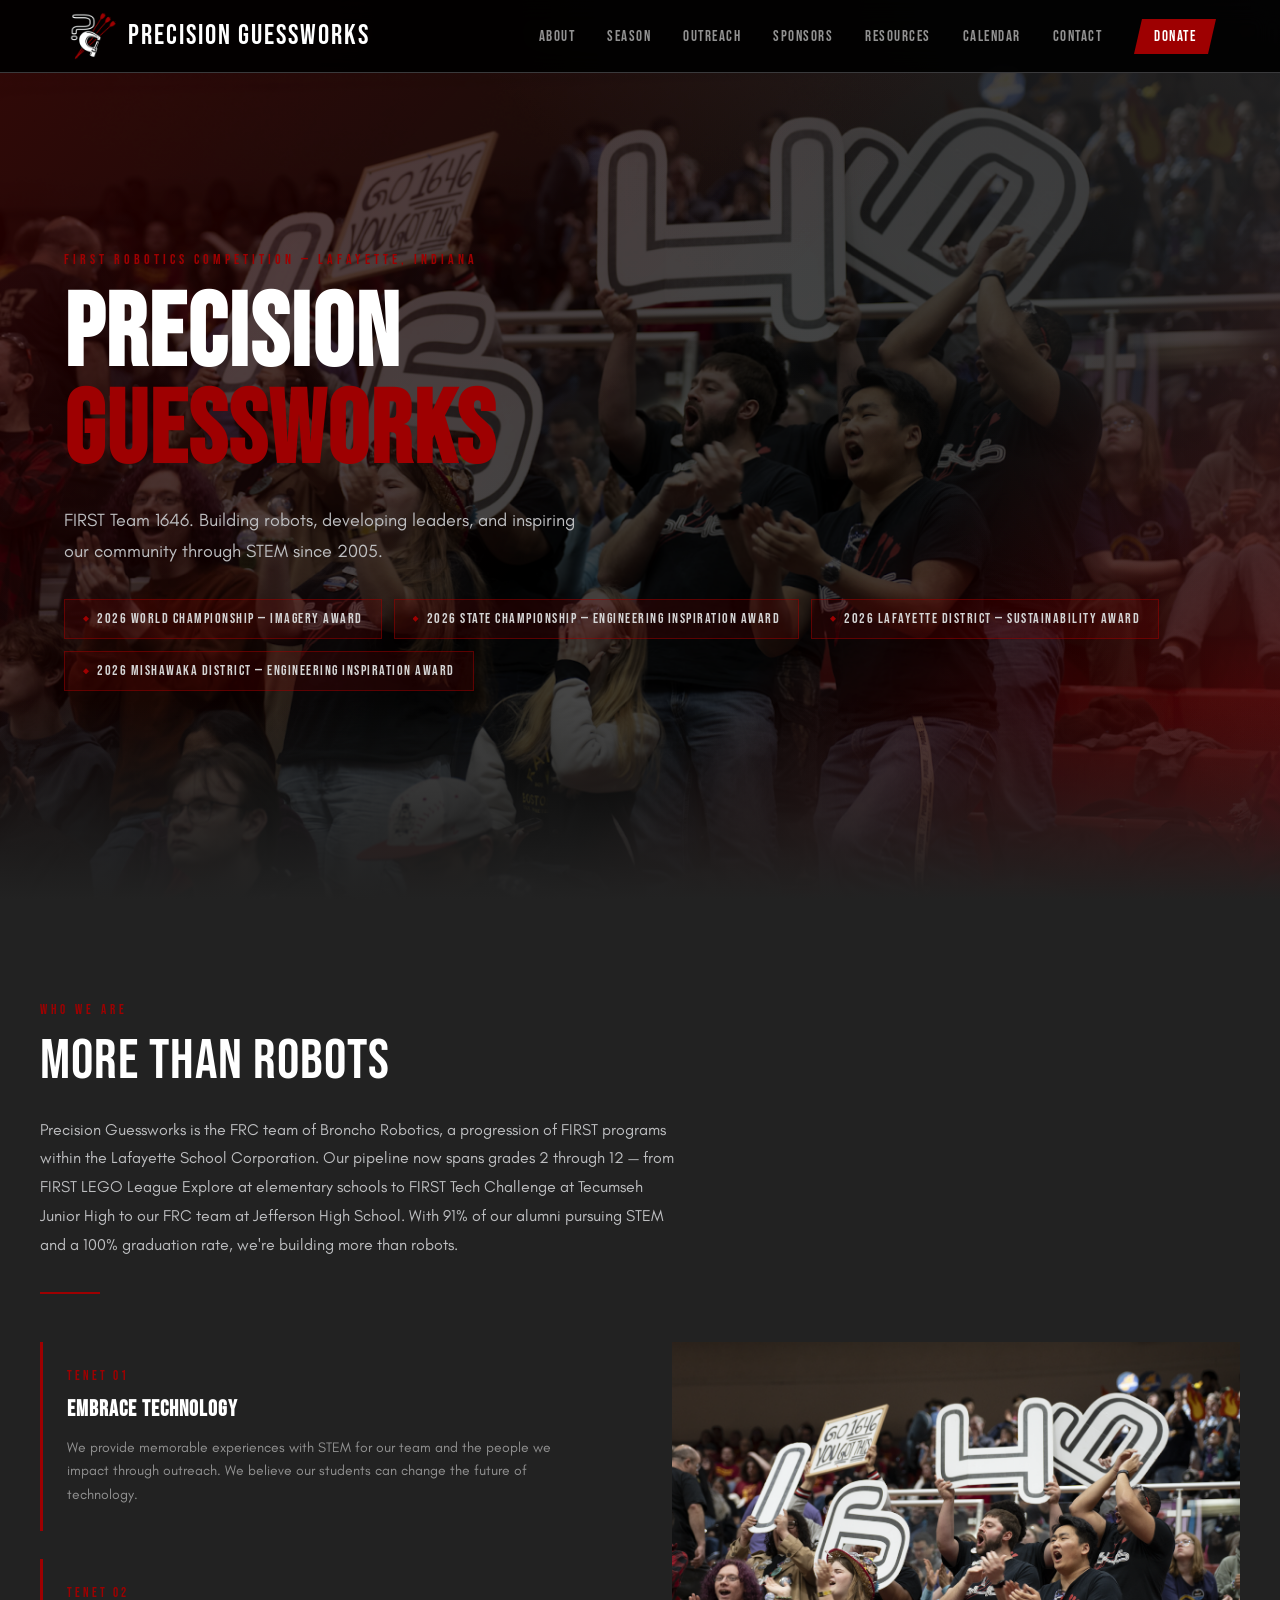
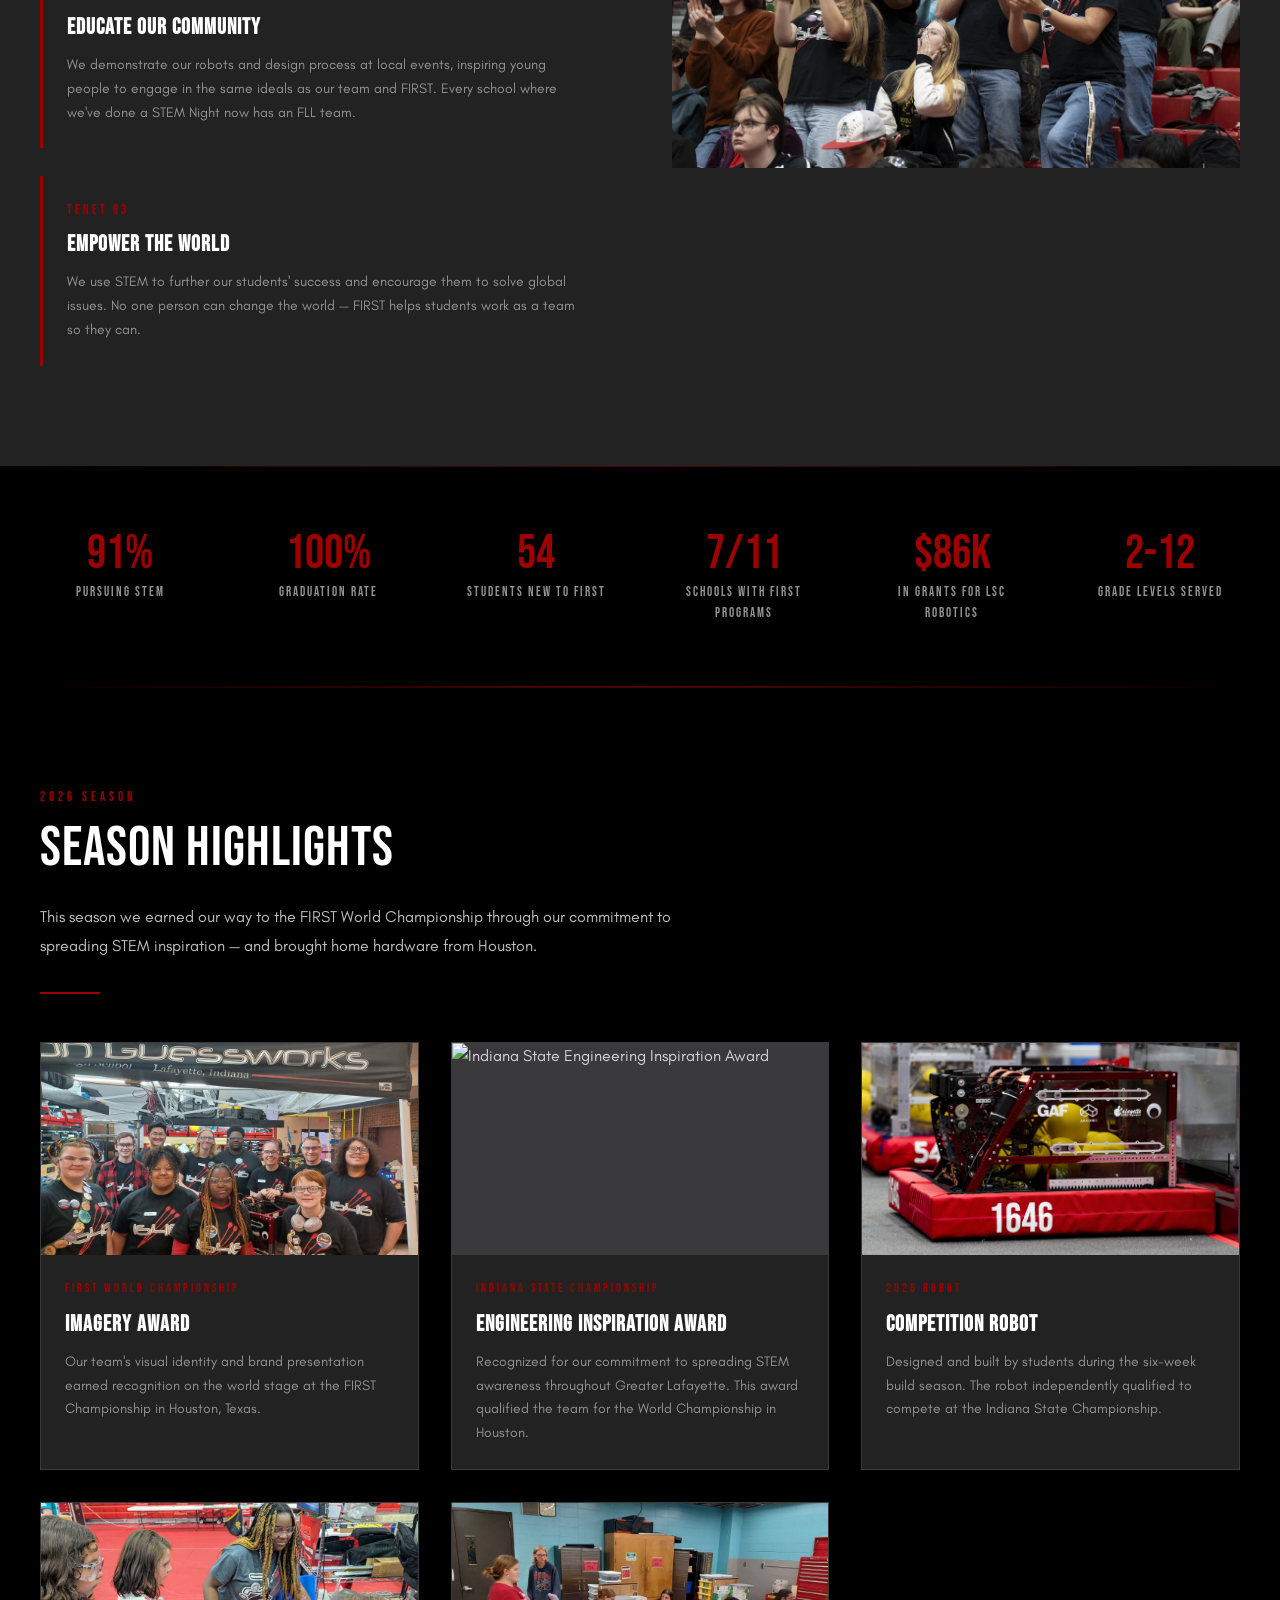
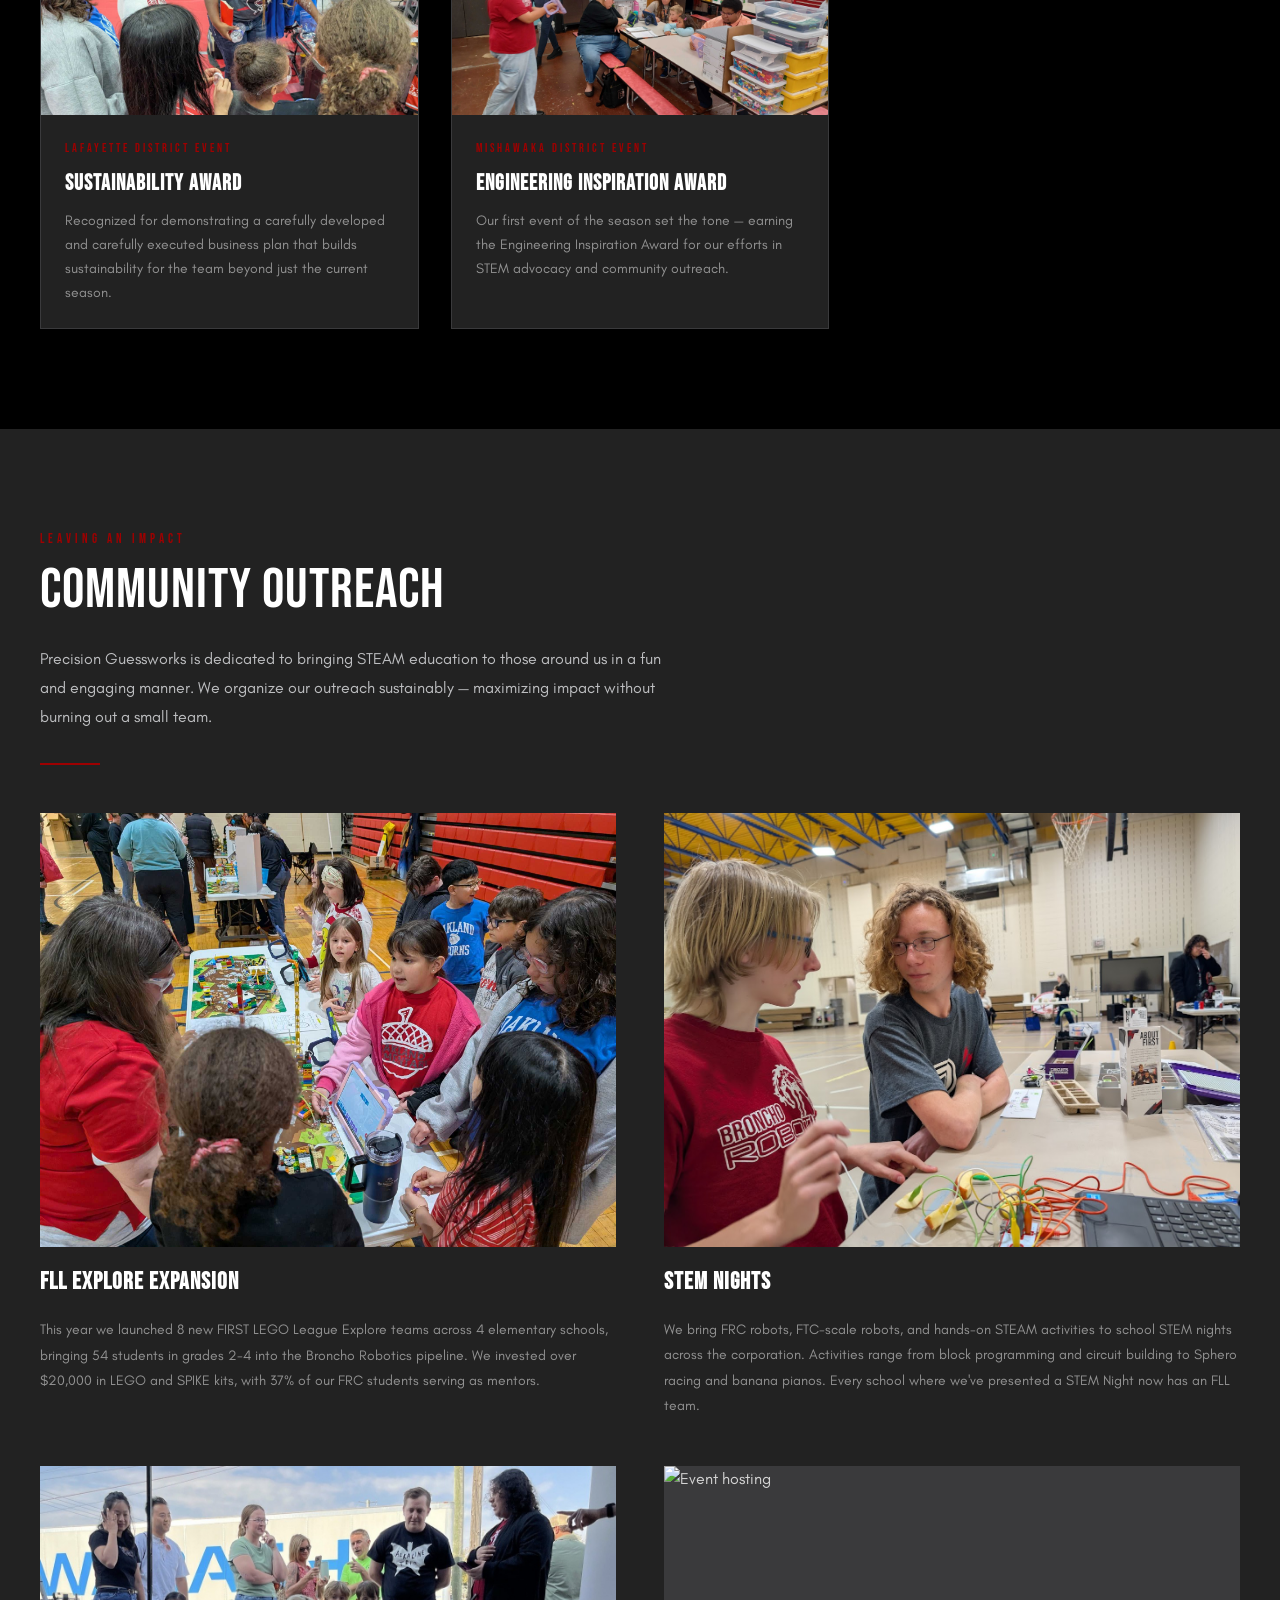
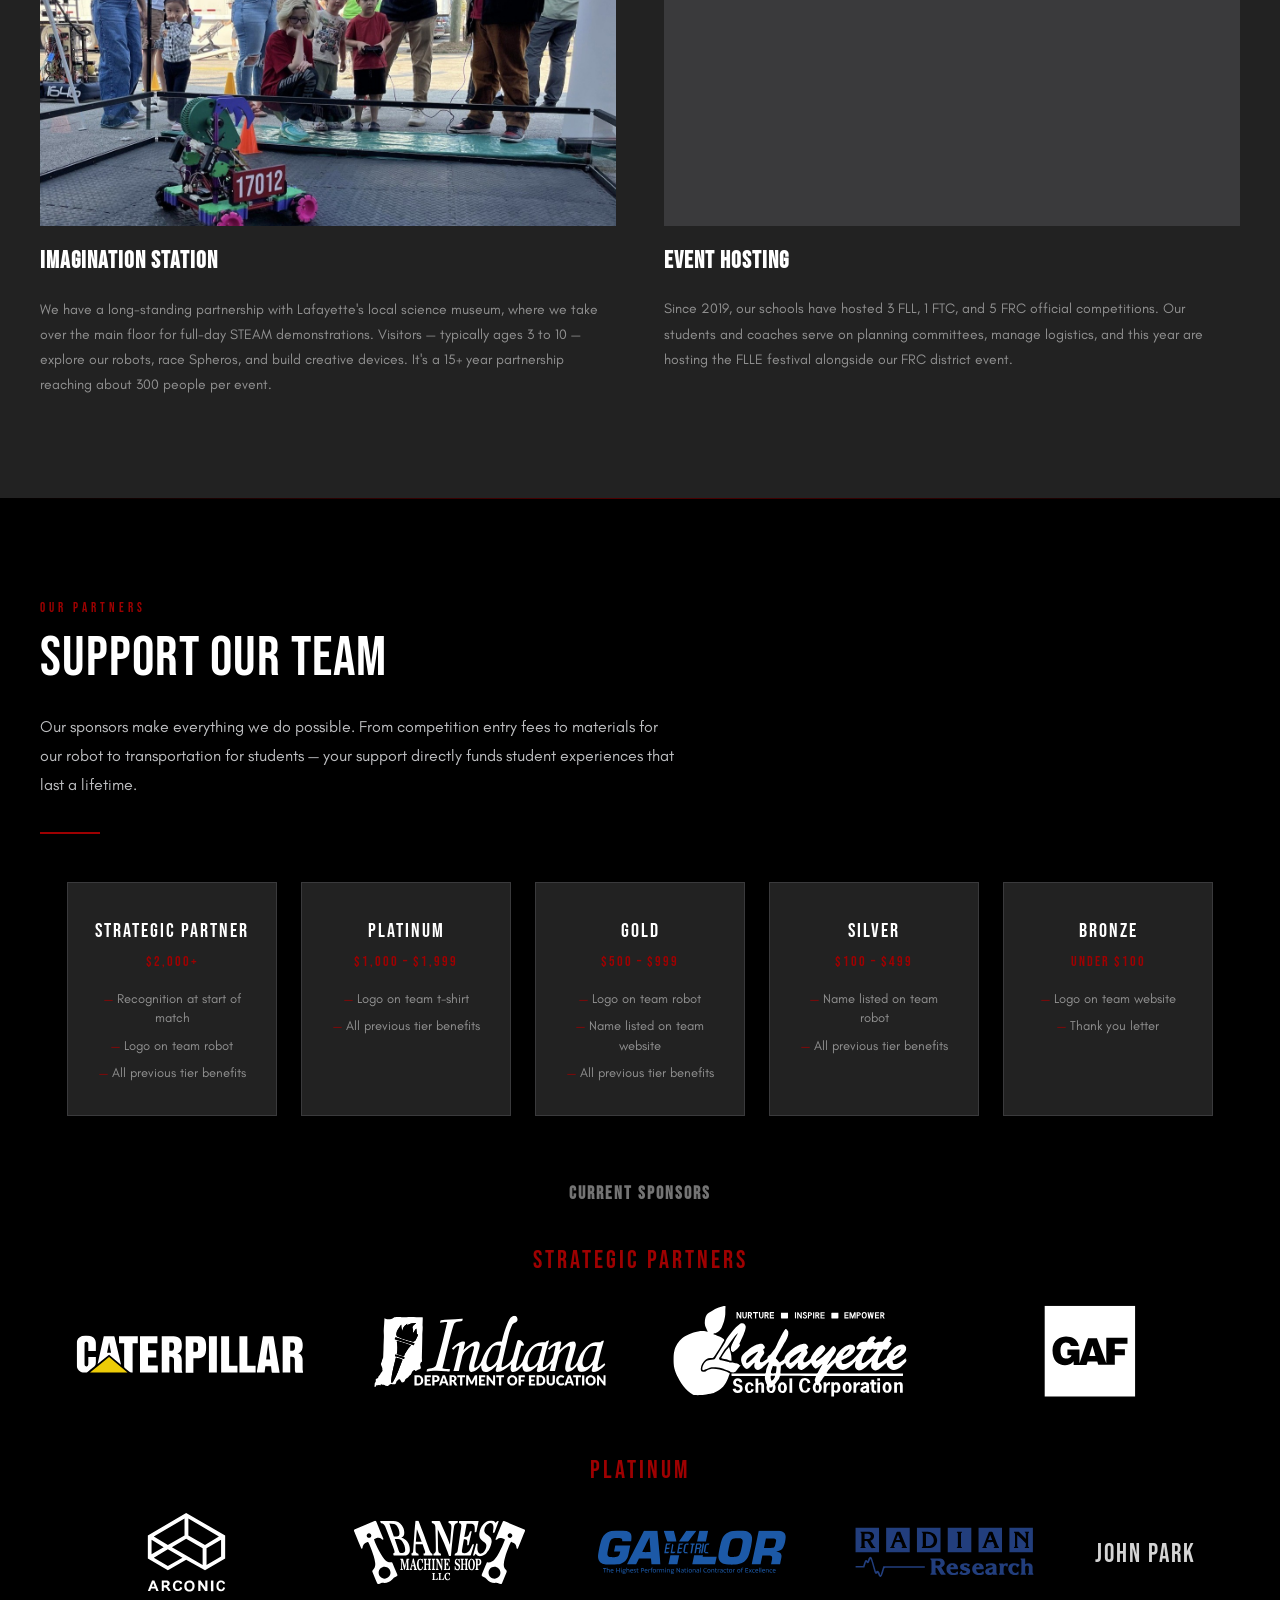
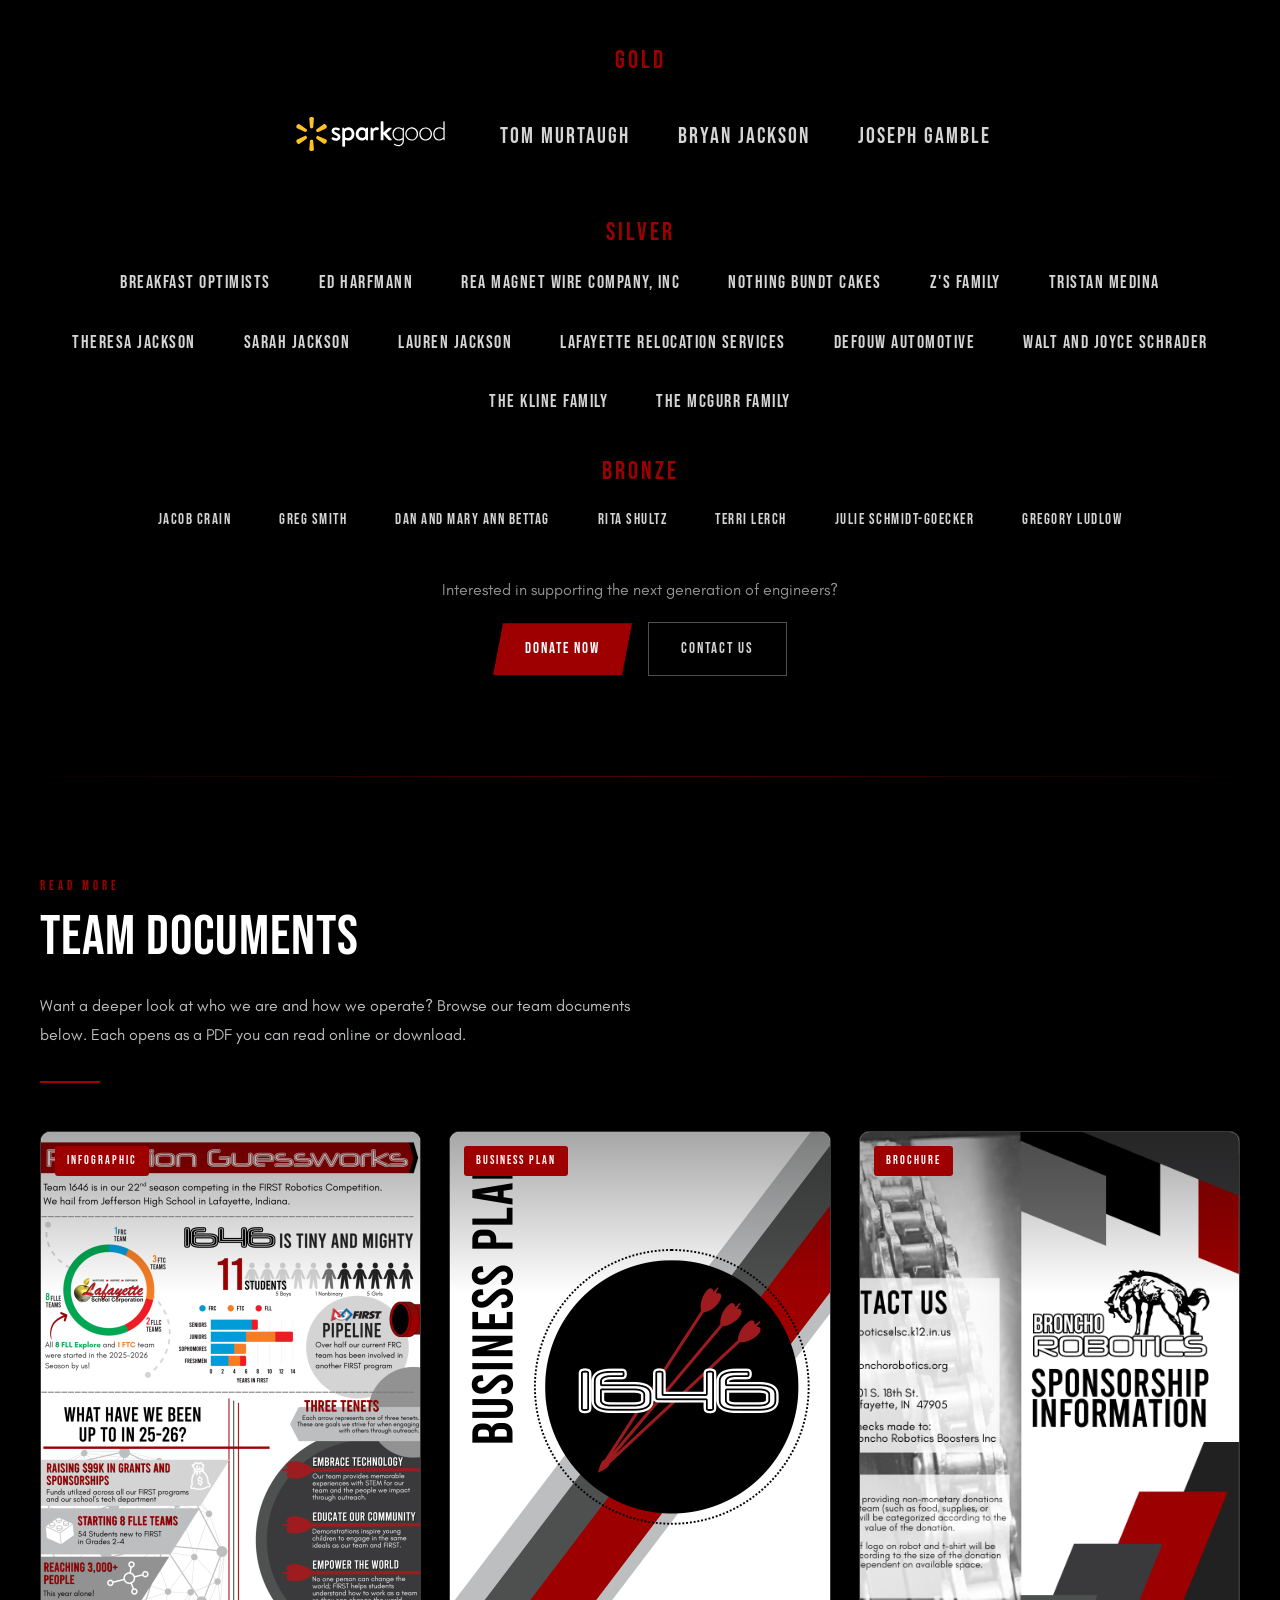
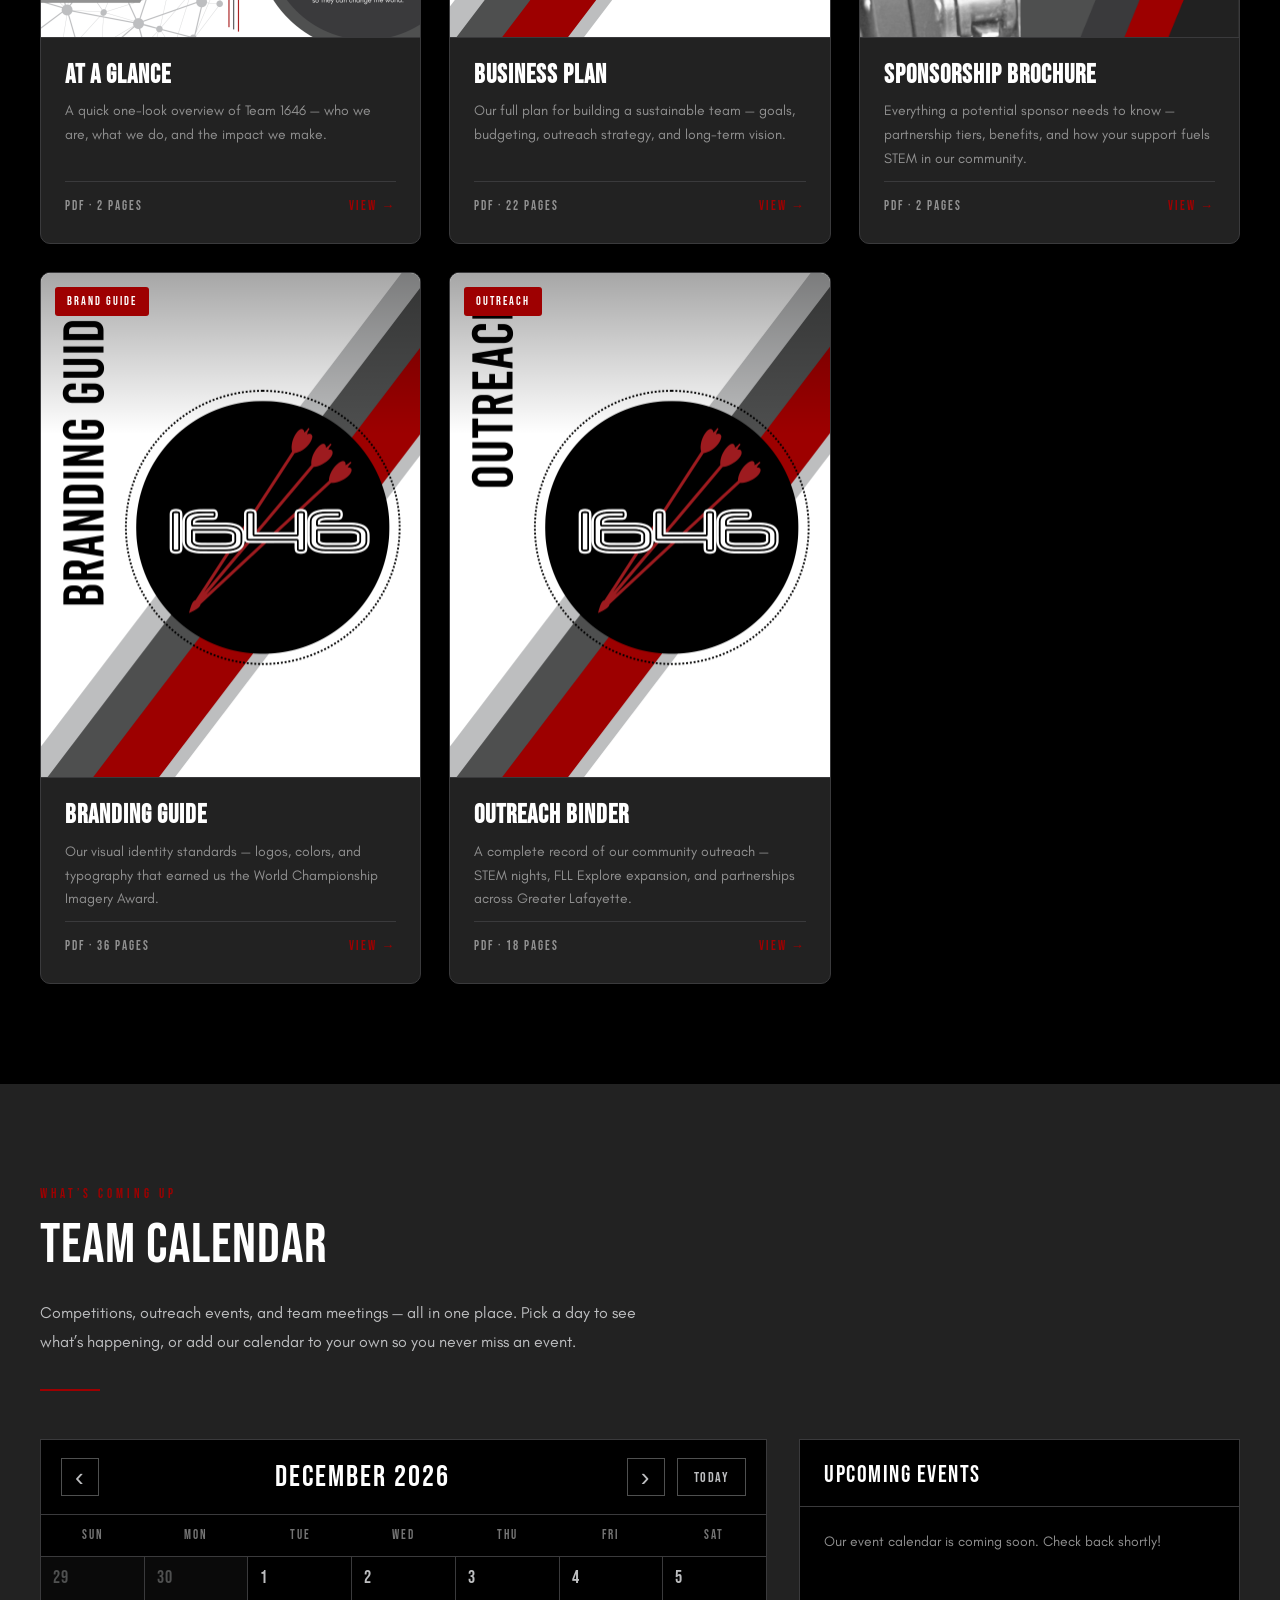
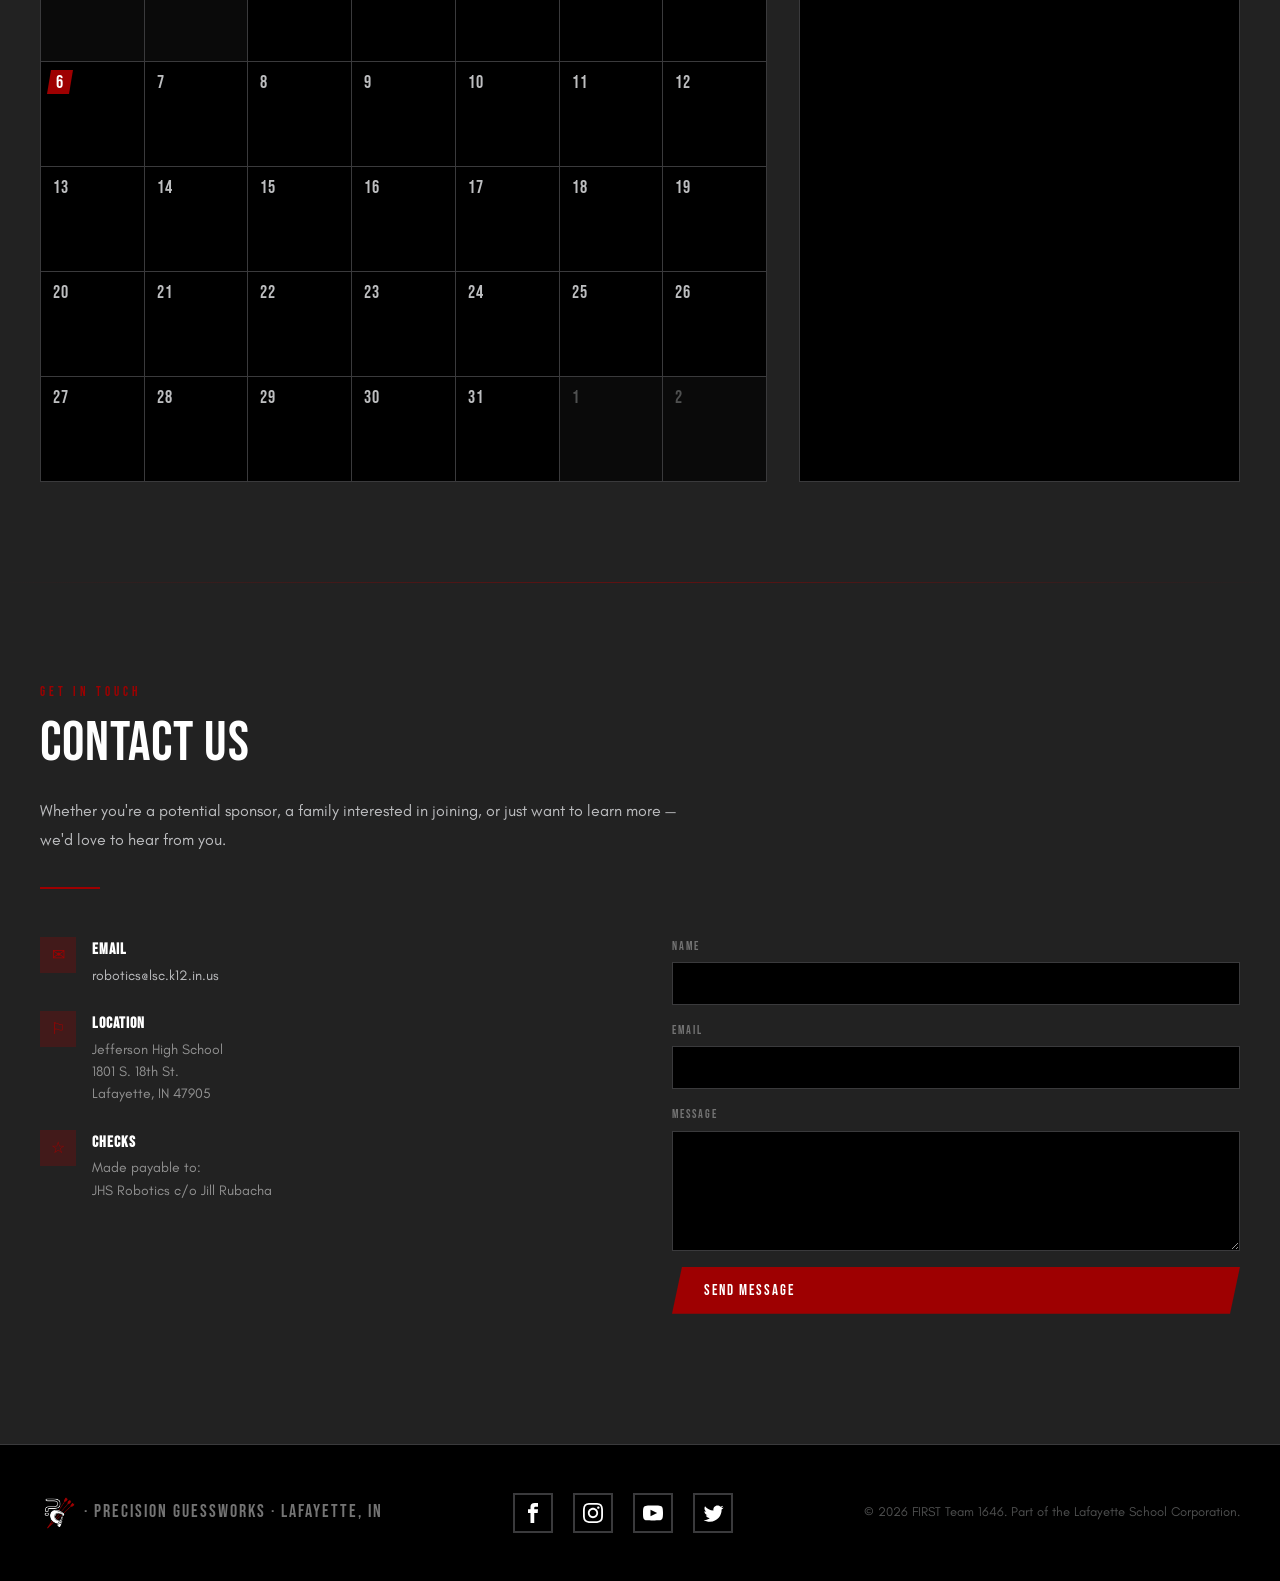
==== commit 3c047746: "Add branded Team Calendar section fed by Google Calendar New section between Resources and Contact (" ====
--- a/index.html
+++ b/index.html
@@ -42,6 +42,7 @@
           <li><a href="#outreach">Outreach</a></li>
           <li><a href="#sponsors">Sponsors</a></li>
           <li><a href="#resources">Resources</a></li>
+          <li><a href="#calendar">Calendar</a></li>
           <li><a href="#contact">Contact</a></li>
           <li><a
               href="https://checkout.square.site/merchant/MLM3GZTVV1CB7/checkout/X7NILXOKUZPVS5HCDIINUBYX"
@@ -550,6 +551,60 @@
       </div>
     </section>
 
+    <!-- ====== CALENDAR ====== -->
+    <!-- Events are pulled live from the team's public Google Calendar.
+         Set CALENDAR_ID and API_KEY in the calendar script near the bottom
+         of this file. -->
+    <section id="calendar">
+      <div class="section-inner">
+        <div class="section-label">What&rsquo;s Coming Up</div>
+        <div class="section-title">Team Calendar</div>
+        <div class="section-body">
+          Competitions, outreach events, and team meetings &mdash; all in one
+          place. Pick a day to see what&rsquo;s happening, or add our calendar
+          to your own so you never miss an event.
+        </div>
+        <div class="red-line"></div>
+
+        <div class="cal" id="team-calendar">
+          <div class="cal-month">
+            <div class="cal-toolbar">
+              <button type="button" class="cal-nav" data-cal="prev"
+                aria-label="Previous month">&lsaquo;</button>
+              <h3 class="cal-title" data-cal="title" aria-live="polite"></h3>
+              <button type="button" class="cal-nav" data-cal="next"
+                aria-label="Next month">&rsaquo;</button>
+              <button type="button" class="cal-today"
+                data-cal="today">Today</button>
+            </div>
+            <div class="cal-weekdays" aria-hidden="true">
+              <span>Sun</span><span>Mon</span><span>Tue</span><span>Wed</span>
+              <span>Thu</span><span>Fri</span><span>Sat</span>
+            </div>
+            <div class="cal-grid" data-cal="grid"></div>
+          </div>
+
+          <div class="cal-agenda">
+            <div class="cal-agenda-head">
+              <h3 data-cal="agenda-title">Upcoming</h3>
+              <button type="button" class="cal-clear" data-cal="clear"
+                hidden>Show all</button>
+            </div>
+            <p class="cal-status" data-cal="status" role="status"
+              aria-live="polite"></p>
+            <ul class="cal-events" data-cal="events"></ul>
+          </div>
+        </div>
+
+        <div class="cal-actions" data-cal="actions" hidden>
+          <a class="btn btn-primary" data-cal="subscribe" target="_blank"
+            rel="noopener">Add to My Calendar</a>
+          <a class="btn btn-outline" data-cal="open" target="_blank"
+            rel="noopener">Open in Google Calendar</a>
+        </div>
+      </div>
+    </section>
+
     <!-- ====== CONTACT ====== -->
     <section id="contact">
       <div class="section-inner">
@@ -706,5 +761,346 @@
       })();
     </script>
 
+    <!-- ====== TEAM CALENDAR ====== -->
+    <script>
+      (function () {
+        // ---- Configuration -------------------------------------------------
+        // CALENDAR_ID: Google Calendar > Settings > (your calendar) >
+        //   "Integrate calendar" > Calendar ID. The calendar must be public
+        //   ("Make available to public" under Access permissions).
+        // API_KEY: a Google Cloud API key with the Google Calendar API
+        //   enabled. Restrict it to this site's domain (HTTP referrers).
+        var CALENDAR_ID = 'YOUR_CALENDAR_ID@group.calendar.google.com';
+        var API_KEY = 'YOUR_GOOGLE_API_KEY';
+        var TIME_ZONE = 'America/Indiana/Indianapolis';
+        var MAX_CHIPS = 2;
+        var UPCOMING_COUNT = 8;
+
+        var root = document.getElementById('team-calendar');
+        if (!root) return;
+        var section = document.getElementById('calendar');
+        function $(name) { return section.querySelector('[data-cal="' + name + '"]'); }
+
+        var els = {
+          title: $('title'), grid: $('grid'), agendaTitle: $('agenda-title'),
+          clear: $('clear'), status: $('status'), events: $('events'),
+          actions: $('actions'), subscribe: $('subscribe'), open: $('open')
+        };
+
+        var configured = CALENDAR_ID.indexOf('YOUR_') === -1
+          && API_KEY.indexOf('YOUR_') === -1;
+
+        var fmtMonthYear = new Intl.DateTimeFormat('en-US', { month: 'long', year: 'numeric' });
+        var fmtMonth = new Intl.DateTimeFormat('en-US', { month: 'long' });
+        var fmtMonthShort = new Intl.DateTimeFormat('en-US', { month: 'short' });
+        var fmtWeekday = new Intl.DateTimeFormat('en-US', { weekday: 'short' });
+        var fmtLongDay = new Intl.DateTimeFormat('en-US', { weekday: 'long', month: 'long', day: 'numeric' });
+        var fmtFullDay = new Intl.DateTimeFormat('en-US', { month: 'long', day: 'numeric', year: 'numeric' });
+        var fmtShortDay = new Intl.DateTimeFormat('en-US', { month: 'short', day: 'numeric' });
+        var fmtTime = new Intl.DateTimeFormat('en-US', { hour: 'numeric', minute: '2-digit' });
+
+        var today = startOfDay(new Date());
+        var view = new Date(today.getFullYear(), today.getMonth(), 1);
+        var selected = null;
+        var events = [];
+        var upcoming = [];
+        var upcomingRequest = null;
+        var cache = {};
+        var requestId = 0;
+
+        if (configured) {
+          els.subscribe.href = 'https://calendar.google.com/calendar/render?cid='
+            + encodeURIComponent(CALENDAR_ID);
+          els.open.href = 'https://calendar.google.com/calendar/embed?src='
+            + encodeURIComponent(CALENDAR_ID) + '&ctz=' + encodeURIComponent(TIME_ZONE);
+          els.actions.hidden = false;
+        }
+
+        $('prev').addEventListener('click', function () { goTo(addMonths(view, -1)); });
+        $('next').addEventListener('click', function () { goTo(addMonths(view, 1)); });
+        $('today').addEventListener('click', function () {
+          selected = null;
+          goTo(new Date(today.getFullYear(), today.getMonth(), 1));
+        });
+        els.clear.addEventListener('click', function () {
+          selected = null;
+          renderGrid();
+          renderAgenda();
+        });
+
+        goTo(view);
+
+        // ---- Data ----------------------------------------------------------
+        function goTo(month) {
+          view = month;
+          els.title.textContent = fmtMonthYear.format(view);
+          var id = ++requestId;
+          events = [];
+          renderGrid();
+
+          if (!configured) {
+            renderAgenda();
+            setStatus('Our event calendar is coming soon. Check back shortly!');
+            return;
+          }
+
+          root.classList.add('is-loading');
+          setStatus('Loading events…');
+          els.events.textContent = '';
+
+          var needed = [load(view), isCurrentMonth() ? loadUpcoming() : upcoming];
+          Promise.all(needed).then(function (results) {
+            if (id !== requestId) return;
+            events = results[0];
+            upcoming = results[1];
+            root.classList.remove('is-loading');
+            renderGrid();
+            renderAgenda();
+          }, function () {
+            if (id !== requestId) return;
+            root.classList.remove('is-loading');
+            renderAgenda();
+            els.events.textContent = '';
+            setStatus('We couldn’t load the calendar right now. '
+              + 'Please try again later.', 'error');
+          });
+        }
+
+        // Events shown in the month grid (including spill-over days).
+        function load(month) {
+          var key = month.getFullYear() + '-' + month.getMonth();
+          if (cache[key]) return cache[key];
+          var range = gridRange(month);
+          cache[key] = request('&maxResults=250'
+            + '&timeMin=' + encodeURIComponent(range.start.toISOString())
+            + '&timeMax=' + encodeURIComponent(range.end.toISOString()));
+          cache[key].catch(function () { delete cache[key]; });
+          return cache[key];
+        }
+
+        // The next few events from now, whatever month they fall in.
+        function loadUpcoming() {
+          if (!upcomingRequest) {
+            upcomingRequest = request('&maxResults=' + UPCOMING_COUNT
+              + '&timeMin=' + encodeURIComponent(new Date().toISOString()));
+            upcomingRequest.catch(function () { upcomingRequest = null; });
+          }
+          return upcomingRequest;
+        }
+
+        function request(params) {
+          var url = 'https://www.googleapis.com/calendar/v3/calendars/'
+            + encodeURIComponent(CALENDAR_ID) + '/events'
+            + '?key=' + encodeURIComponent(API_KEY)
+            + '&singleEvents=true&orderBy=startTime' + params;
+          return fetch(url).then(function (response) {
+            if (!response.ok) throw new Error('Calendar request failed');
+            return response.json();
+          }).then(function (data) {
+            return (data.items || []).filter(function (item) {
+              return item.status !== 'cancelled' && item.start;
+            }).map(normalize).sort(function (a, b) { return a.start - b.start; });
+          });
+        }
+
+        function normalize(item) {
+          var allDay = !!item.start.date;
+          var start = allDay ? parseDate(item.start.date) : new Date(item.start.dateTime);
+          var end = allDay ? parseDate(item.end.date) : new Date(item.end.dateTime);
+          return {
+            title: item.summary || 'Untitled event',
+            allDay: allDay,
+            start: start,
+            // End is exclusive; give zero-length events a sliver of duration.
+            end: end > start ? end : new Date(start.getTime() + 1),
+            location: item.location || '',
+            description: stripHtml(item.description || ''),
+            link: item.htmlLink || ''
+          };
+        }
+
+        // ---- Rendering -----------------------------------------------------
+        function renderGrid() {
+          var range = gridRange(view);
+          var frag = document.createDocumentFragment();
+          for (var day = range.start; day < range.end; day = addDays(day, 1)) {
+            var dayEvents = eventsBetween(day, addDays(day, 1));
+            var cell = document.createElement('button');
+            cell.type = 'button';
+            cell.className = 'cal-day';
+            if (day.getMonth() !== view.getMonth()) cell.classList.add('is-outside');
+            if (sameDay(day, today)) cell.classList.add('is-today');
+            if (selected && sameDay(day, selected)) cell.classList.add('is-selected');
+            if (dayEvents.length) cell.classList.add('has-events');
+            cell.setAttribute('aria-pressed', selected && sameDay(day, selected) ? 'true' : 'false');
+            cell.setAttribute('aria-label', fmtFullDay.format(day)
+              + (dayEvents.length ? ', ' + dayEvents.length
+                + (dayEvents.length === 1 ? ' event' : ' events') : ''));
+
+            var num = document.createElement('span');
+            num.className = 'cal-day-num';
+            num.textContent = day.getDate();
+            cell.appendChild(num);
+
+            if (dayEvents.length) {
+              var chips = document.createElement('span');
+              chips.className = 'cal-chips';
+              dayEvents.slice(0, MAX_CHIPS).forEach(function (ev) {
+                var chip = document.createElement('span');
+                chip.className = 'cal-chip' + (ev.allDay ? ' is-all-day' : '');
+                chip.textContent = ev.title;
+                chips.appendChild(chip);
+              });
+              if (dayEvents.length > MAX_CHIPS) {
+                var more = document.createElement('span');
+                more.className = 'cal-more';
+                more.textContent = '+' + (dayEvents.length - MAX_CHIPS) + ' more';
+                chips.appendChild(more);
+              }
+              cell.appendChild(chips);
+
+              var dots = document.createElement('span');
+              dots.className = 'cal-dots';
+              for (var i = 0; i < Math.min(dayEvents.length, 3); i++) {
+                dots.appendChild(document.createElement('i'));
+              }
+              cell.appendChild(dots);
+            }
+
+            cell.addEventListener('click', onDayClick.bind(null, day));
+            frag.appendChild(cell);
+          }
+          els.grid.textContent = '';
+          els.grid.appendChild(frag);
+        }
+
+        function onDayClick(day) {
+          if (selected && sameDay(day, selected)) {
+            selected = null;
+          } else {
+            selected = day;
+          }
+          if (day.getMonth() !== view.getMonth()) {
+            goTo(new Date(day.getFullYear(), day.getMonth(), 1));
+            return;
+          }
+          renderGrid();
+          renderAgenda();
+        }
+
+        function renderAgenda() {
+          var list, empty;
+          if (selected) {
+            els.agendaTitle.textContent = fmtLongDay.format(selected);
+            list = eventsBetween(selected, addDays(selected, 1));
+            empty = 'Nothing scheduled for this day.';
+          } else if (isCurrentMonth()) {
+            els.agendaTitle.textContent = 'Upcoming Events';
+            list = upcoming;
+            empty = 'No upcoming events yet. Check back soon!';
+          } else {
+            els.agendaTitle.textContent = fmtMonthYear.format(view);
+            list = eventsBetween(view, addMonths(view, 1));
+            empty = view < today
+              ? 'No events were scheduled this month.'
+              : 'Nothing scheduled for ' + fmtMonth.format(view) + ' yet.';
+          }
+          els.clear.hidden = !selected;
+
+          els.events.textContent = '';
+          list.forEach(function (ev) { els.events.appendChild(renderEvent(ev)); });
+          setStatus(list.length || !configured ? '' : empty);
+        }
+
+        function renderEvent(ev) {
+          var li = document.createElement('li');
+          li.className = 'cal-event';
+
+          var date = document.createElement('div');
+          date.className = 'cal-event-date';
+          date.appendChild(textEl('span', 'cal-event-dow', fmtWeekday.format(ev.start)));
+          date.appendChild(textEl('span', 'cal-event-dom', String(ev.start.getDate())));
+          date.appendChild(textEl('span', 'cal-event-mon', fmtMonthShort.format(ev.start)));
+          li.appendChild(date);
+
+          var body = document.createElement('div');
+          body.className = 'cal-event-body';
+          body.appendChild(textEl('h4', '', ev.title));
+          body.appendChild(textEl('p', 'cal-event-time', formatWhen(ev)));
+
+          if (ev.location) {
+            var loc = document.createElement('a');
+            loc.className = 'cal-event-loc';
+            loc.href = 'https://www.google.com/maps/search/?api=1&query='
+              + encodeURIComponent(ev.location);
+            loc.target = '_blank';
+            loc.rel = 'noopener';
+            loc.textContent = ev.location;
+            body.appendChild(loc);
+          }
+          if (ev.description) {
+            body.appendChild(textEl('p', 'cal-event-desc', ev.description));
+          }
+          li.appendChild(body);
+          return li;
+        }
+
+        function formatWhen(ev) {
+          if (ev.allDay) {
+            var last = addDays(ev.end, -1);
+            return sameDay(ev.start, last) ? 'All day'
+              : fmtShortDay.format(ev.start) + ' – ' + fmtShortDay.format(last);
+          }
+          if (sameDay(ev.start, ev.end)) {
+            return fmtTime.format(ev.start) + ' – ' + fmtTime.format(ev.end);
+          }
+          return fmtShortDay.format(ev.start) + ', ' + fmtTime.format(ev.start)
+            + ' – ' + fmtShortDay.format(ev.end) + ', ' + fmtTime.format(ev.end);
+        }
+
+        function setStatus(text, type) {
+          els.status.textContent = text;
+          els.status.className = 'cal-status' + (type ? ' ' + type : '');
+          els.status.hidden = !text;
+        }
+
+        // ---- Helpers -------------------------------------------------------
+        function isCurrentMonth() {
+          return view.getFullYear() === today.getFullYear()
+            && view.getMonth() === today.getMonth();
+        }
+        function eventsBetween(from, to) {
+          return events.filter(function (ev) { return ev.start < to && ev.end > from; });
+        }
+        function gridRange(month) {
+          var start = addDays(month, -month.getDay());
+          var days = month.getDay() + new Date(month.getFullYear(), month.getMonth() + 1, 0).getDate();
+          return { start: start, end: addDays(start, Math.ceil(days / 7) * 7) };
+        }
+        function textEl(tag, className, text) {
+          var el = document.createElement(tag);
+          if (className) el.className = className;
+          el.textContent = text;
+          return el;
+        }
+        function stripHtml(html) {
+          var doc = new DOMParser().parseFromString(
+            html.replace(/<br\s*\/?>/gi, '\n'), 'text/html');
+          return (doc.body.textContent || '').trim();
+        }
+        function parseDate(s) {
+          var p = s.split('-');
+          return new Date(+p[0], p[1] - 1, +p[2]);
+        }
+        function startOfDay(d) { return new Date(d.getFullYear(), d.getMonth(), d.getDate()); }
+        function addDays(d, n) { return new Date(d.getFullYear(), d.getMonth(), d.getDate() + n); }
+        function addMonths(d, n) { return new Date(d.getFullYear(), d.getMonth() + n, 1); }
+        function sameDay(a, b) {
+          return a.getFullYear() === b.getFullYear() && a.getMonth() === b.getMonth()
+            && a.getDate() === b.getDate();
+        }
+      })();
+    </script>
+
   </body>
 </html>
--- a/index.css
+++ b/index.css
@@ -735,9 +735,302 @@
   }
 
   /* ============================================================
+     CALENDAR
+     ============================================================ */
+  #calendar { background: var(--gray-900); }
+  .cal {
+    display: grid;
+    grid-template-columns: minmax(0, 1.65fr) minmax(0, 1fr);
+    gap: 32px;
+    margin-top: 48px;
+  }
+  .cal-month,
+  .cal-agenda {
+    background: var(--black);
+    border: 1px solid var(--gray-800);
+  }
+  .cal-toolbar {
+    display: flex;
+    align-items: center;
+    gap: 12px;
+    padding: 18px 20px;
+    border-bottom: 1px solid var(--gray-800);
+  }
+  .cal-title {
+    font-family: var(--font-heading);
+    font-size: 30px;
+    font-weight: 400;
+    letter-spacing: 2px;
+    color: var(--white);
+    line-height: 1;
+    min-width: 0;
+    flex: 1;
+    text-align: center;
+    order: 0;
+  }
+  .cal-nav,
+  .cal-today,
+  .cal-clear {
+    font-family: var(--font-heading);
+    letter-spacing: 1.5px;
+    text-transform: uppercase;
+    background: transparent;
+    color: var(--gray-300);
+    border: 1px solid var(--gray-700);
+    cursor: pointer;
+    transition: border-color 0.25s, color 0.25s, background 0.25s;
+  }
+  .cal-nav {
+    width: 38px;
+    height: 38px;
+    font-family: var(--font-body);
+    font-size: 26px;
+    line-height: 1;
+    display: flex;
+    align-items: center;
+    justify-content: center;
+    flex-shrink: 0;
+  }
+  .cal-nav[data-cal="prev"] { order: -1; }
+  .cal-nav[data-cal="next"] { order: 1; }
+  .cal-today {
+    order: 2;
+    font-size: 14px;
+    padding: 8px 16px;
+    height: 38px;
+  }
+  .cal-nav:hover,
+  .cal-today:hover,
+  .cal-clear:hover { border-color: var(--red); color: var(--white); }
+  .cal-nav:focus-visible,
+  .cal-today:focus-visible,
+  .cal-clear:focus-visible,
+  .cal-day:focus-visible {
+    outline: 2px solid var(--red);
+    outline-offset: 2px;
+  }
+
+  .cal-weekdays,
+  .cal-grid {
+    display: grid;
+    grid-template-columns: repeat(7, minmax(0, 1fr));
+  }
+  .cal-weekdays span {
+    font-family: var(--font-heading);
+    font-size: 13px;
+    letter-spacing: 2px;
+    text-transform: uppercase;
+    color: var(--gray-500);
+    text-align: center;
+    padding: 10px 0;
+    border-bottom: 1px solid var(--gray-800);
+  }
+  .cal-grid {
+    gap: 1px;
+    background: var(--gray-800);
+    transition: opacity 0.25s;
+  }
+  .cal.is-loading .cal-grid { opacity: 0.5; }
+  .cal-day {
+    position: relative;
+    min-height: 104px;
+    padding: 8px 6px 6px;
+    display: flex;
+    flex-direction: column;
+    align-items: stretch;
+    gap: 4px;
+    background: var(--black);
+    border: none;
+    color: var(--gray-300);
+    font-family: var(--font-body);
+    text-align: left;
+    cursor: pointer;
+    transition: background 0.2s;
+  }
+  .cal-day:hover { background: #111111; }
+  .cal-day.is-outside { background: #0a0a0a; }
+  .cal-day.is-outside .cal-day-num { color: var(--gray-700); }
+  .cal-day-num {
+    font-family: var(--font-heading);
+    font-size: 18px;
+    letter-spacing: 1px;
+    line-height: 1;
+    color: var(--gray-300);
+    align-self: flex-start;
+    padding: 4px 6px 2px;
+  }
+  .cal-day.is-today .cal-day-num {
+    background: var(--red);
+    color: var(--white);
+    clip-path: polygon(4px 0, 100% 0, calc(100% - 4px) 100%, 0 100%);
+    padding: 4px 9px 2px;
+  }
+  .cal-day.is-selected {
+    background: rgba(158, 0, 1, 0.18);
+    box-shadow: inset 0 0 0 2px var(--red);
+  }
+  .cal-chips {
+    display: flex;
+    flex-direction: column;
+    gap: 3px;
+    min-width: 0;
+  }
+  .cal-chip {
+    font-size: 11px;
+    line-height: 1.35;
+    padding: 2px 6px;
+    white-space: nowrap;
+    overflow: hidden;
+    text-overflow: ellipsis;
+    color: var(--gray-200);
+    background: var(--red-25);
+    border-left: 2px solid var(--red);
+  }
+  .cal-chip.is-all-day {
+    background: var(--red);
+    color: var(--white);
+  }
+  .cal-more {
+    font-family: var(--font-heading);
+    font-size: 12px;
+    letter-spacing: 1px;
+    color: var(--gray-400);
+    padding-left: 6px;
+  }
+  .cal-dots { display: none; }
+
+  .cal-month { align-self: start; }
+  /* Agenda stretches to the month grid's height; the list scrolls inside */
+  .cal-agenda {
+    display: flex;
+    flex-direction: column;
+    min-height: 0;
+  }
+  .cal-agenda-head {
+    display: flex;
+    align-items: center;
+    justify-content: space-between;
+    gap: 12px;
+    padding: 22px 24px 18px;
+    border-bottom: 1px solid var(--gray-800);
+  }
+  .cal-agenda-head h3 {
+    font-family: var(--font-heading);
+    font-size: 24px;
+    font-weight: 400;
+    letter-spacing: 1.5px;
+    color: var(--white);
+    line-height: 1.1;
+  }
+  .cal-clear {
+    font-size: 12px;
+    padding: 5px 12px;
+    flex-shrink: 0;
+  }
+  .cal-status {
+    padding: 24px;
+    font-size: 14px;
+    color: var(--gray-400);
+  }
+  .cal-status.error { color: var(--gray-300); border-left: 3px solid var(--red); }
+  .cal-events {
+    list-style: none;
+    flex: 1 1 auto;
+    contain: size;
+    overflow-y: auto;
+    scrollbar-width: thin;
+    scrollbar-color: var(--gray-700) transparent;
+  }
+  .cal-event {
+    display: flex;
+    gap: 18px;
+    padding: 20px 24px;
+    border-bottom: 1px solid var(--gray-800);
+  }
+  .cal-event:last-child { border-bottom: none; }
+  .cal-event-date {
+    flex-shrink: 0;
+    width: 58px;
+    display: flex;
+    flex-direction: column;
+    align-items: center;
+    padding: 8px 0 6px;
+    background: var(--gray-900);
+    border-top: 3px solid var(--red);
+    font-family: var(--font-heading);
+    text-transform: uppercase;
+    line-height: 1;
+  }
+  .cal-event-dow,
+  .cal-event-mon {
+    font-size: 12px;
+    letter-spacing: 2px;
+    color: var(--gray-400);
+  }
+  .cal-event-dom {
+    font-size: 32px;
+    color: var(--white);
+    margin: 3px 0 2px;
+  }
+  .cal-event-body { min-width: 0; }
+  .cal-event-body h4 {
+    font-family: var(--font-heading);
+    font-size: 21px;
+    font-weight: 400;
+    letter-spacing: 1px;
+    color: var(--white);
+    line-height: 1.1;
+    margin-bottom: 4px;
+  }
+  .cal-event-time {
+    font-family: var(--font-heading);
+    font-size: 14px;
+    letter-spacing: 1.5px;
+    color: var(--red);
+    text-transform: uppercase;
+  }
+  .cal-event-loc {
+    display: inline-block;
+    margin-top: 6px;
+    font-size: 13px;
+    color: var(--gray-300);
+    transition: color 0.25s;
+  }
+  .cal-event-loc::before { content: '\2690\00a0'; color: var(--red); }
+  .cal-event-loc:hover { color: var(--white); }
+  .cal-event-desc {
+    margin-top: 8px;
+    font-size: 13px;
+    line-height: 1.6;
+    color: var(--gray-400);
+    white-space: pre-line;
+    display: -webkit-box;
+    -webkit-line-clamp: 3;
+    -webkit-box-orient: vertical;
+    overflow: hidden;
+  }
+  .cal-actions {
+    display: flex;
+    flex-wrap: wrap;
+    gap: 16px;
+    margin-top: 32px;
+  }
+  .cal-actions[hidden] { display: none; }
+
+  /* ============================================================
      CONTACT
      ============================================================ */
-  #contact { background: var(--gray-900); }
+  #contact {
+    background: var(--gray-900);
+    position: relative;
+  }
+  #contact::before {
+    content: '';
+    position: absolute;
+    top: 0; left: 0; right: 0;
+    height: 1px;
+    background: linear-gradient(to right, transparent, var(--red-50), transparent);
+  }
   .contact-grid {
     display: grid;
     grid-template-columns: 1fr 1fr;
@@ -985,6 +1278,8 @@
     .contact-grid {
       grid-template-columns: 1fr;
     }
+    .cal { grid-template-columns: 1fr; }
+    .cal-events { contain: none; }
     :root { --section-pad: 64px; }
   }
 
@@ -992,6 +1287,29 @@
     .hero h1 { font-size: 48px; }
     .highlights-grid { grid-template-columns: 1fr; }
     .hero-awards { flex-direction: column; }
+    .cal-toolbar { flex-wrap: wrap; padding: 14px; }
+    .cal-title { font-size: 26px; }
+    .cal-today { order: 3; width: 100%; }
+    .cal-day {
+      min-height: 54px;
+      align-items: center;
+      padding: 6px 2px;
+    }
+    .cal-day-num { align-self: center; font-size: 17px; }
+    .cal-chips { display: none; }
+    .cal-dots {
+      display: flex;
+      gap: 3px;
+      justify-content: center;
+    }
+    .cal-dots i {
+      width: 5px;
+      height: 5px;
+      background: var(--red);
+      clip-path: polygon(50% 0%, 100% 50%, 50% 100%, 0% 50%);
+    }
+    .cal-event { padding: 18px 16px; gap: 14px; }
+    .cal-agenda-head { padding: 18px 16px 14px; }
   }
 
   /* ============================================================
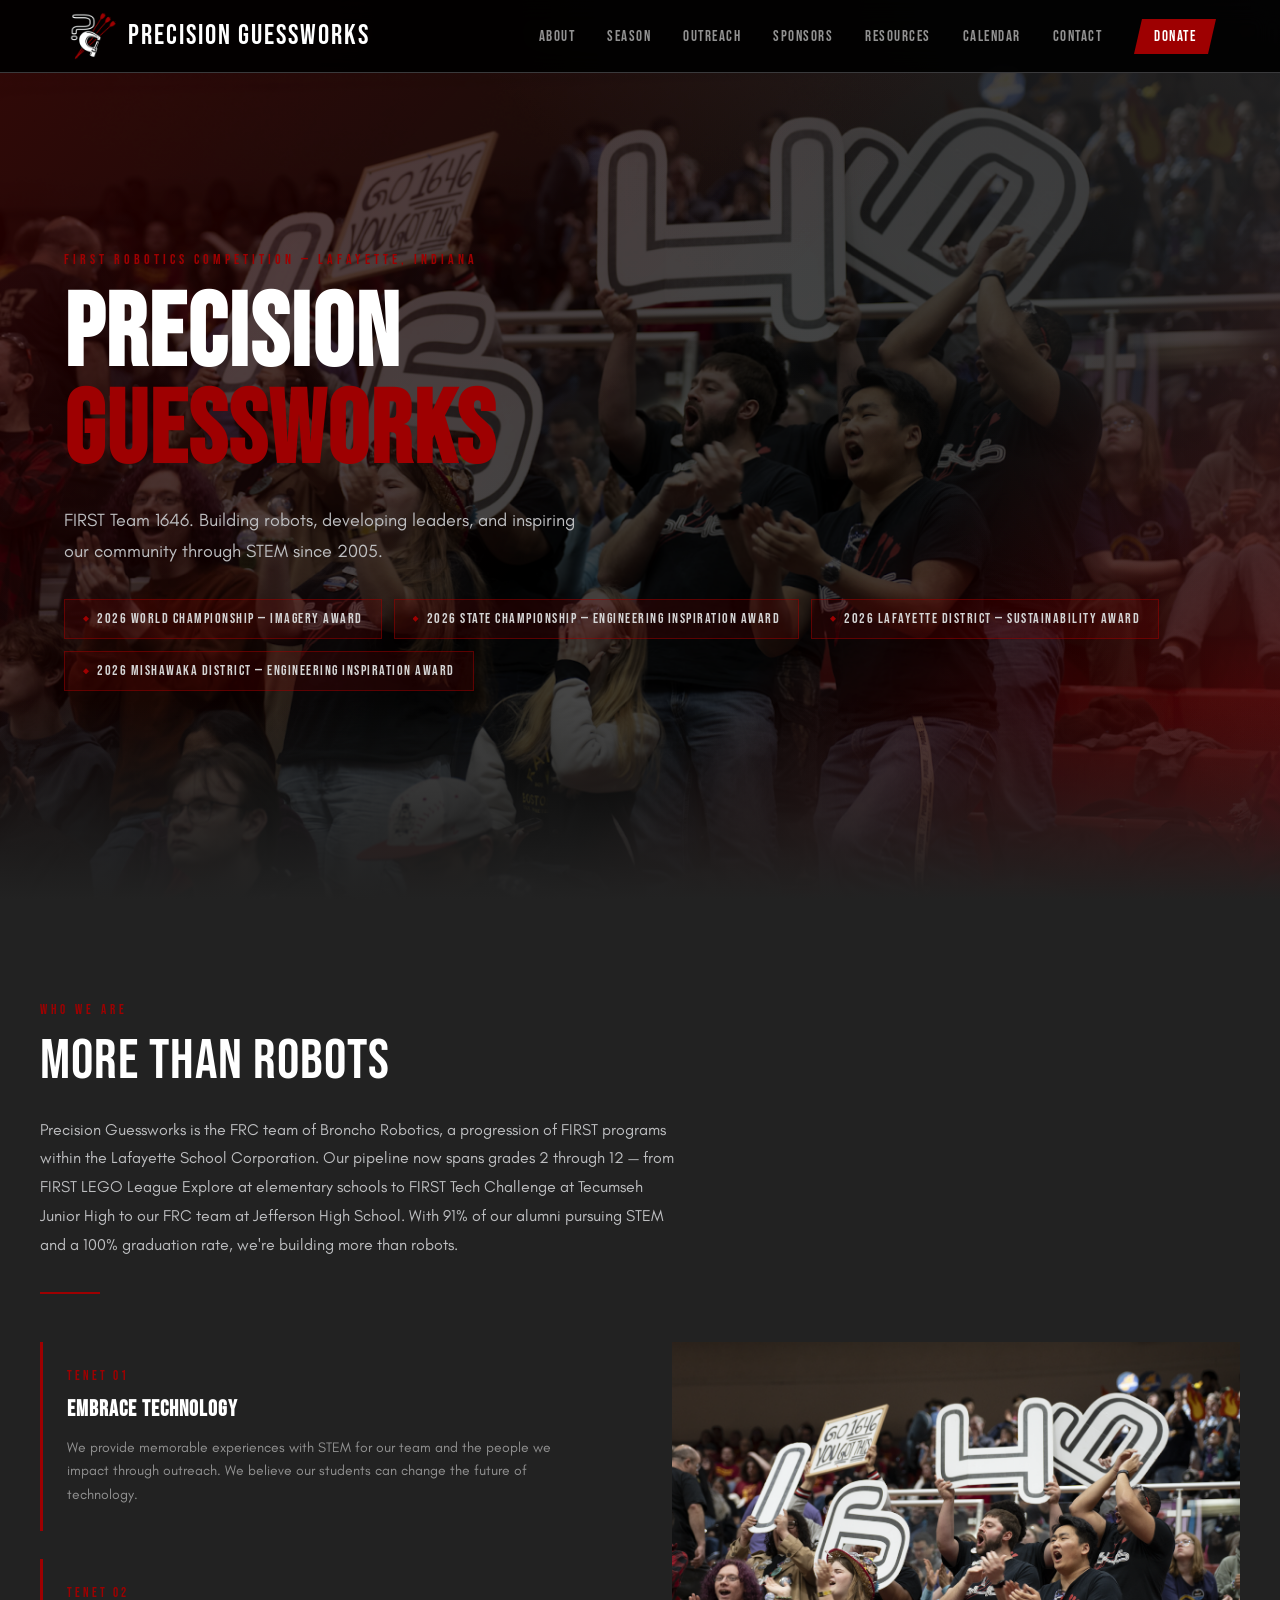
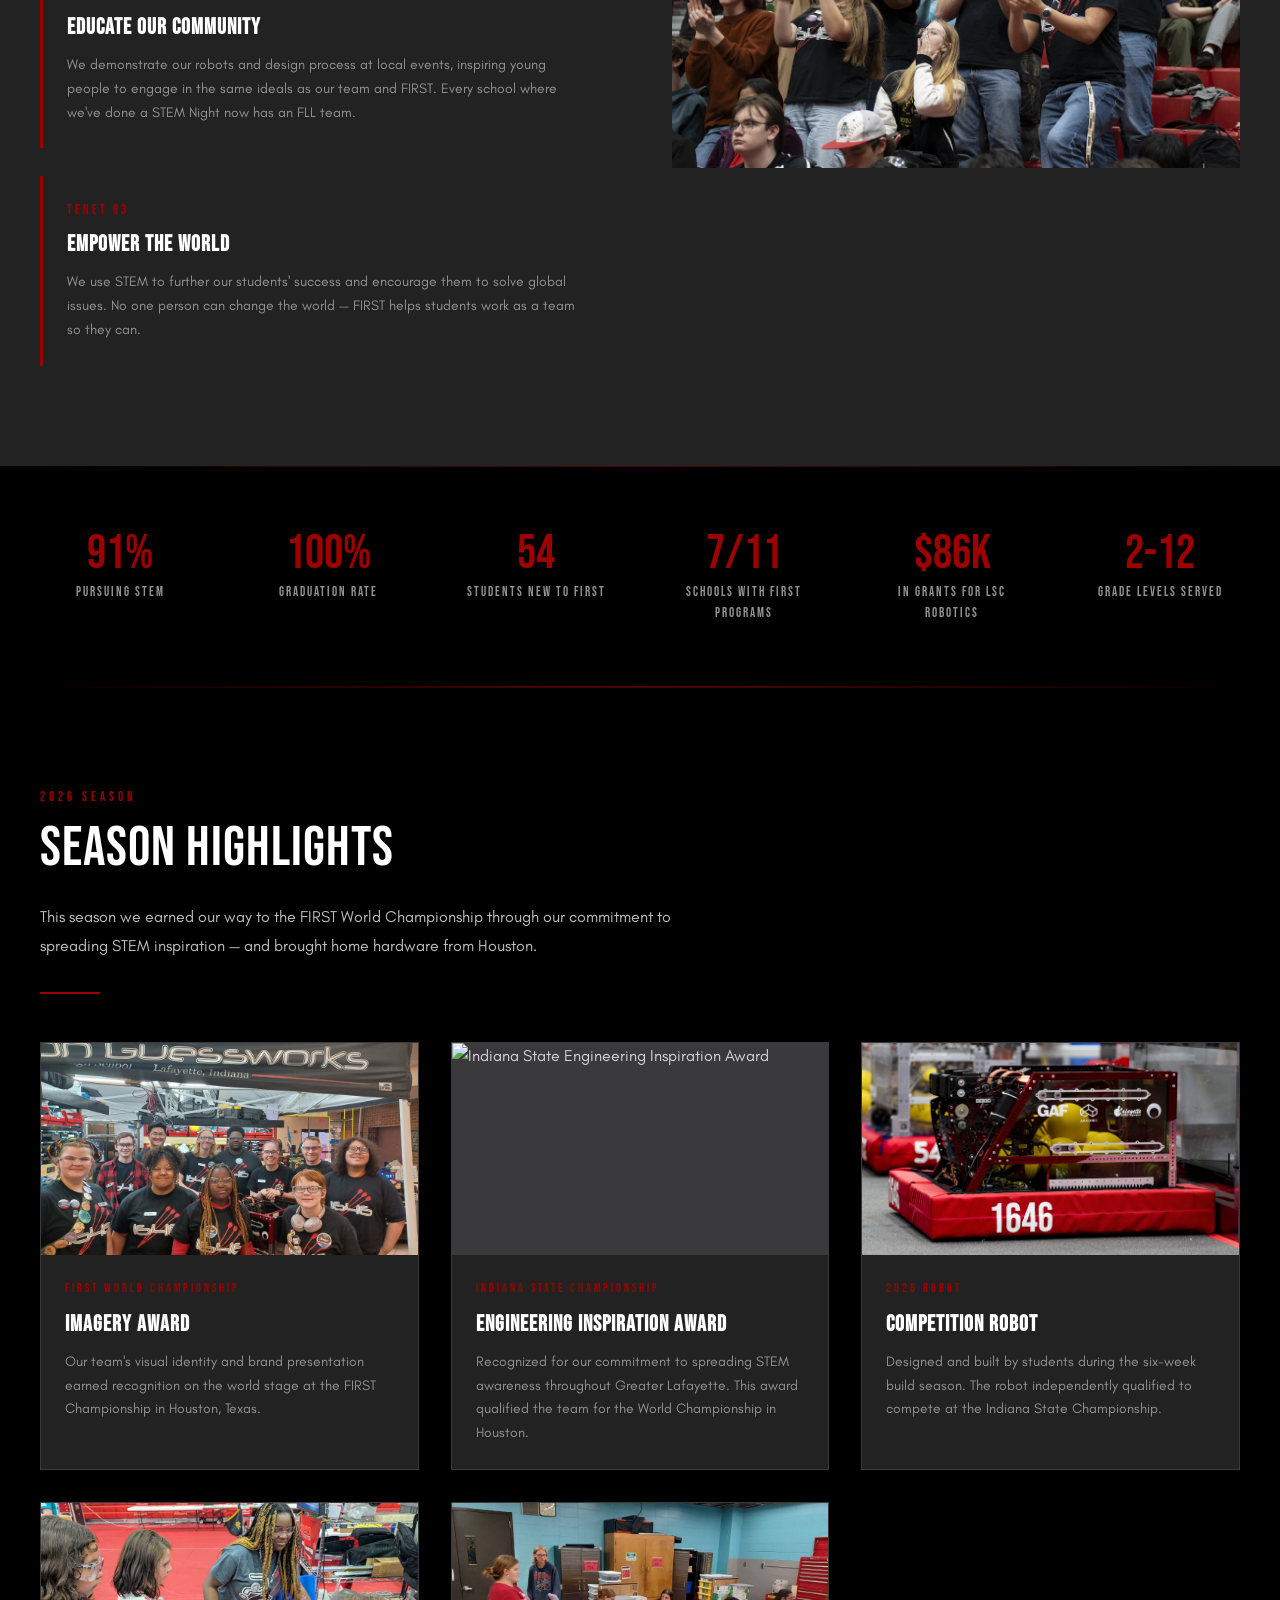
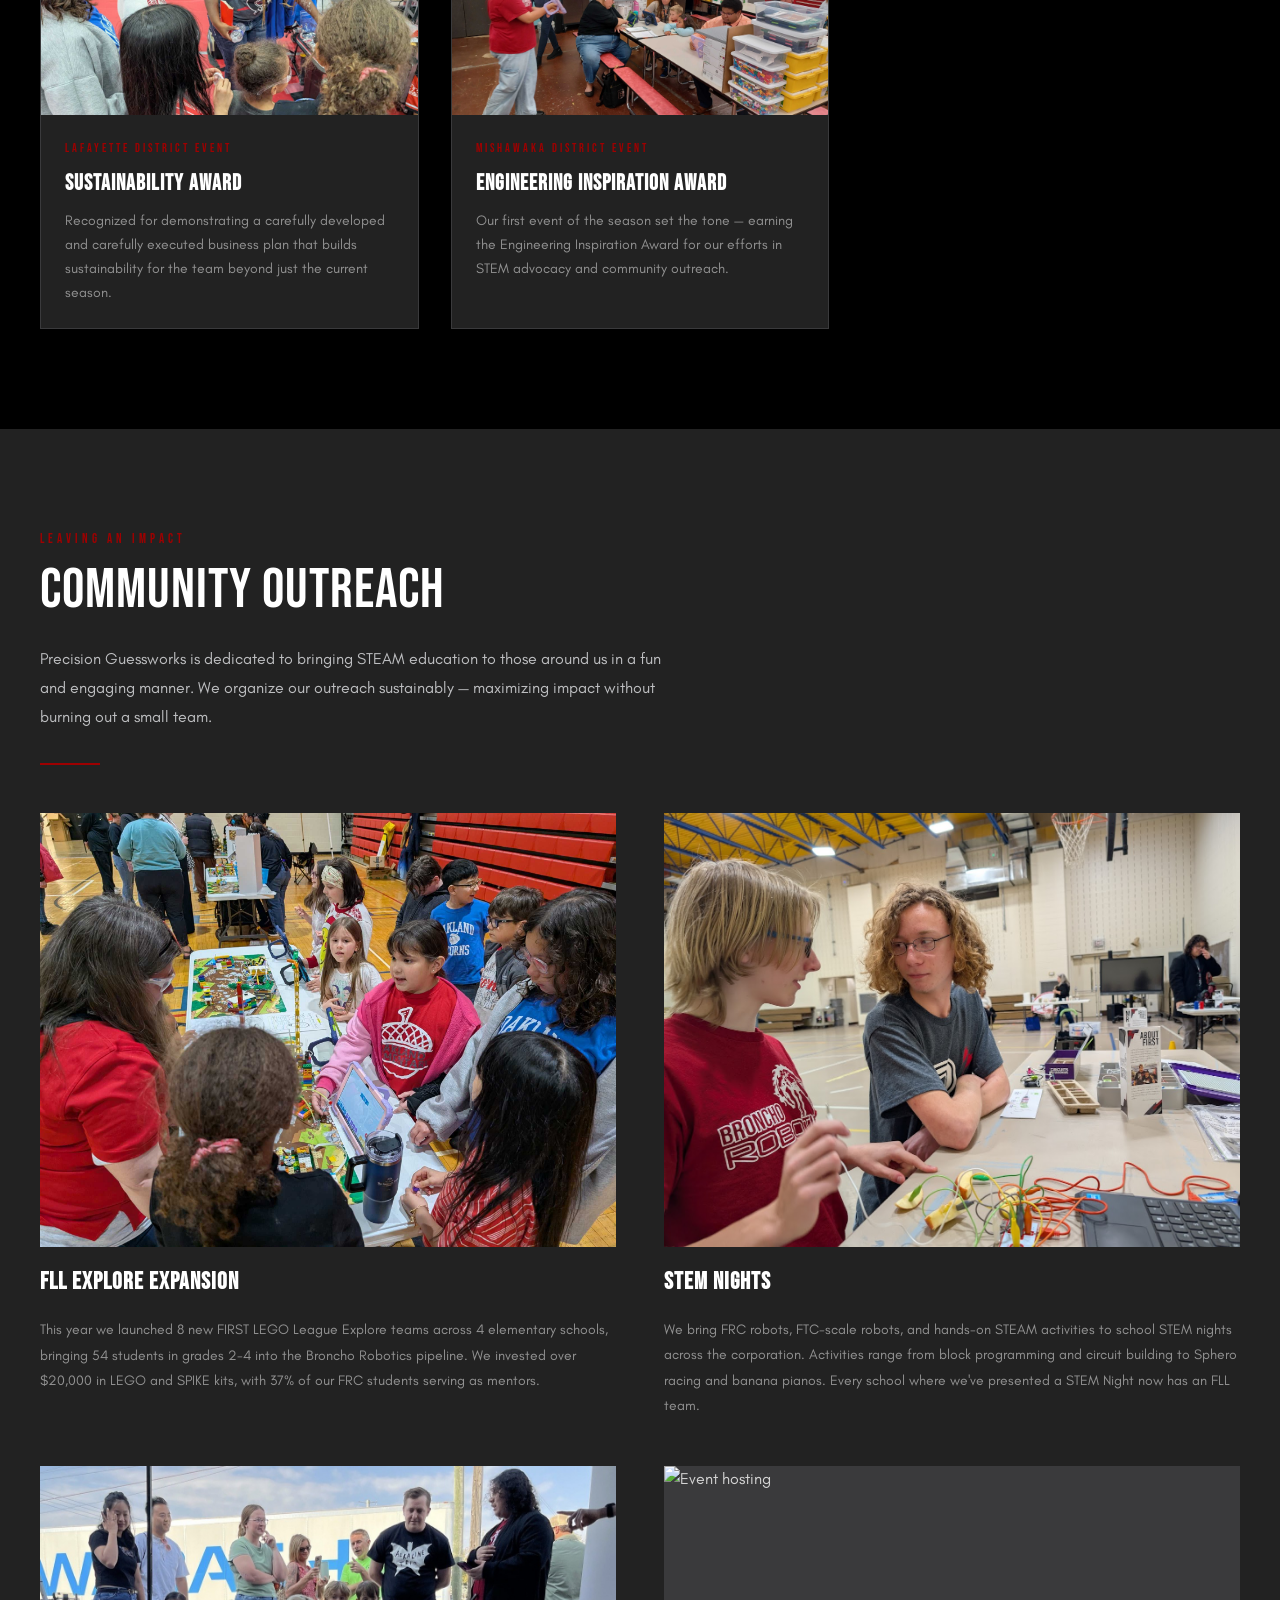
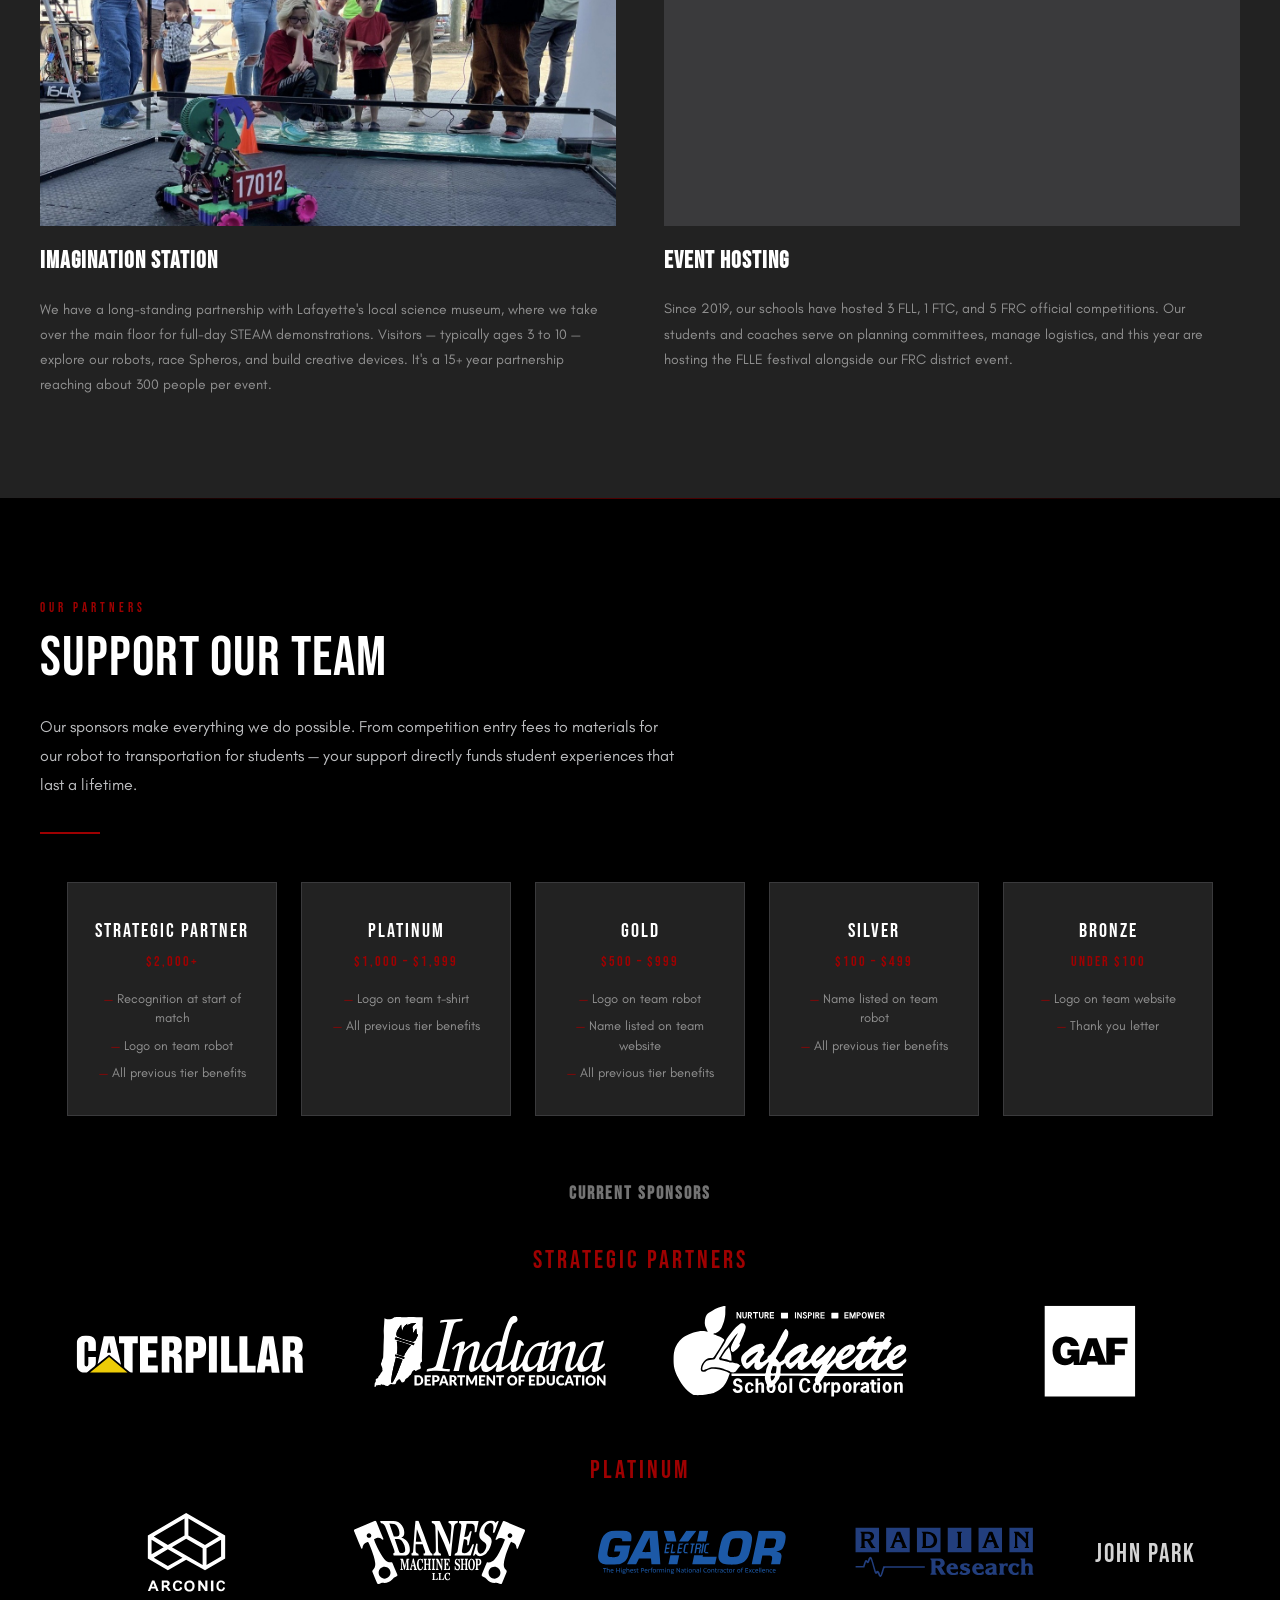
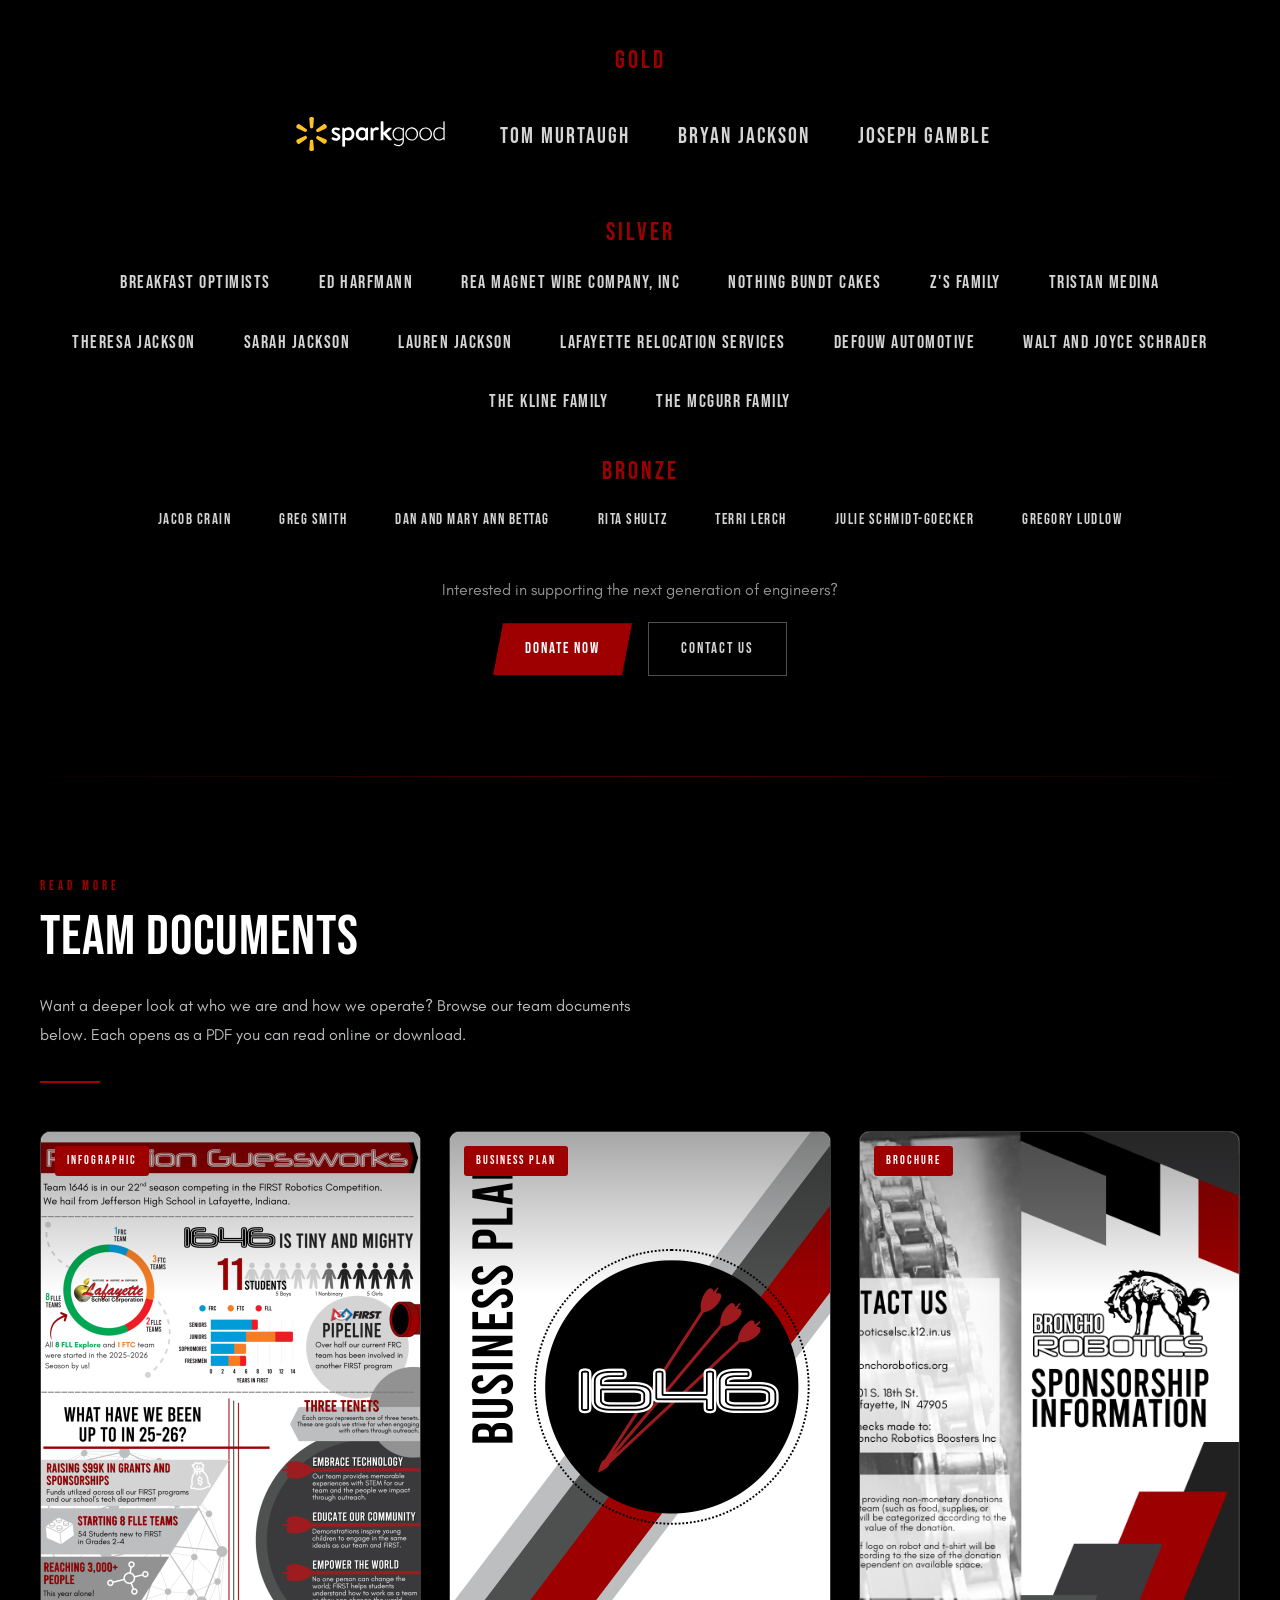
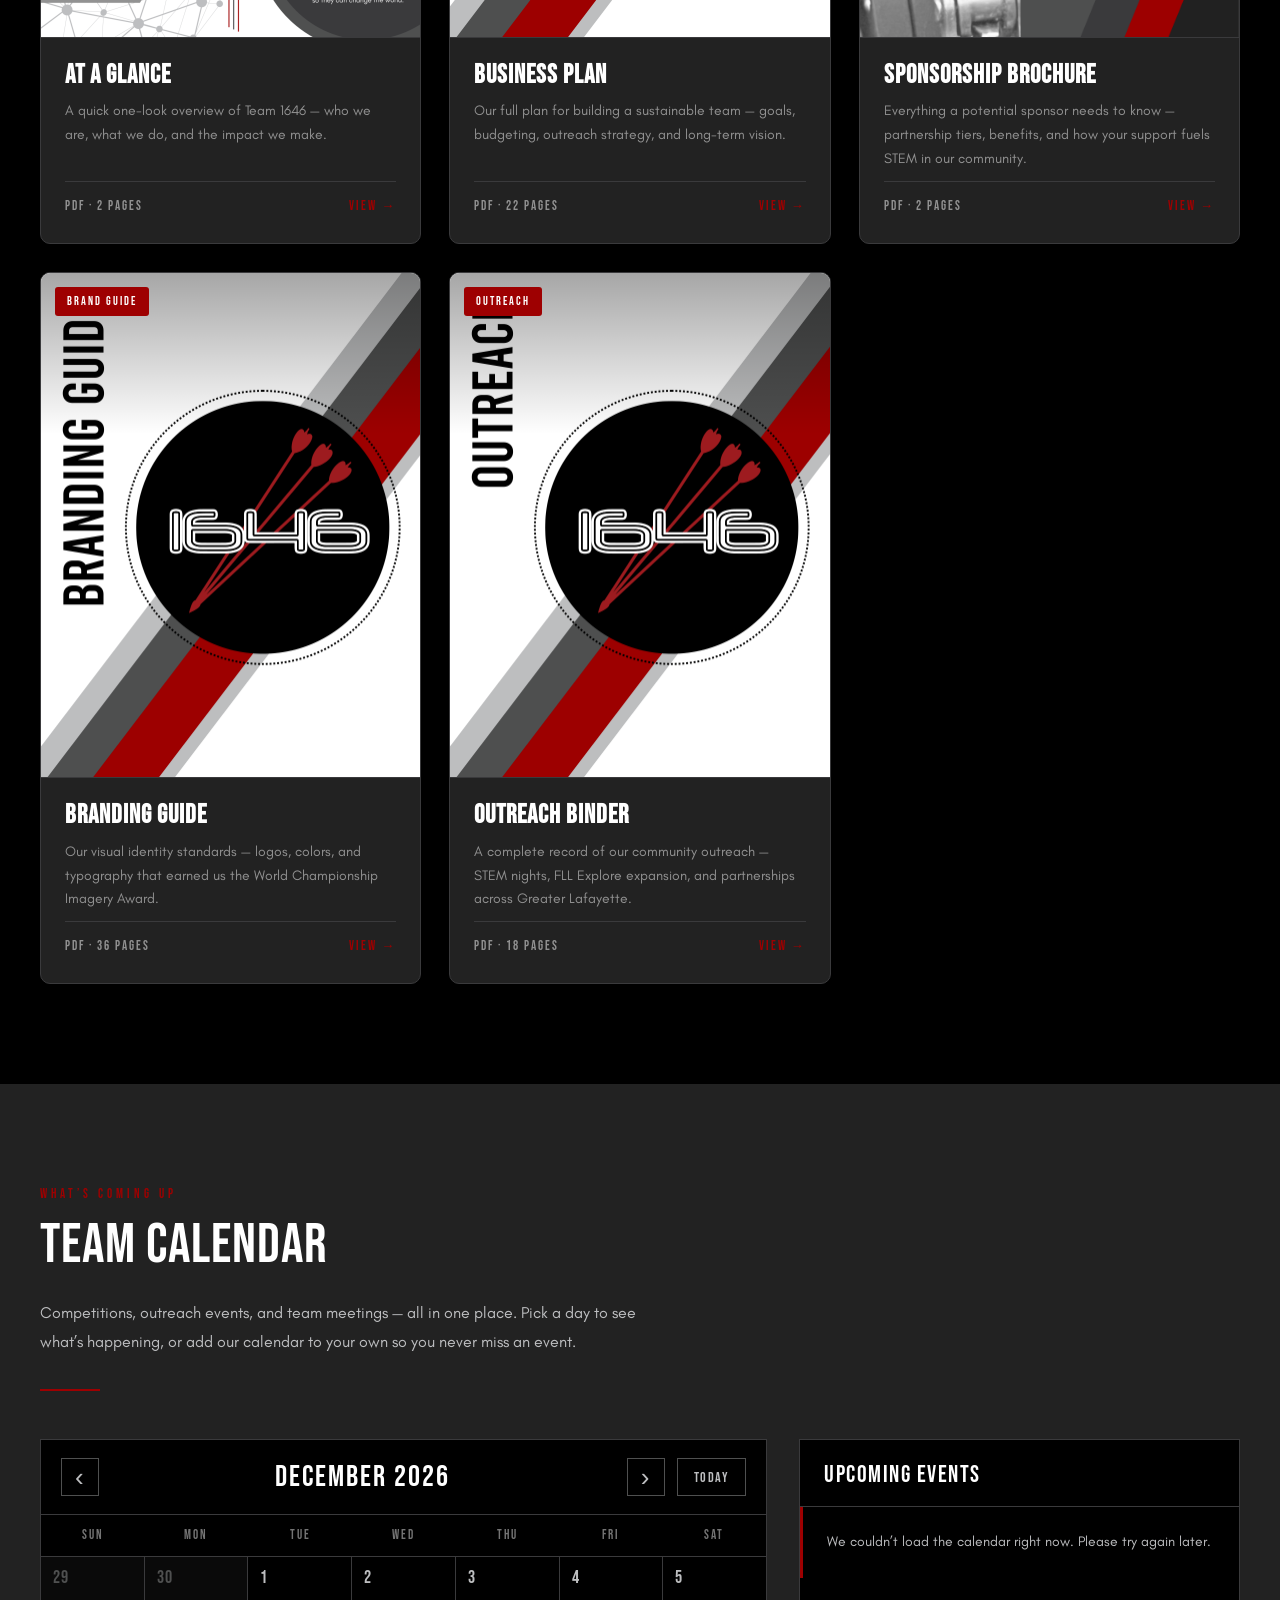
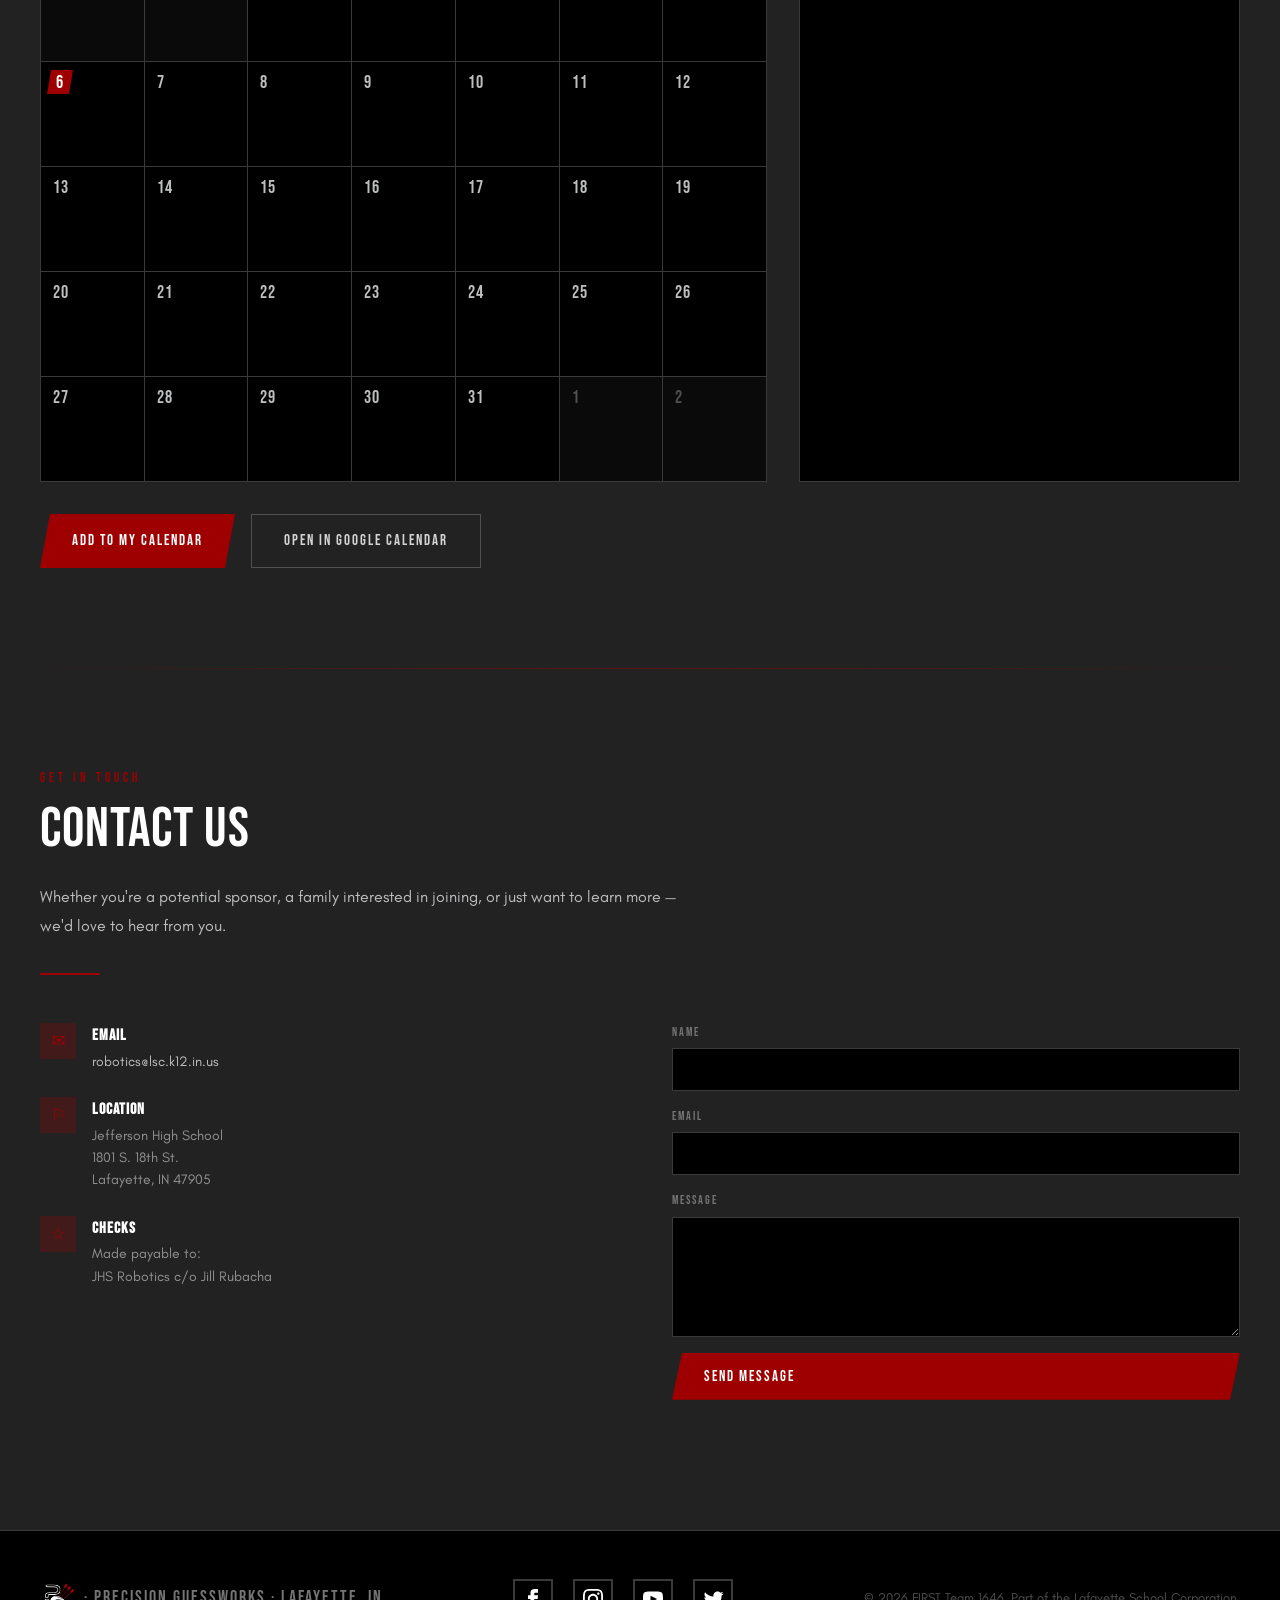
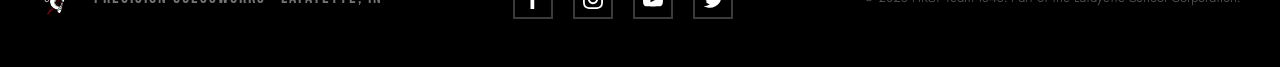
==== commit e5f83569: "Add calendar API key; show event times in team-local time Adds the referrer-restricted Calendar API " ====
--- a/index.html
+++ b/index.html
@@ -553,8 +553,8 @@
 
     <!-- ====== CALENDAR ====== -->
     <!-- Events are pulled live from the team's public Google Calendar.
-         Set CALENDAR_ID and API_KEY in the calendar script near the bottom
-         of this file. -->
+         The API key goes in the calendar script near the bottom of this
+         file: search for "PASTE THE GOOGLE API KEY HERE". -->
     <section id="calendar">
       <div class="section-inner">
         <div class="section-label">What&rsquo;s Coming Up</div>
@@ -765,13 +765,18 @@
     <script>
       (function () {
         // ---- Configuration -------------------------------------------------
-        // CALENDAR_ID: Google Calendar > Settings > (your calendar) >
-        //   "Integrate calendar" > Calendar ID. The calendar must be public
-        //   ("Make available to public" under Access permissions).
-        // API_KEY: a Google Cloud API key with the Google Calendar API
-        //   enabled. Restrict it to this site's domain (HTTP referrers).
-        var CALENDAR_ID = 'YOUR_CALENDAR_ID@group.calendar.google.com';
-        var API_KEY = 'YOUR_GOOGLE_API_KEY';
+        // The team's public Google Calendar (Settings > Integrate calendar).
+        var CALENDAR_ID = 'firstpg1646@gmail.com';
+
+        // =====================================================================
+        // >>>>>>>>>>>>>>>>>>>>  PASTE THE GOOGLE API KEY HERE  <<<<<<<<<<<<<<<<<<<<
+        // Replace PASTE_API_KEY_HERE below with the key (keep the quotes), e.g.
+        //   var API_KEY = 'AIzaSy...';
+        // Until it's set, the calendar shows a "coming soon" message.
+        // =====================================================================
+        var API_KEY = 'AIzaSyC9v4IUfIg5heSO-fa71vt9EayCeH8FOKQ';
+
+        // Events are shown in the team's local time, wherever the visitor is.
         var TIME_ZONE = 'America/Indiana/Indianapolis';
         var MAX_CHIPS = 2;
         var UPCOMING_COUNT = 8;
@@ -787,8 +792,7 @@
           actions: $('actions'), subscribe: $('subscribe'), open: $('open')
         };
 
-        var configured = CALENDAR_ID.indexOf('YOUR_') === -1
-          && API_KEY.indexOf('YOUR_') === -1;
+        var configured = CALENDAR_ID !== '' && API_KEY !== 'PASTE_API_KEY_HERE';
 
         var fmtMonthYear = new Intl.DateTimeFormat('en-US', { month: 'long', year: 'numeric' });
         var fmtMonth = new Intl.DateTimeFormat('en-US', { month: 'long' });
@@ -798,8 +802,12 @@
         var fmtFullDay = new Intl.DateTimeFormat('en-US', { month: 'long', day: 'numeric', year: 'numeric' });
         var fmtShortDay = new Intl.DateTimeFormat('en-US', { month: 'short', day: 'numeric' });
         var fmtTime = new Intl.DateTimeFormat('en-US', { hour: 'numeric', minute: '2-digit' });
-
-        var today = startOfDay(new Date());
+        var fmtZoneParts = new Intl.DateTimeFormat('en-US', {
+          timeZone: TIME_ZONE, hourCycle: 'h23', year: 'numeric', month: 'numeric',
+          day: 'numeric', hour: 'numeric', minute: 'numeric', second: 'numeric'
+        });
+
+        var today = startOfDay(toTeamTime(new Date()));
         var view = new Date(today.getFullYear(), today.getMonth(), 1);
         var selected = null;
         var events = [];
@@ -871,9 +879,10 @@
           var key = month.getFullYear() + '-' + month.getMonth();
           if (cache[key]) return cache[key];
           var range = gridRange(month);
+          // Pad a day either side to cover the visitor/team time zone offset.
           cache[key] = request('&maxResults=250'
-            + '&timeMin=' + encodeURIComponent(range.start.toISOString())
-            + '&timeMax=' + encodeURIComponent(range.end.toISOString()));
+            + '&timeMin=' + encodeURIComponent(addDays(range.start, -1).toISOString())
+            + '&timeMax=' + encodeURIComponent(addDays(range.end, 1).toISOString()));
           cache[key].catch(function () { delete cache[key]; });
           return cache[key];
         }
@@ -905,8 +914,8 @@
 
         function normalize(item) {
           var allDay = !!item.start.date;
-          var start = allDay ? parseDate(item.start.date) : new Date(item.start.dateTime);
-          var end = allDay ? parseDate(item.end.date) : new Date(item.end.dateTime);
+          var start = allDay ? parseDate(item.start.date) : toTeamTime(new Date(item.start.dateTime));
+          var end = allDay ? parseDate(item.end.date) : toTeamTime(new Date(item.end.dateTime));
           return {
             title: item.summary || 'Untitled event',
             allDay: allDay,
@@ -1088,6 +1097,13 @@
             html.replace(/<br\s*\/?>/gi, '\n'), 'text/html');
           return (doc.body.textContent || '').trim();
         }
+        // Re-expresses an instant as the same wall-clock time in TIME_ZONE, so
+        // all date math and formatting below happens in team-local time.
+        function toTeamTime(date) {
+          var p = {};
+          fmtZoneParts.formatToParts(date).forEach(function (part) { p[part.type] = +part.value; });
+          return new Date(p.year, p.month - 1, p.day, p.hour, p.minute, p.second);
+        }
         function parseDate(s) {
           var p = s.split('-');
           return new Date(+p[0], p[1] - 1, +p[2]);
